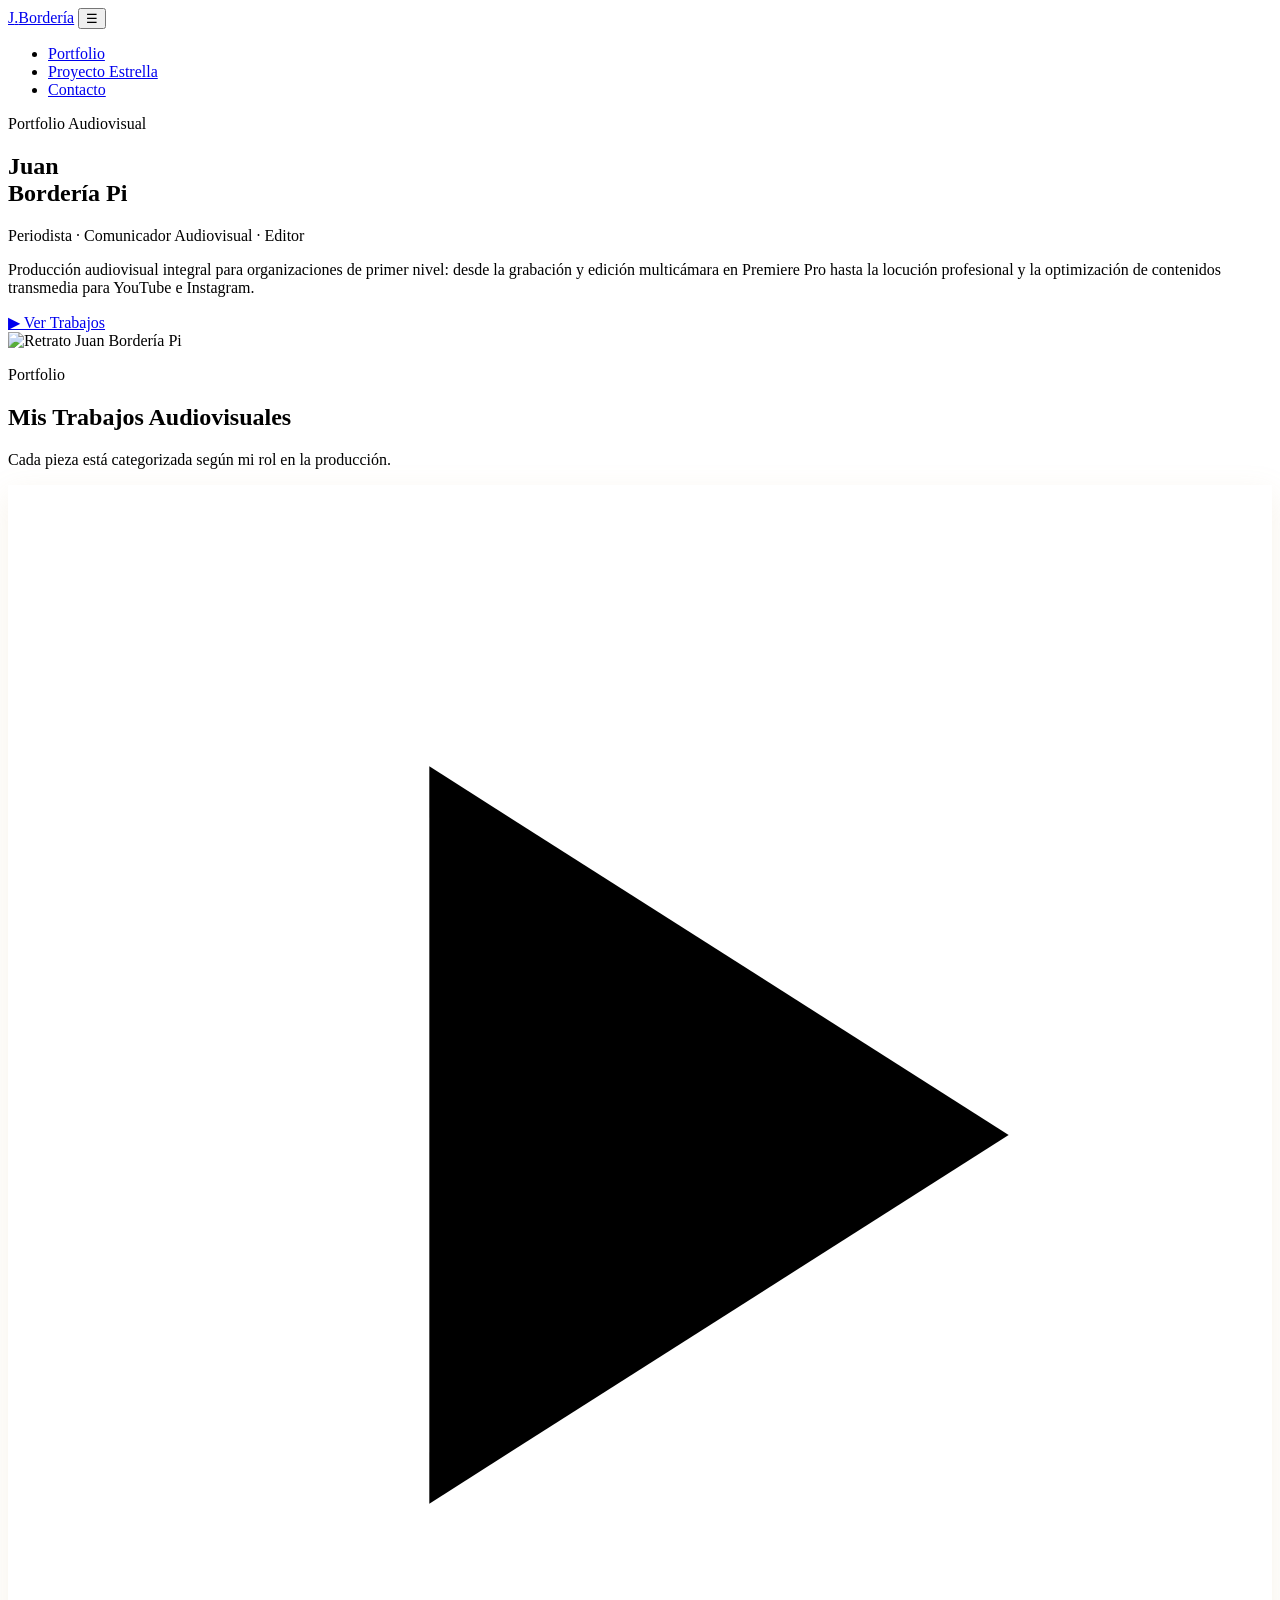
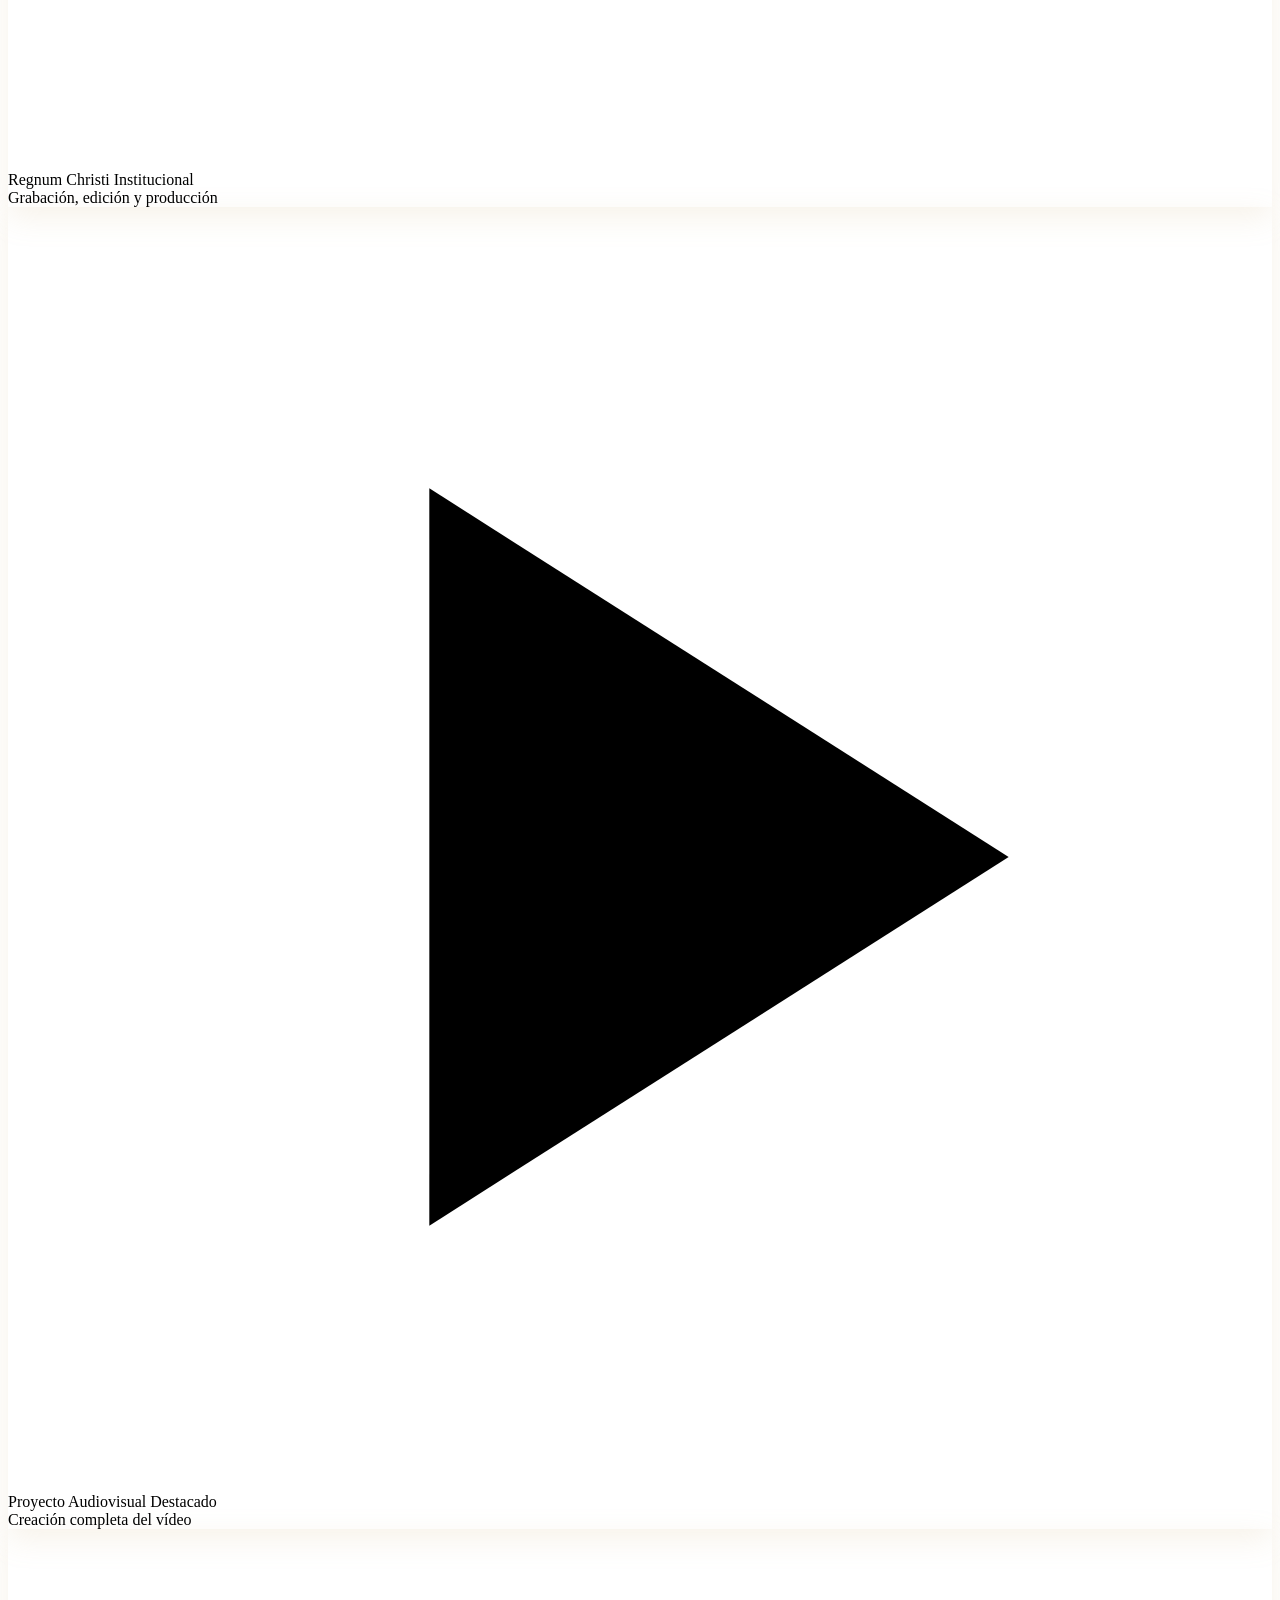
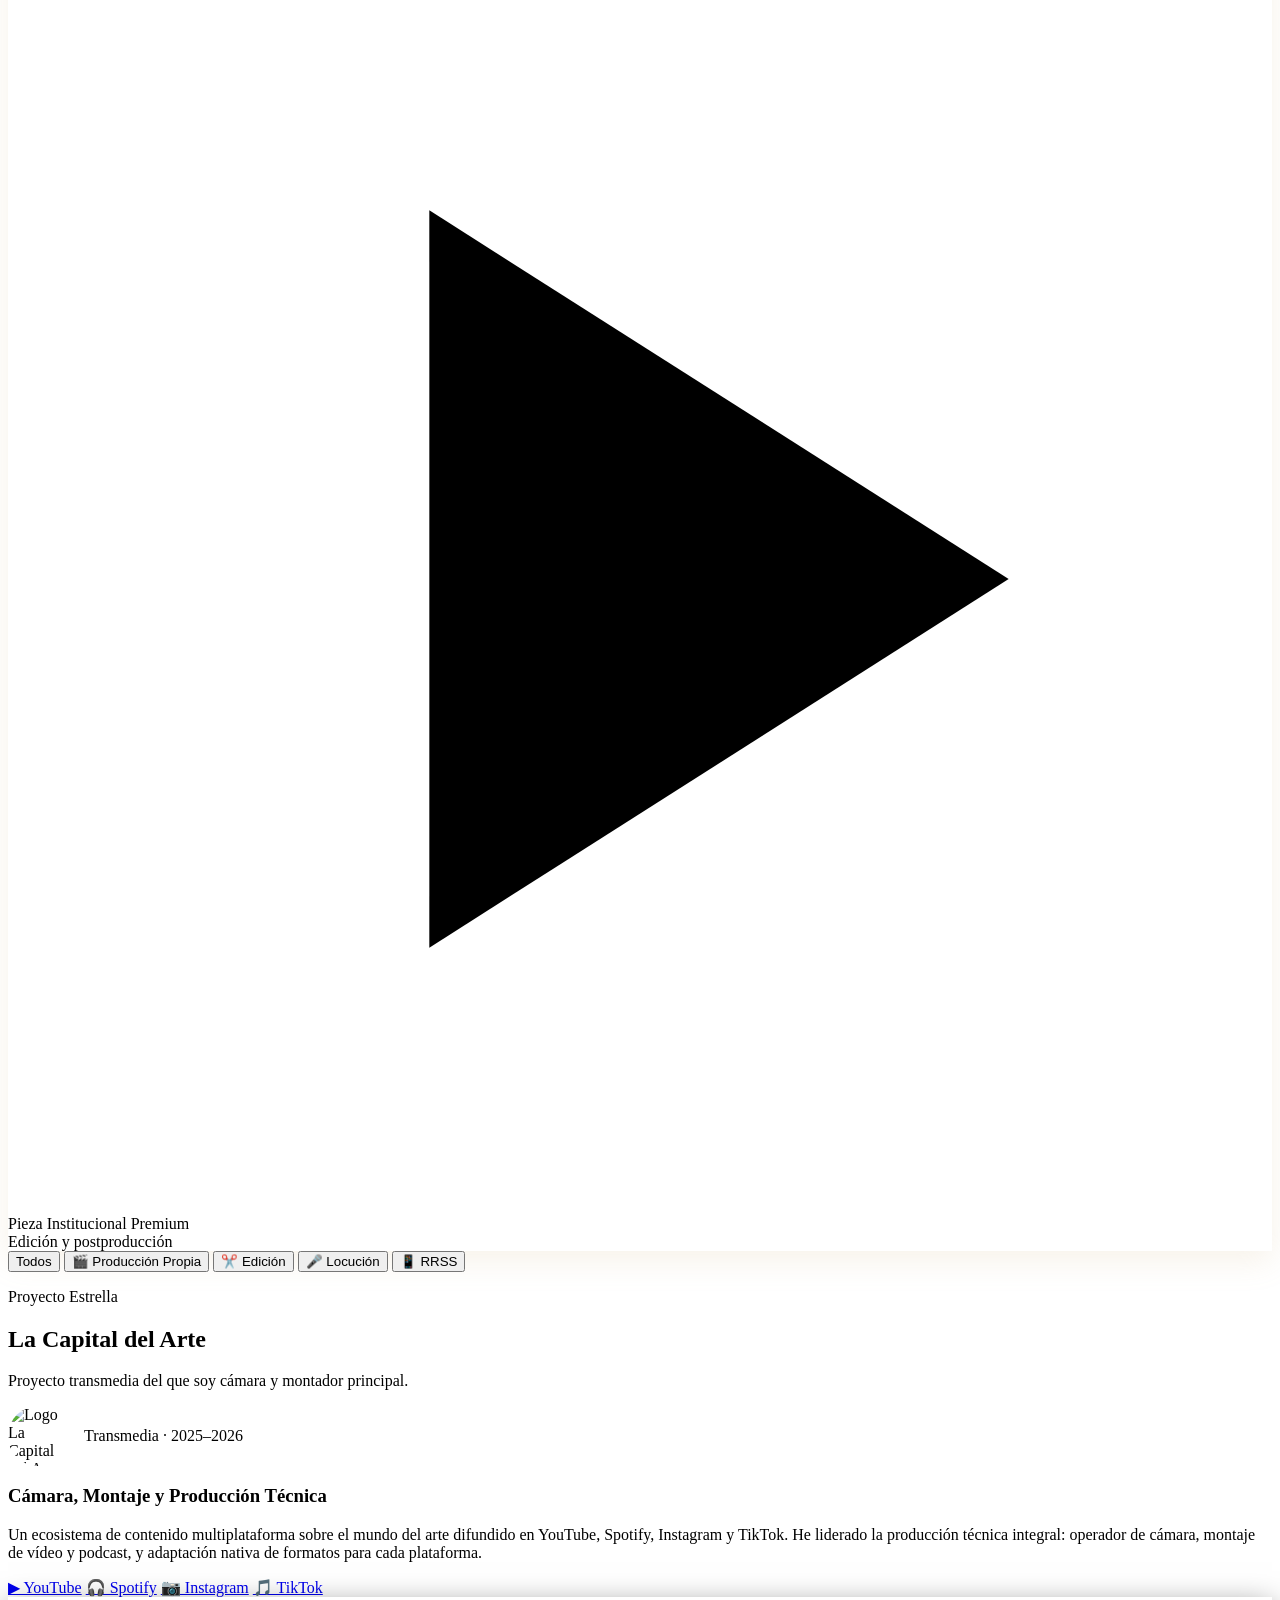
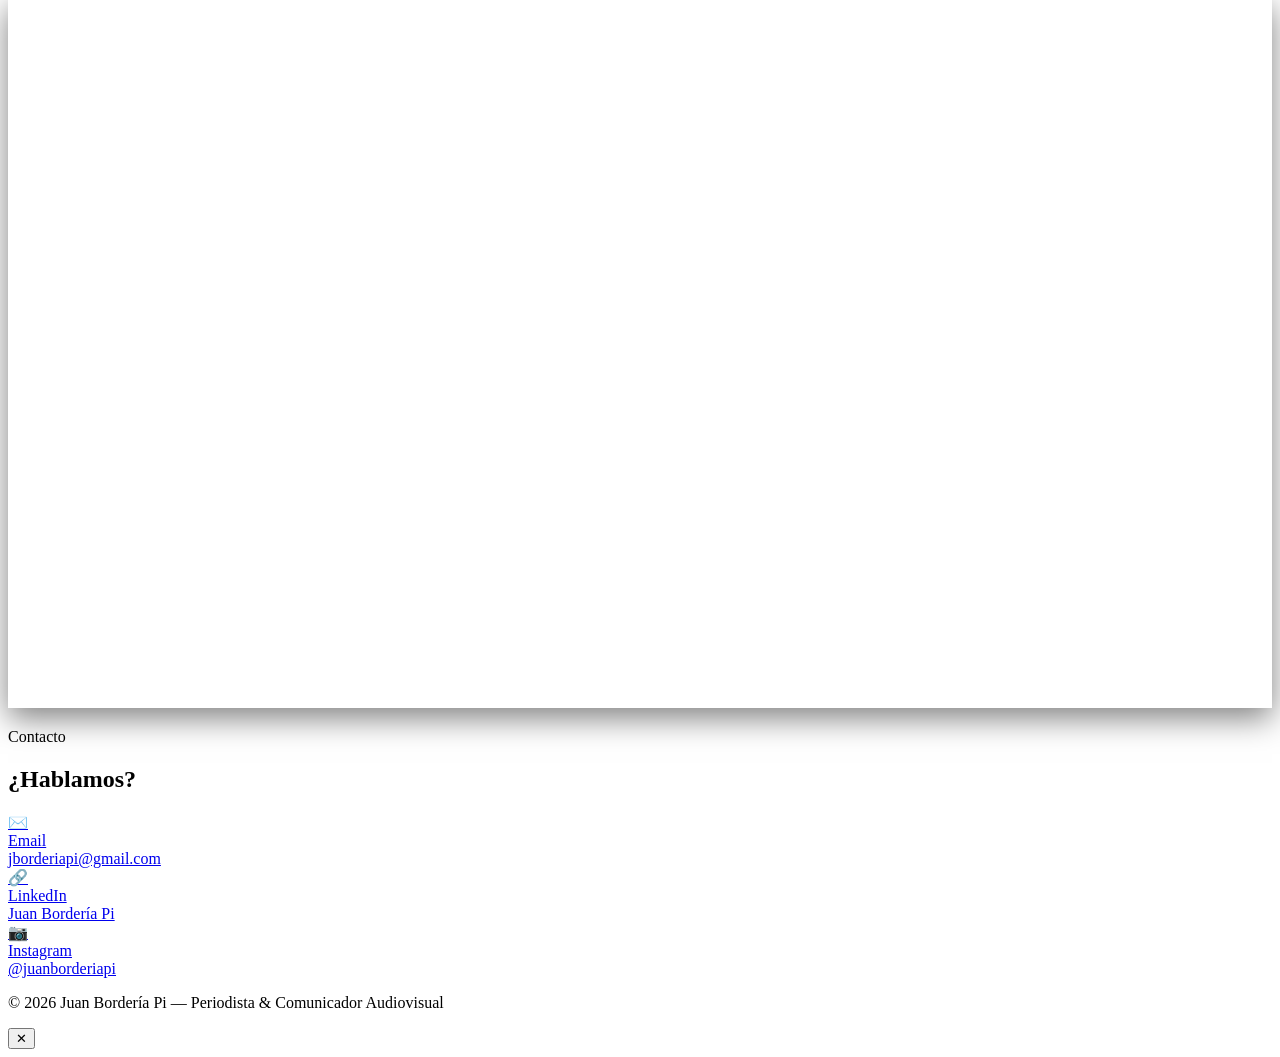
==== index.html @ a4d3a730 "feat(seo): actualizar nombre a Juan Bordería Pi, nuevo dominio y configuracion SEO avanzada con JSON" ====
<!DOCTYPE html>
<html lang="es">
<head>
    <meta charset="UTF-8">
    <meta name="viewport" content="width=device-width, initial-scale=1.0">
    <title>Juan Bordería Pi — Portfolio Audiovisual | Periodista & Editor</title>
    <meta name="description" content="Portfolio audiovisual oficial de Juan Bordería Pi. Periodista, Comunicador Audiovisual y Editor. Producción de vídeo, montaje en Premiere Pro, locución y proyectos transmedia.">
    <meta name="author" content="Juan Bordería Pi">
    <meta name="keywords" content="Juan Bordería Pi, Juan Bordería, Juan Javier Bordería Pi, Periodista, Comunicador Audiovisual, Editor de Vídeo, Premiere Pro, Locutor, Portfolio Audiovisual, La Capital del Arte, Madrid">
    <meta name="robots" content="index, follow, max-image-preview:large, max-snippet:-1, max-video-preview:-1">
    <link rel="canonical" href="https://juanborderiapi.github.io/">

    <!-- Open Graph / Facebook / LinkedIn -->
    <meta property="og:type" content="website">
    <meta property="og:url" content="https://juanborderiapi.github.io/">
    <meta property="og:title" content="Juan Bordería Pi — Portfolio Audiovisual">
    <meta property="og:description" content="Portfolio audiovisual de Juan Bordería Pi. Periodista, Comunicador Audiovisual y Editor especializado en Premiere Pro y proyectos transmedia.">
    <meta property="og:image" content="https://juanborderiapi.github.io/assets/img/foto_perfil.jpg">
    <meta property="og:locale" content="es_ES">

    <!-- Twitter Cards -->
    <meta name="twitter:card" content="summary_large_image">
    <meta name="twitter:url" content="https://juanborderiapi.github.io/">
    <meta name="twitter:title" content="Juan Bordería Pi — Portfolio Audiovisual">
    <meta name="twitter:description" content="Portfolio audiovisual de Juan Bordería Pi. Periodista, Comunicador Audiovisual y Editor especializado en Premiere Pro y proyectos transmedia.">
    <meta name="twitter:image" content="https://juanborderiapi.github.io/assets/img/foto_perfil.jpg">

    <!-- Google Structured Data (Schema.org) -->
    <script type="application/ld+json">
    {
      "@context": "https://schema.org",
      "@graph": [
        {
          "@type": "Person",
          "@id": "https://juanborderiapi.github.io/#person",
          "name": "Juan Bordería Pi",
          "alternateName": ["Juan Bordería", "Juan Javier Bordería Pi"],
          "jobTitle": "Periodista, Comunicador Audiovisual y Editor",
          "description": "Periodista y Comunicador Audiovisual especializado en producción, edición de vídeo en Premiere Pro, locución y proyectos transmedia.",
          "url": "https://juanborderiapi.github.io/",
          "image": "https://juanborderiapi.github.io/assets/img/foto_perfil.jpg",
          "sameAs": [
            "https://www.linkedin.com/in/juan-javier-border%C3%ADa-pi-/",
            "https://www.instagram.com/juanborderiapi/"
          ]
        },
        {
          "@type": "WebSite",
          "@id": "https://juanborderiapi.github.io/#website",
          "url": "https://juanborderiapi.github.io/",
          "name": "Juan Bordería Pi — Portfolio Audiovisual",
          "description": "Portfolio audiovisual oficial de Juan Bordería Pi.",
          "publisher": {
            "@id": "https://juanborderiapi.github.io/#person"
          }
        }
      ]
    }
    </script>

    <link rel="preconnect" href="https://fonts.googleapis.com">
    <link rel="preconnect" href="https://fonts.gstatic.com" crossorigin>
    <link href="https://fonts.googleapis.com/css2?family=Inter:wght@300;400;500;600;700&family=Playfair+Display:wght@600;700&display=swap" rel="stylesheet">
    <link rel="stylesheet" href="css/style.css">
</head>
<body>

<nav class="navbar">
    <div class="container">
        <a href="#" class="nav-logo">J<span>.</span>Bordería</a>
        <button class="nav-toggle" aria-label="Abrir menú">☰</button>
        <ul class="nav-links">
            <li><a href="#portfolio">Portfolio</a></li>
            <li><a href="#proyecto">Proyecto Estrella</a></li>
            <li><a href="#contacto">Contacto</a></li>
        </ul>
    </div>
</nav>

<section class="hero" id="inicio">
    <div class="container hero-layout">
        <div class="hero-content">
            <p class="hero-greeting">Portfolio Audiovisual</p>
            <h1 class="hero-name">Juan<br>Bordería Pi</h1>
            <p class="hero-title">Periodista · Comunicador Audiovisual · Editor</p>
            <p class="hero-bio">
                Producción audiovisual integral para organizaciones de primer nivel: desde la grabación y edición multicámara en Premiere Pro hasta la locución profesional y la optimización de contenidos transmedia para YouTube e Instagram.
            </p>
            <div class="hero-ctas">
                <a href="#portfolio" class="btn btn-primary">▶ Ver Trabajos</a>
            </div>
        </div>
        <div class="hero-image">
            <img src="assets/img/foto_perfil.jpg" alt="Retrato Juan Bordería Pi">
        </div>
    </div>
</section>

<section id="portfolio">
    <div class="container">
        <div class="section-header">
            <p class="section-label">Portfolio</p>
            <h2 class="section-title">Mis Trabajos Audiovisuales</h2>
            <p class="section-subtitle">Cada pieza está categorizada según mi rol en la producción.</p>
        </div>

        <div class="highlights-grid">
            <article class="highlight-card" data-id="N5Byr2mOn-g" data-platform="youtube" style="border: 2px solid var(--accent); box-shadow: 0 10px 30px rgba(200, 169, 110, 0.15);">
                <div class="highlight-thumb">
                    <img src="https://img.youtube.com/vi/N5Byr2mOn-g/maxresdefault.jpg" alt="Regnum Christi Institucional" loading="lazy" onerror="this.src='https://img.youtube.com/vi/N5Byr2mOn-g/hqdefault.jpg'">
                    <div class="play-icon"><svg viewBox="0 0 24 24"><path d="M8 5v14l11-7z"/></svg></div>
                </div>
                <div class="highlight-info">
                    <div class="video-title">Regnum Christi Institucional</div>
                    <div class="video-role">Grabación, edición y producción</div>
                </div>
            </article>

            <article class="highlight-card" data-id="mtowqpWHopw" data-platform="youtube" style="border: 2px solid var(--accent); box-shadow: 0 10px 30px rgba(200, 169, 110, 0.15);">
                <div class="highlight-thumb">
                    <img src="https://img.youtube.com/vi/mtowqpWHopw/maxresdefault.jpg" alt="Proyecto Audiovisual Destacado" loading="lazy" onerror="this.src='https://img.youtube.com/vi/mtowqpWHopw/hqdefault.jpg'">
                    <div class="play-icon"><svg viewBox="0 0 24 24"><path d="M8 5v14l11-7z"/></svg></div>
                </div>
                <div class="highlight-info">
                    <div class="video-title">Proyecto Audiovisual Destacado</div>
                    <div class="video-role">Creación completa del vídeo</div>
                </div>
            </article>

            <article class="highlight-card" data-id="NlhGJHQ6JOU" data-platform="youtube" style="border: 2px solid var(--accent); box-shadow: 0 10px 30px rgba(200, 169, 110, 0.15);">
                <div class="highlight-thumb">
                    <img src="https://img.youtube.com/vi/NlhGJHQ6JOU/maxresdefault.jpg" alt="Pieza Institucional Premium" loading="lazy" onerror="this.src='https://img.youtube.com/vi/NlhGJHQ6JOU/hqdefault.jpg'">
                    <div class="play-icon"><svg viewBox="0 0 24 24"><path d="M8 5v14l11-7z"/></svg></div>
                </div>
                <div class="highlight-info">
                    <div class="video-title">Pieza Institucional Premium</div>
                    <div class="video-role">Edición y postproducción</div>
                </div>
            </article>
        </div>

        <div class="filter-bar">
            <button class="filter-btn active" data-filter="todos">Todos</button>
            <button class="filter-btn" data-filter="produccion">🎬 Producción Propia</button>
            <button class="filter-btn" data-filter="edicion">✂️ Edición</button>
            <button class="filter-btn" data-filter="locucion">🎤 Locución</button>
            <button class="filter-btn" data-filter="rrss">📱 RRSS</button>
        </div>

        <div class="video-grid" id="video-grid">
            <!-- Renderizado dinámicamente -->
        </div>
    </div>
</section>

<section id="proyecto">
    <div class="container">
        <div class="section-header">
            <p class="section-label">Proyecto Estrella</p>
            <h2 class="section-title">La Capital del Arte</h2>
            <p class="section-subtitle">Proyecto transmedia del que soy cámara y montador principal.</p>
        </div>

        <div class="featured-project">
            <div class="featured-text">
                <div style="display: flex; align-items: center; gap: 16px; margin-bottom: 16px;">
                    <img src="assets/img/logo_capital.jpg" alt="Logo La Capital del Arte" style="width: 60px; height: 60px; border-radius: 50%; object-fit: cover; border: 2px solid var(--accent);">
                    <span class="featured-tag" style="margin-bottom: 0;">Transmedia · 2025–2026</span>
                </div>
                <h3>Cámara, Montaje y Producción Técnica</h3>
                <p>
                    Un ecosistema de contenido multiplataforma sobre el mundo del arte difundido en YouTube, Spotify, Instagram y TikTok. He liderado la producción técnica integral: operador de cámara, montaje de vídeo y podcast, y adaptación nativa de formatos para cada plataforma.
                </p>
                <div class="featured-links">
                    <a href="https://www.youtube.com/@LaCapitaldelArte" target="_blank" class="featured-link primary">▶ YouTube</a>
                    <a href="https://open.spotify.com/show/0pJZm4Nxr27bovKG4nvPPd" target="_blank" class="featured-link primary">🎧 Spotify</a>
                    <a href="https://instagram.com/lacapitaldelarte" target="_blank" class="featured-link primary">📷 Instagram</a>
                    <a href="https://www.tiktok.com/@lacapitaldelarte_" target="_blank" class="featured-link secondary">🎵 TikTok</a>
                </div>
            </div>
            <div class="featured-visual" style="display: block;">
                <iframe src="https://www.youtube.com/embed/D-nRNI7TOkA?rel=0" title="La Capital del Arte - Vídeo Principal" style="width: 100%; aspect-ratio: 16/9; border: none; border-radius: var(--radius-sm); box-shadow: 0 10px 30px rgba(0,0,0,0.5);" allow="accelerometer; autoplay; clipboard-write; encrypted-media; gyroscope; picture-in-picture; web-share" allowfullscreen></iframe>
            </div>
        </div>
    </div>
</section>

<section id="contacto">
    <div class="container">
        <div class="section-header">
            <p class="section-label">Contacto</p>
            <h2 class="section-title">¿Hablamos?</h2>
        </div>
        <div class="contact-grid">
            <a href="mailto:jborderiapi@gmail.com" class="contact-card">
                <span class="icon">✉️</span>
                <div>
                    <div class="label">Email</div>
                    <div class="value">jborderiapi@gmail.com</div>
                </div>
            </a>
            <a href="https://www.linkedin.com/in/juan-javier-border%C3%ADa-pi-/" target="_blank" class="contact-card">
                <span class="icon">🔗</span>
                <div>
                    <div class="label">LinkedIn</div>
                    <div class="value">Juan Bordería Pi</div>
                </div>
            </a>
            <a href="https://www.instagram.com/juanborderiapi/" target="_blank" class="contact-card">
                <span class="icon">📷</span>
                <div>
                    <div class="label">Instagram</div>
                    <div class="value">@juanborderiapi</div>
                </div>
            </a>
        </div>
    </div>
</section>

<footer class="footer">
    <div class="container">
        <p>© 2026 Juan Bordería Pi — Periodista & Comunicador Audiovisual</p>
    </div>
</footer>

<div class="modal-overlay" id="modal-overlay">
    <button class="modal-close" id="modal-close">✕</button>
    <div class="modal-content" id="modal-content"></div>
</div>

<script src="js/main.js"></script>
</body>
</html>
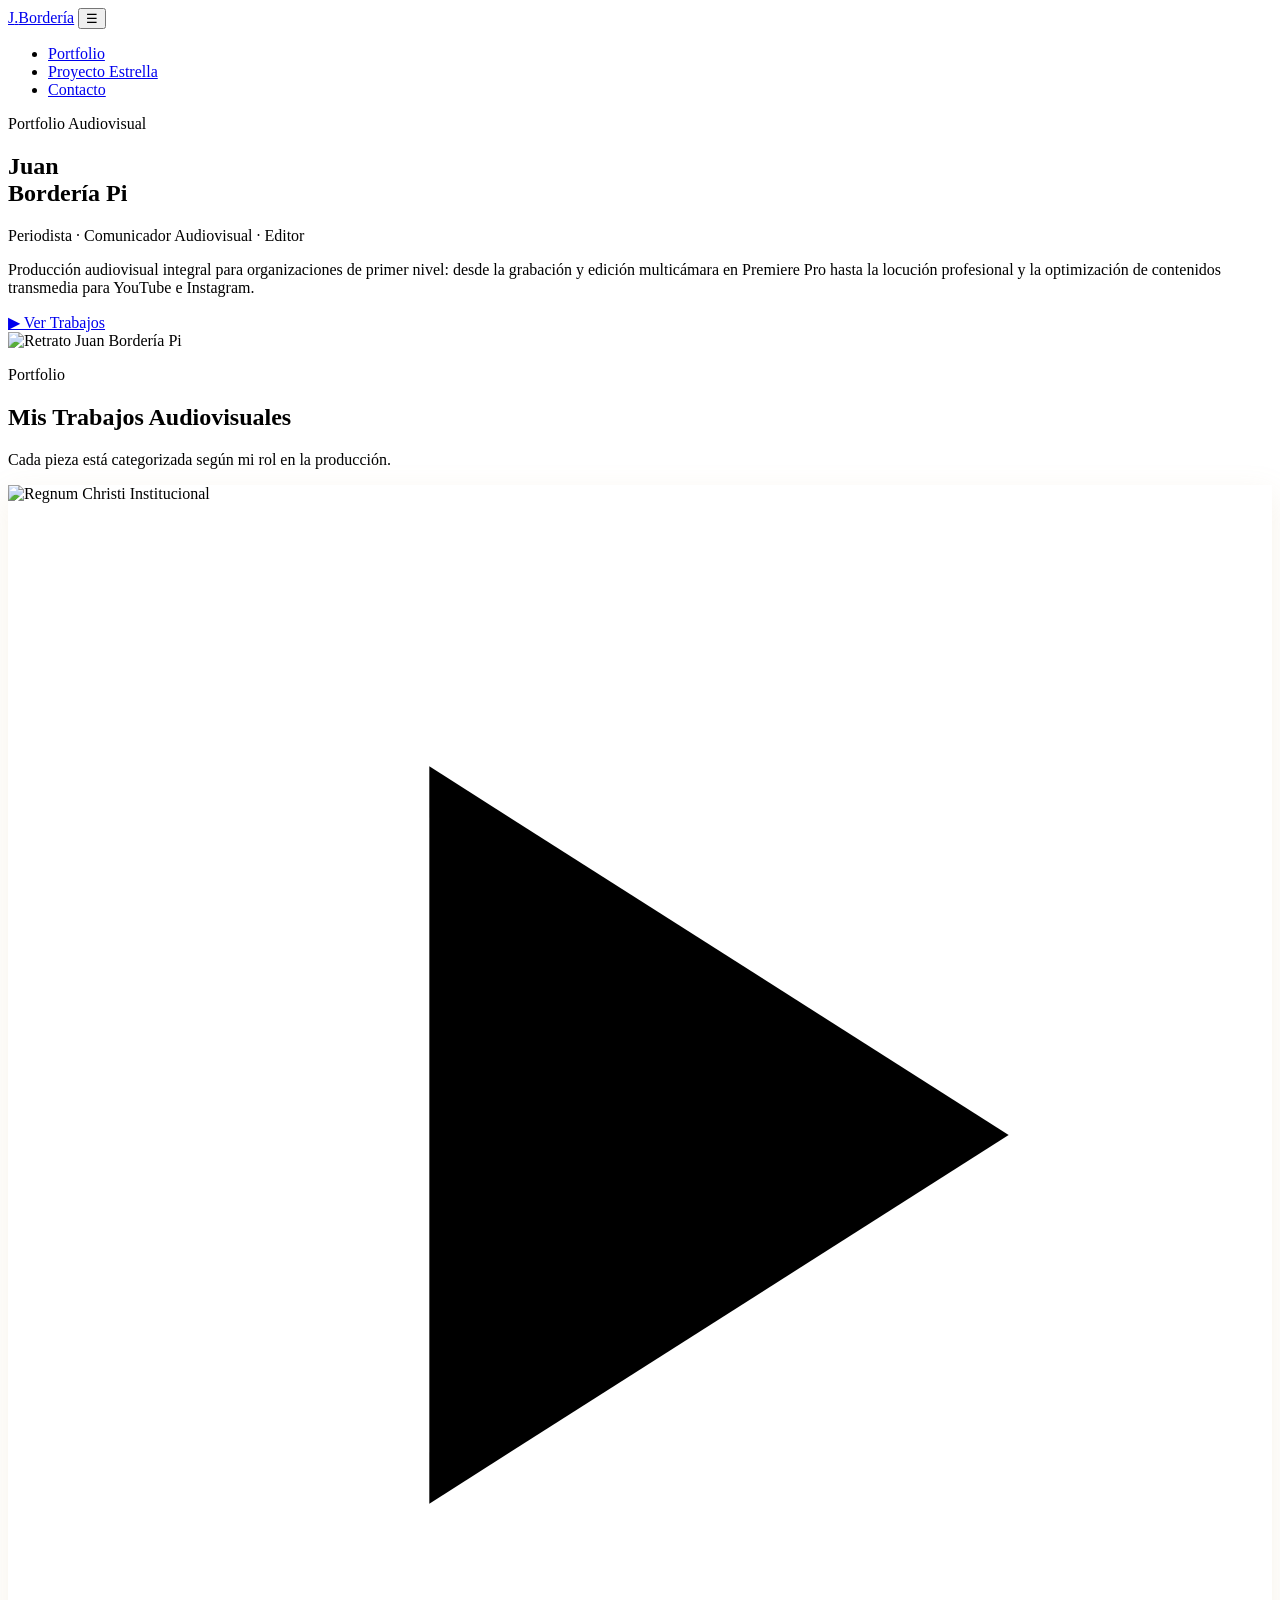
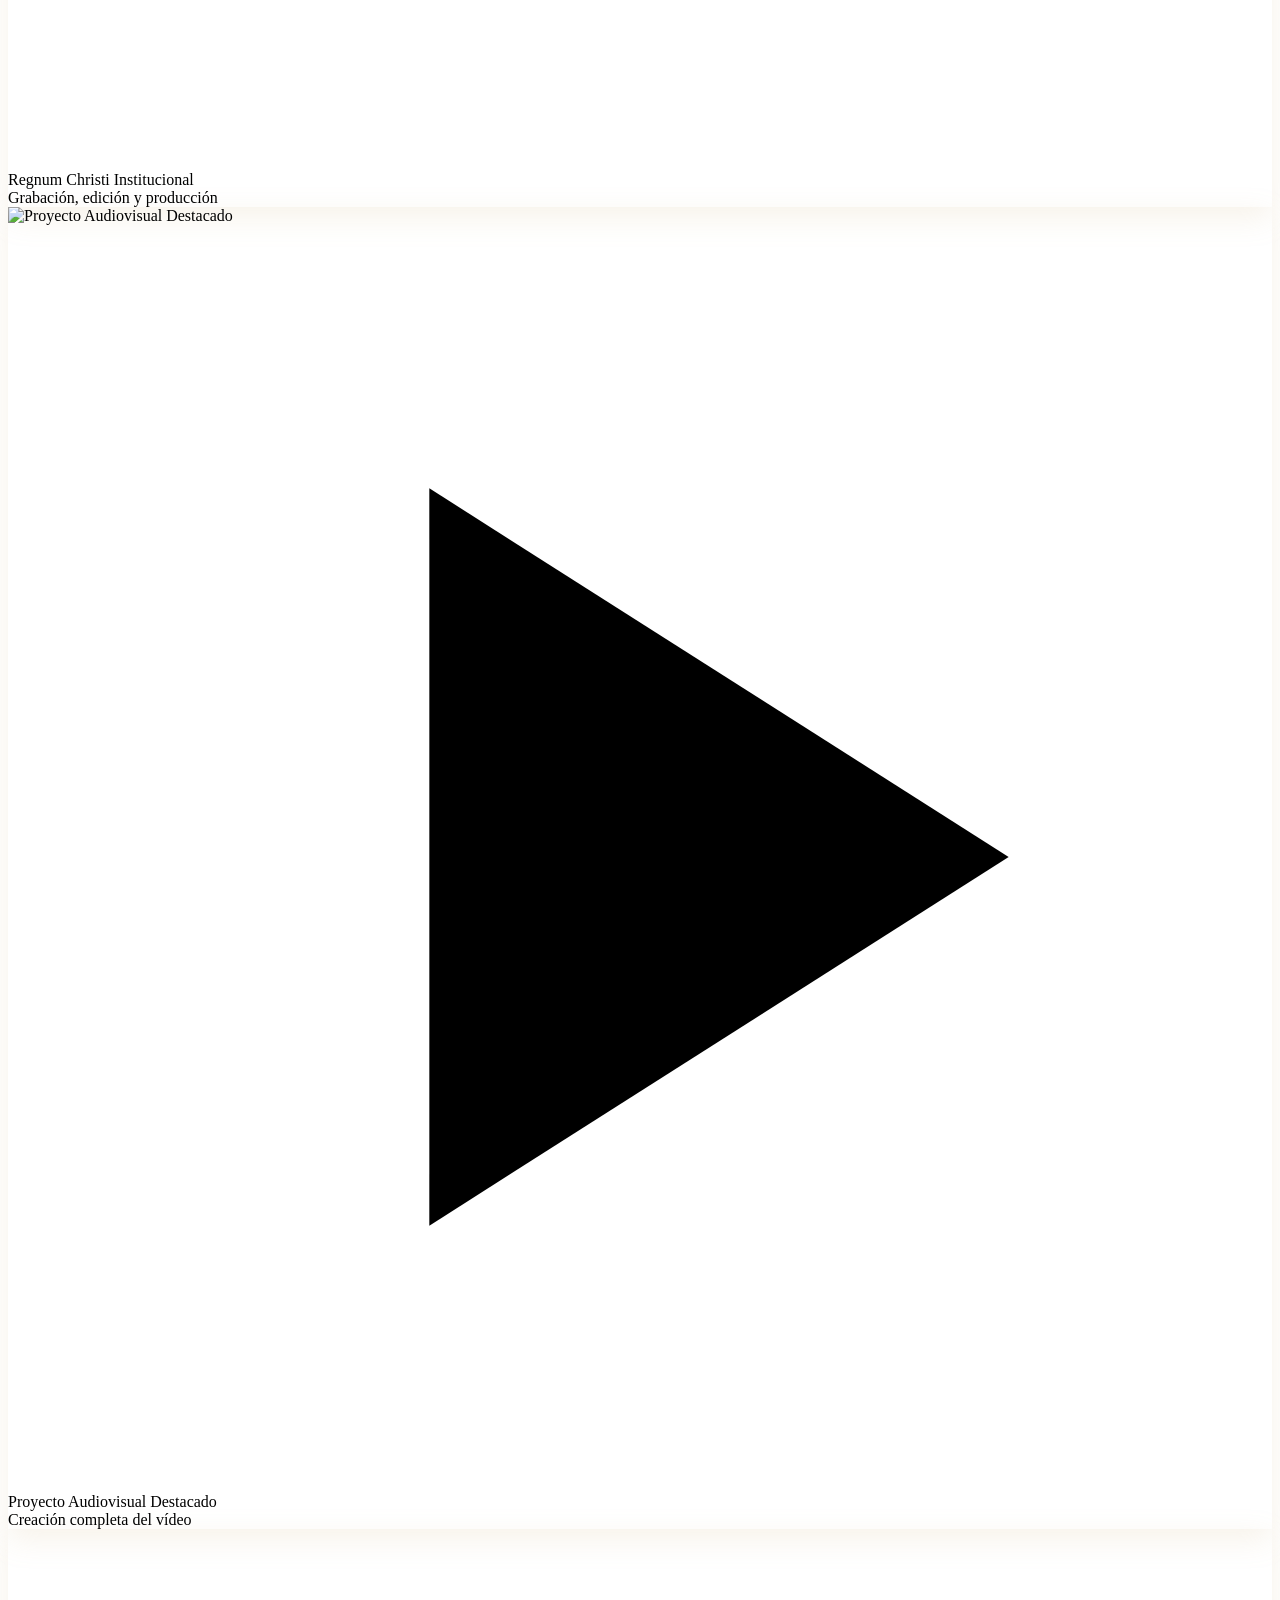
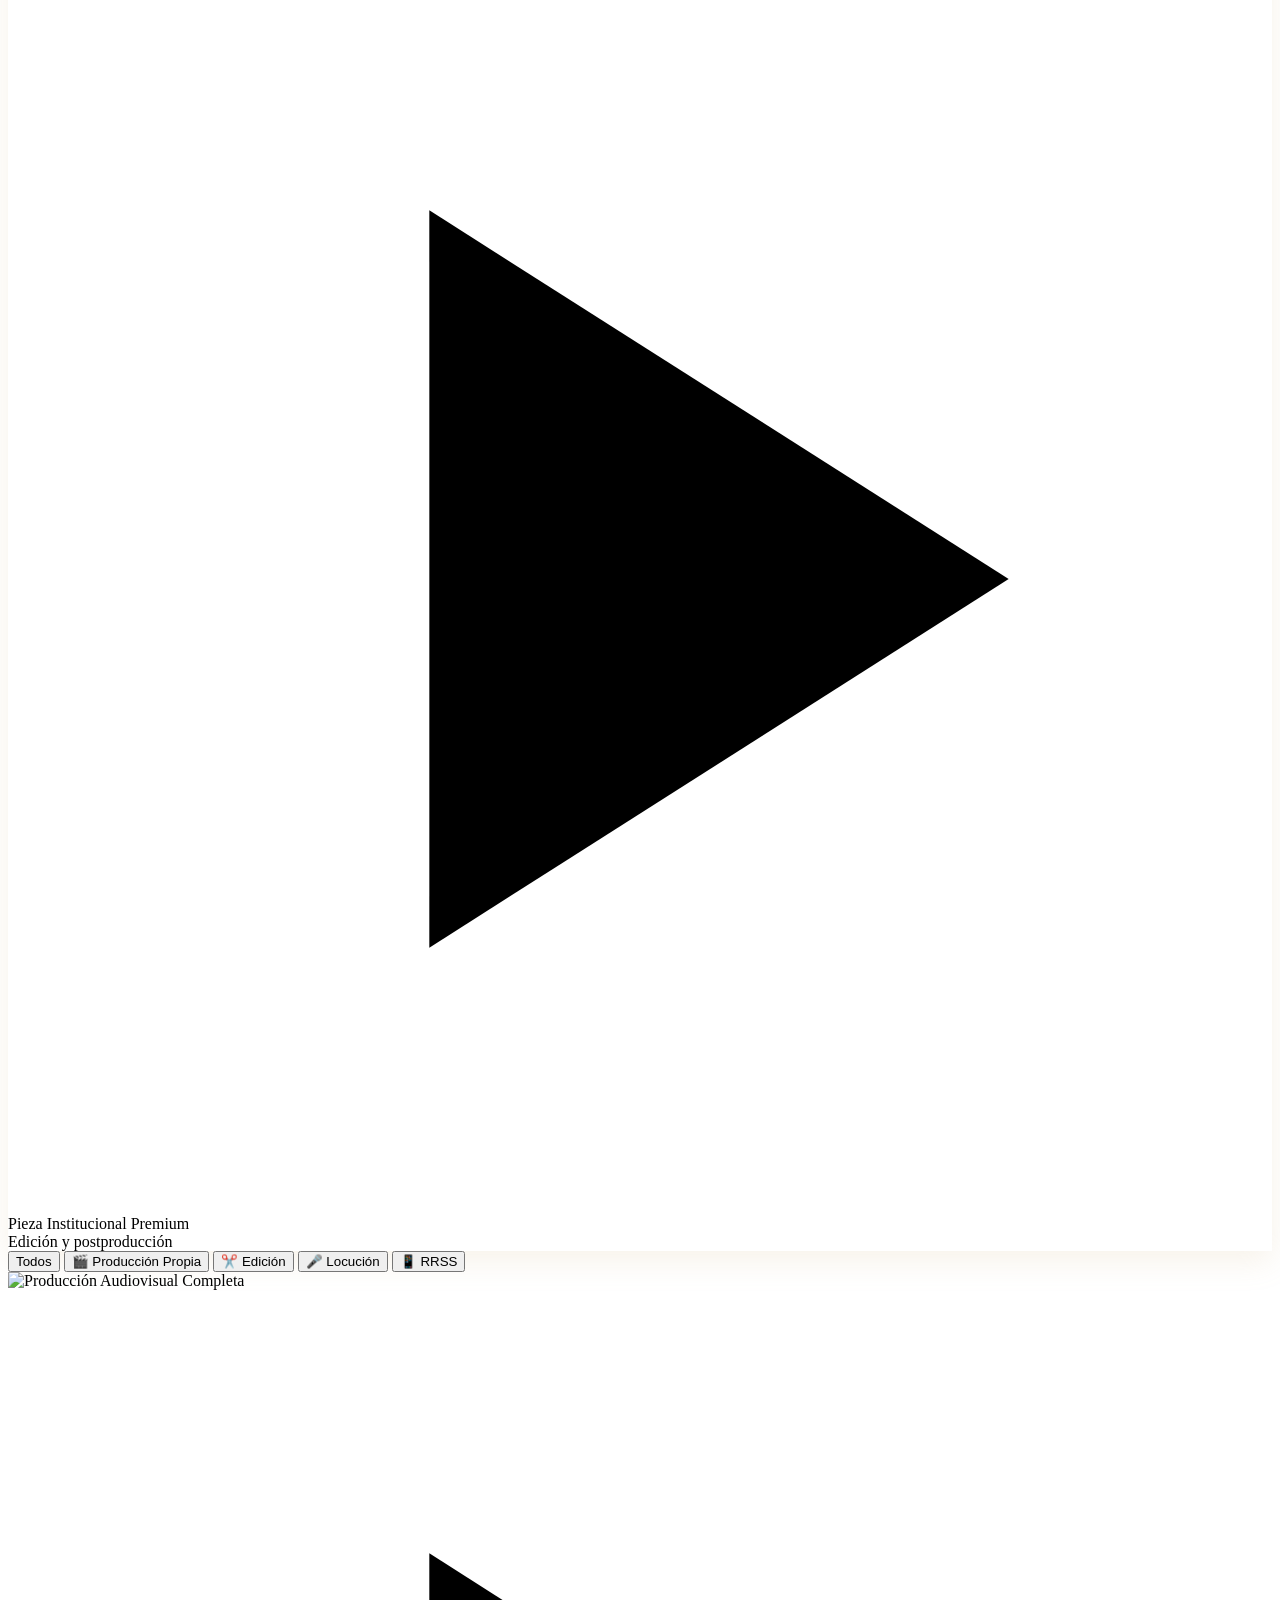
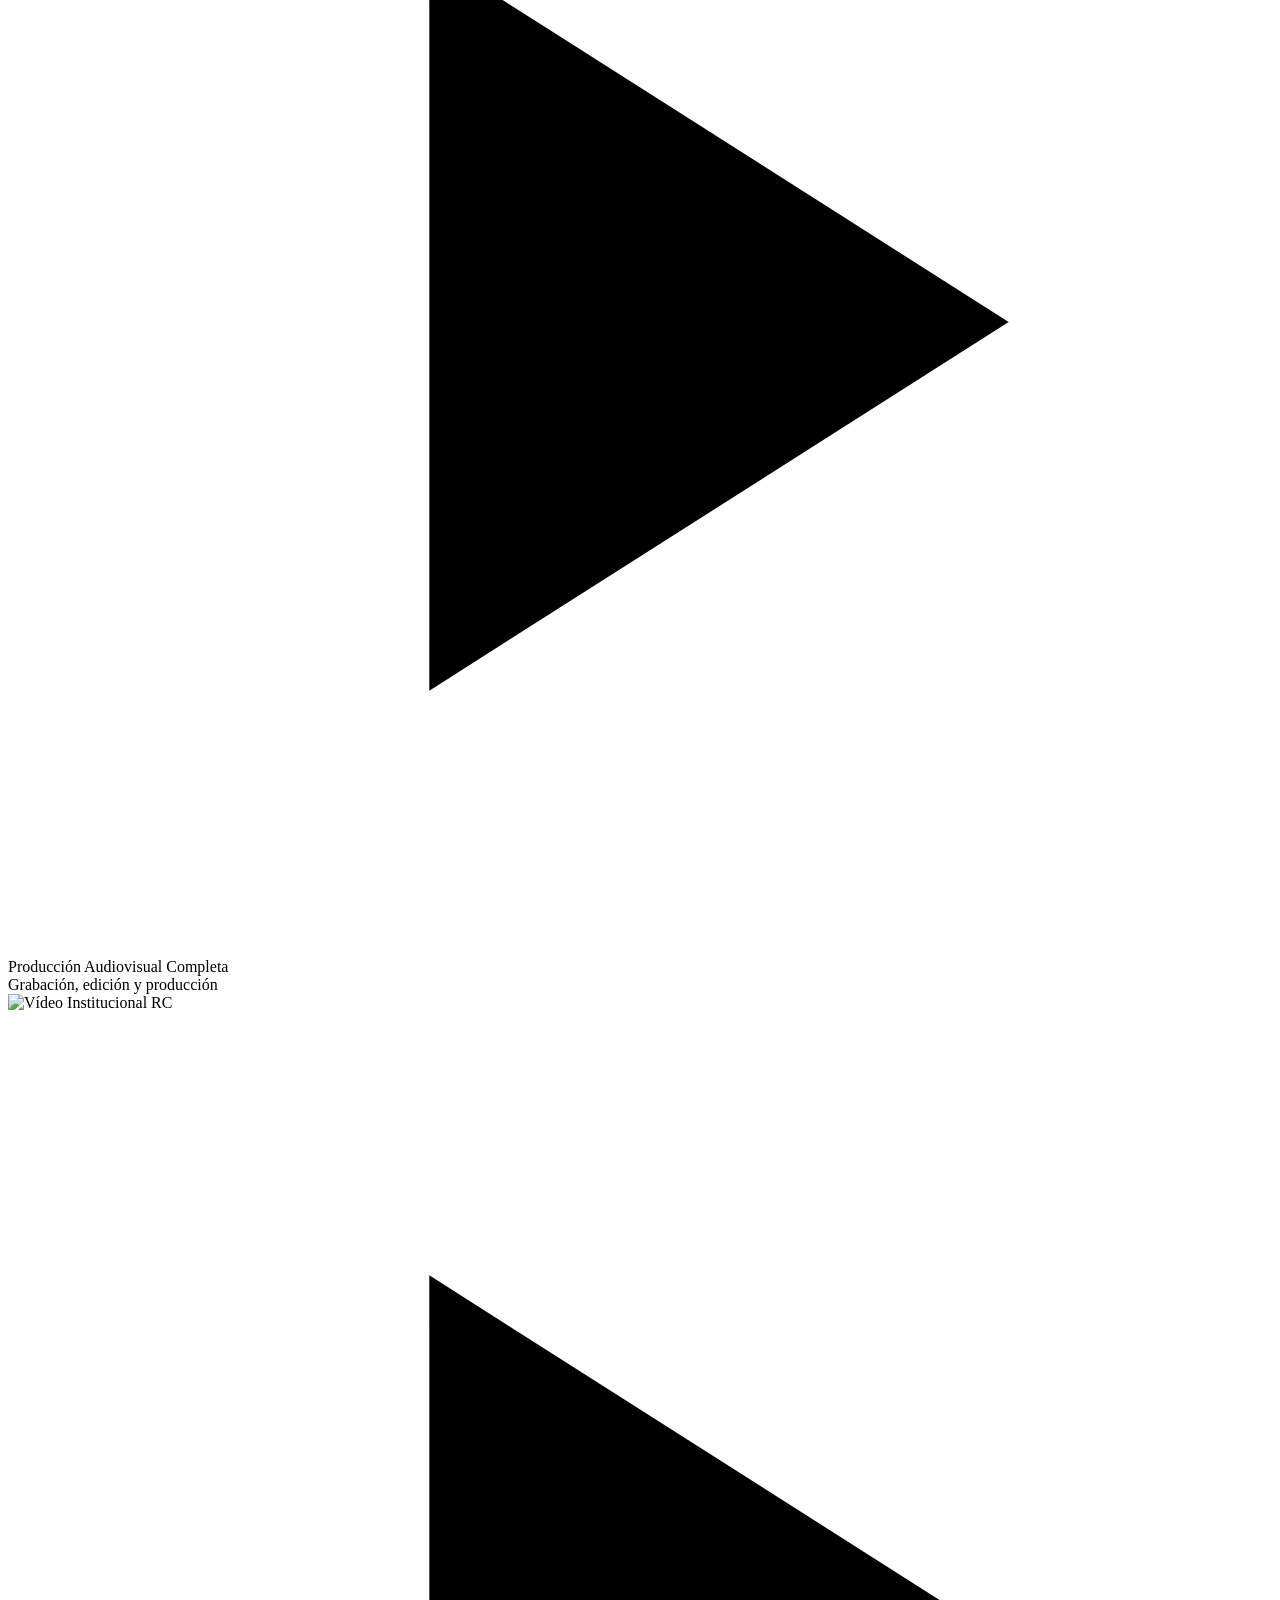
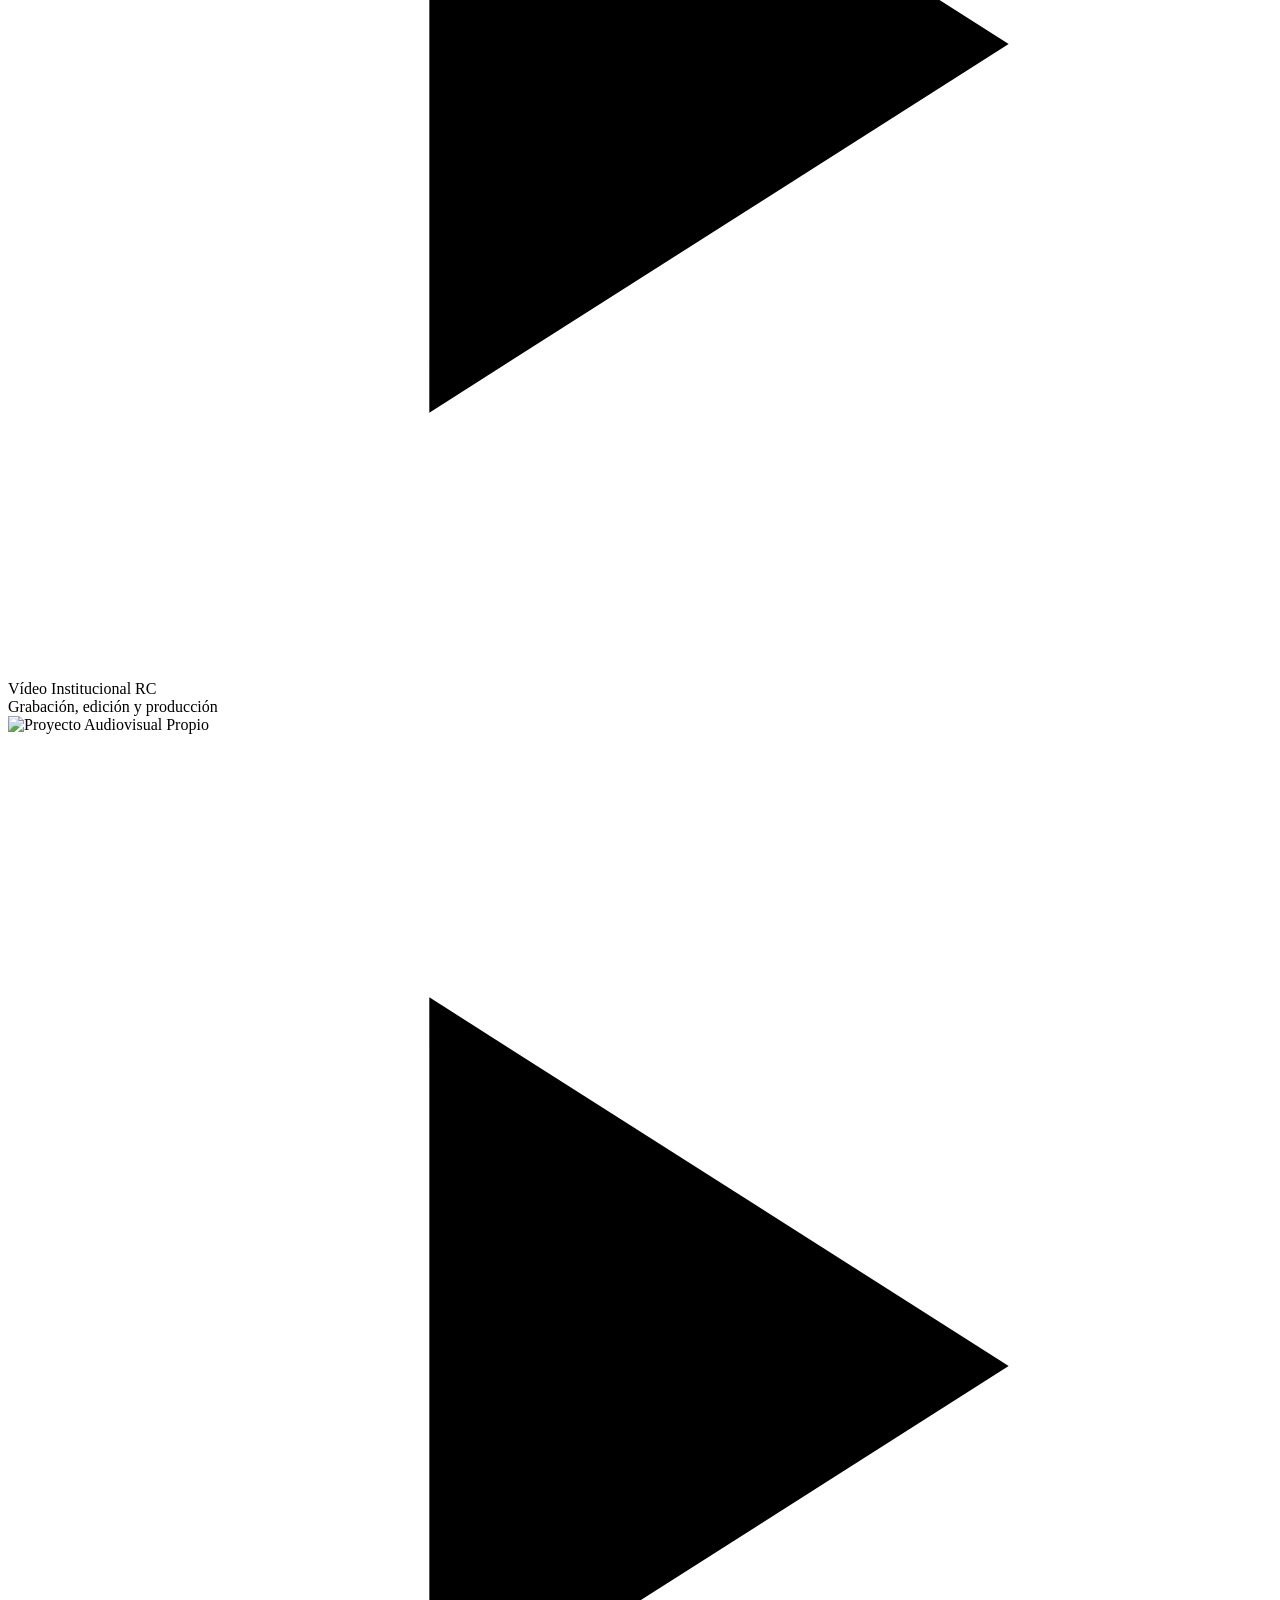
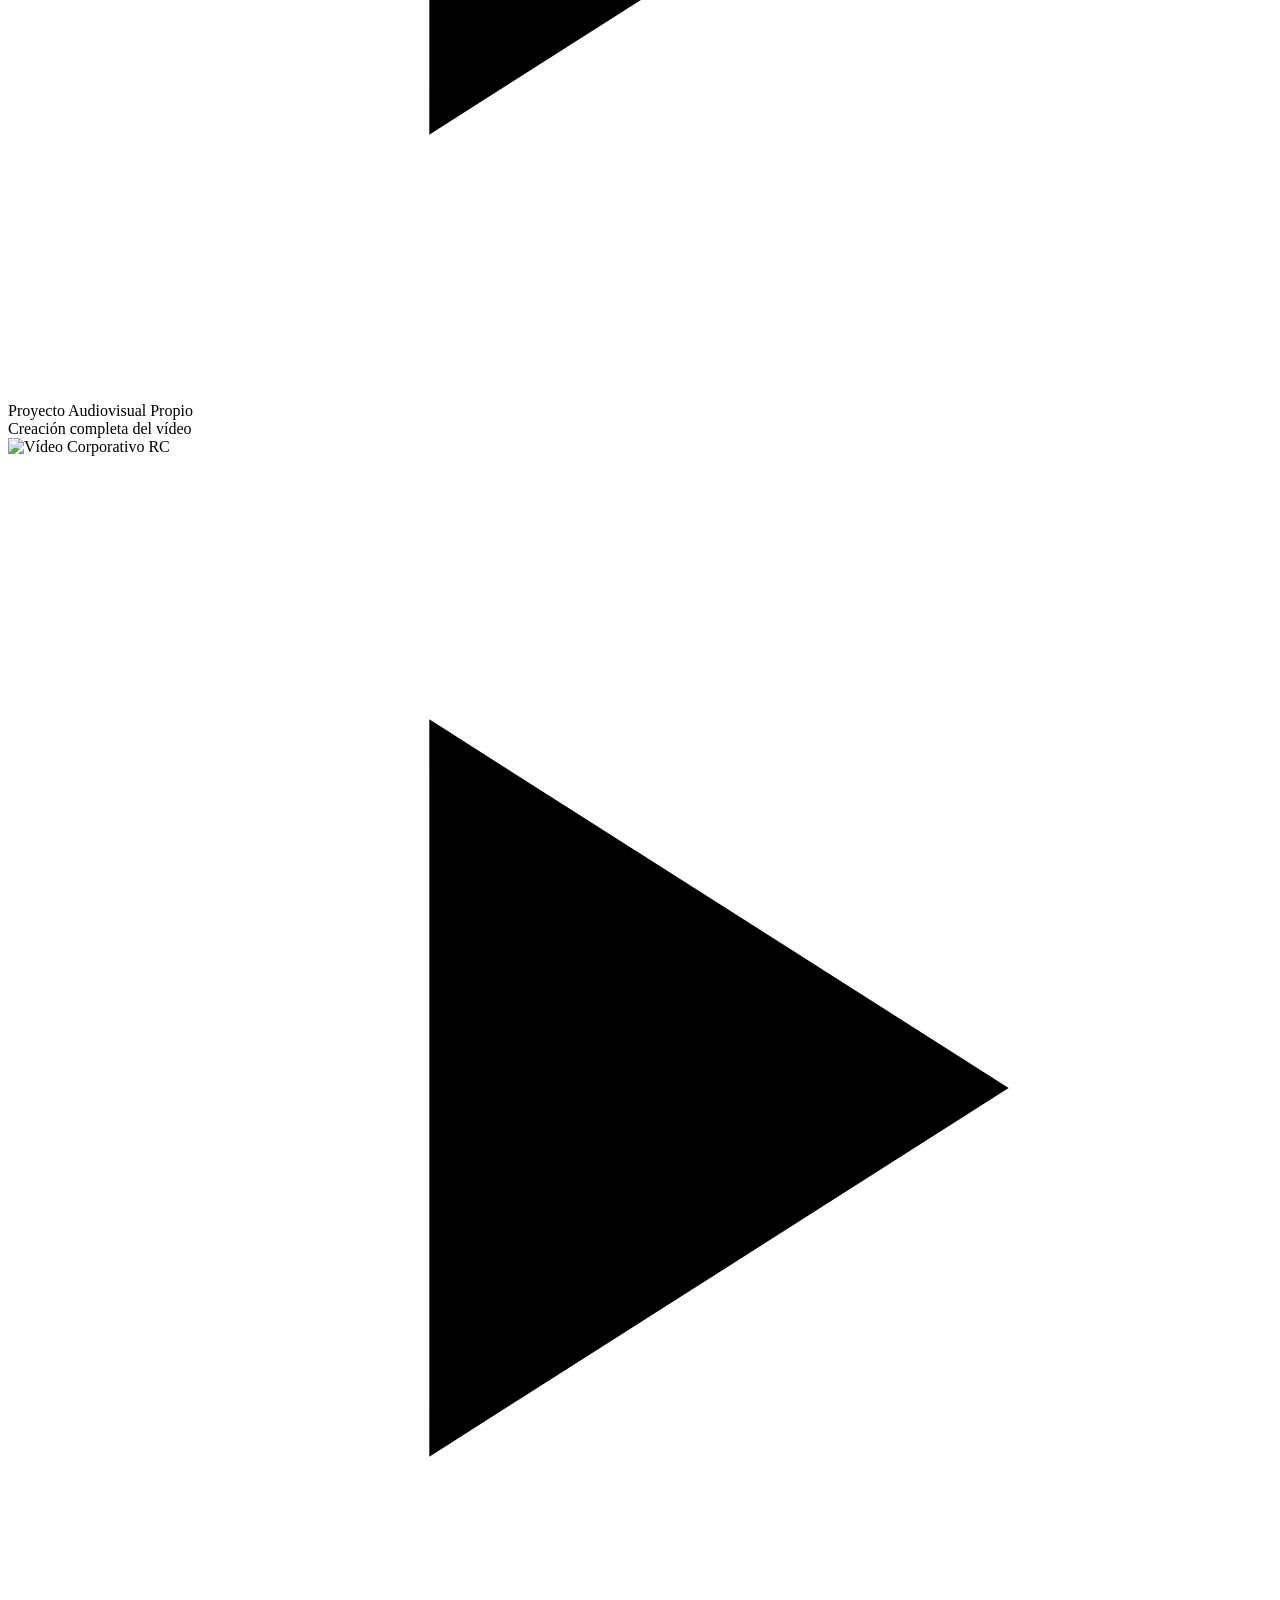
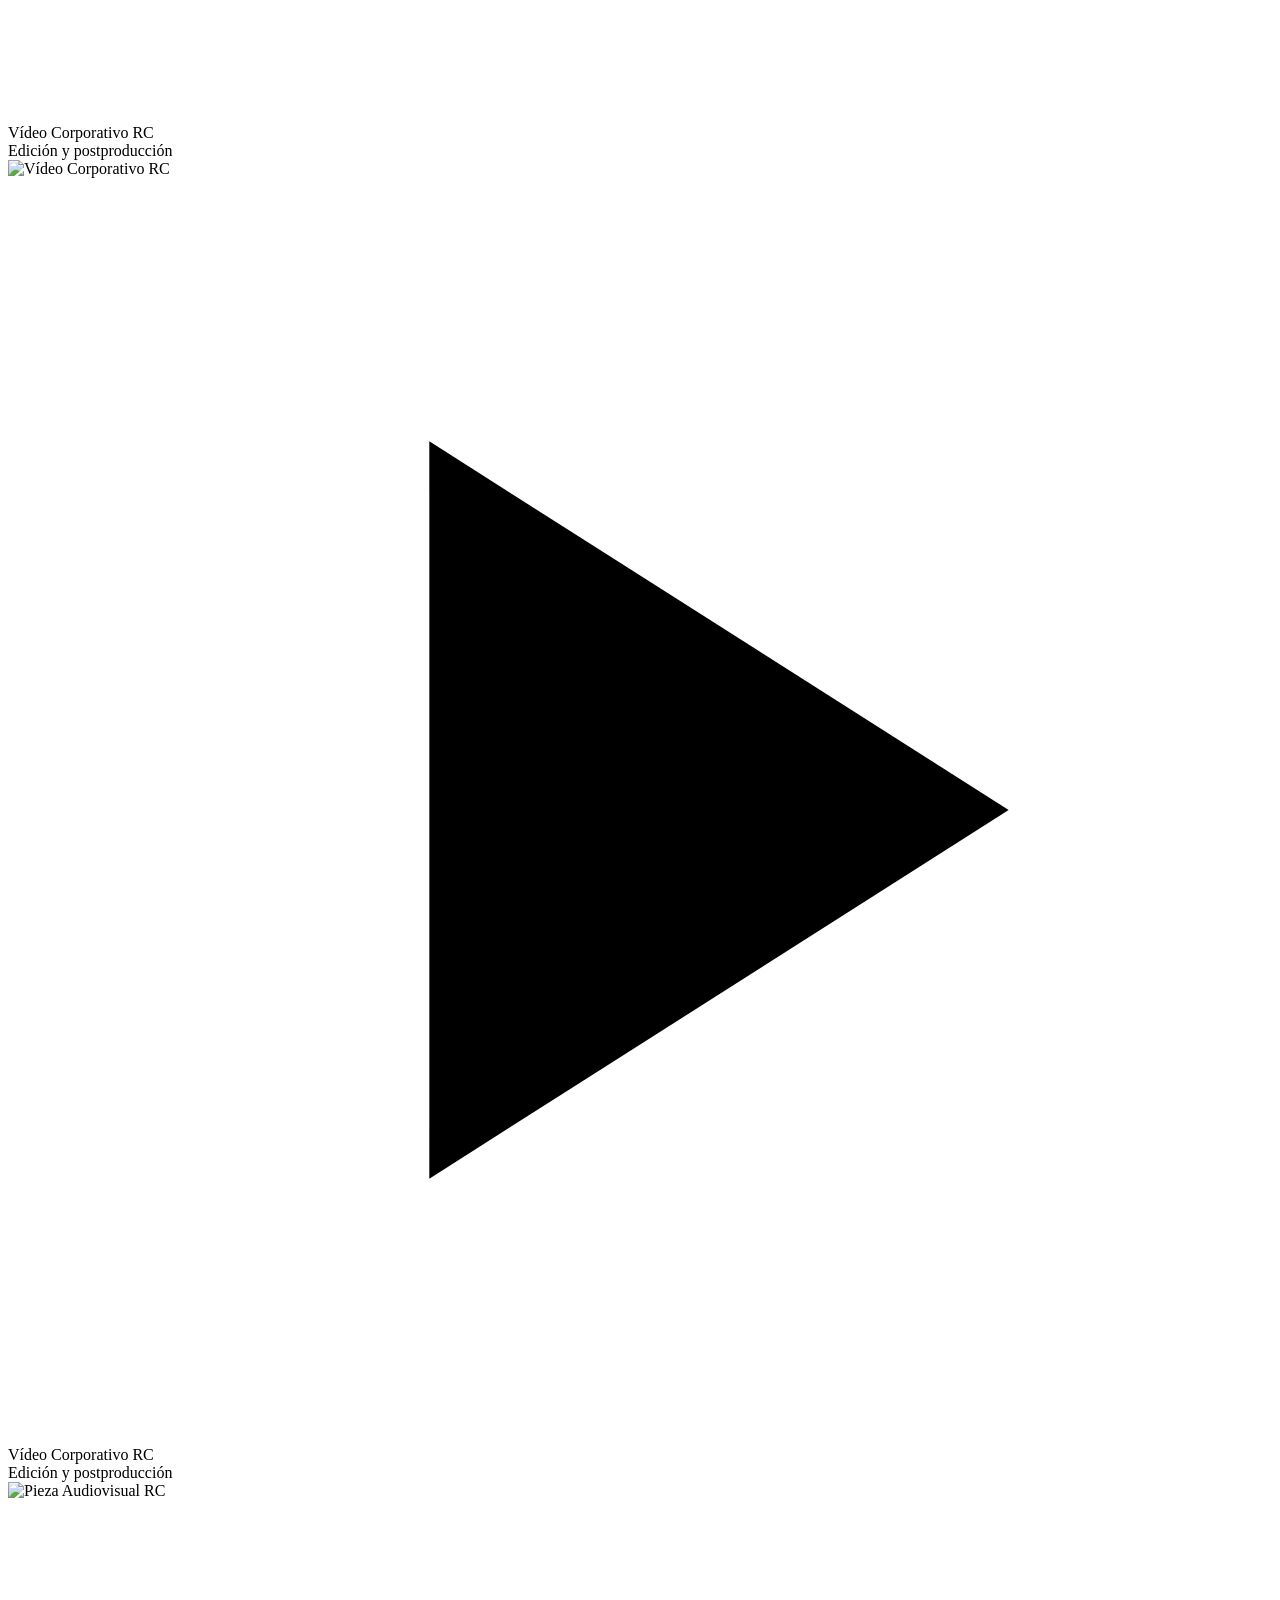
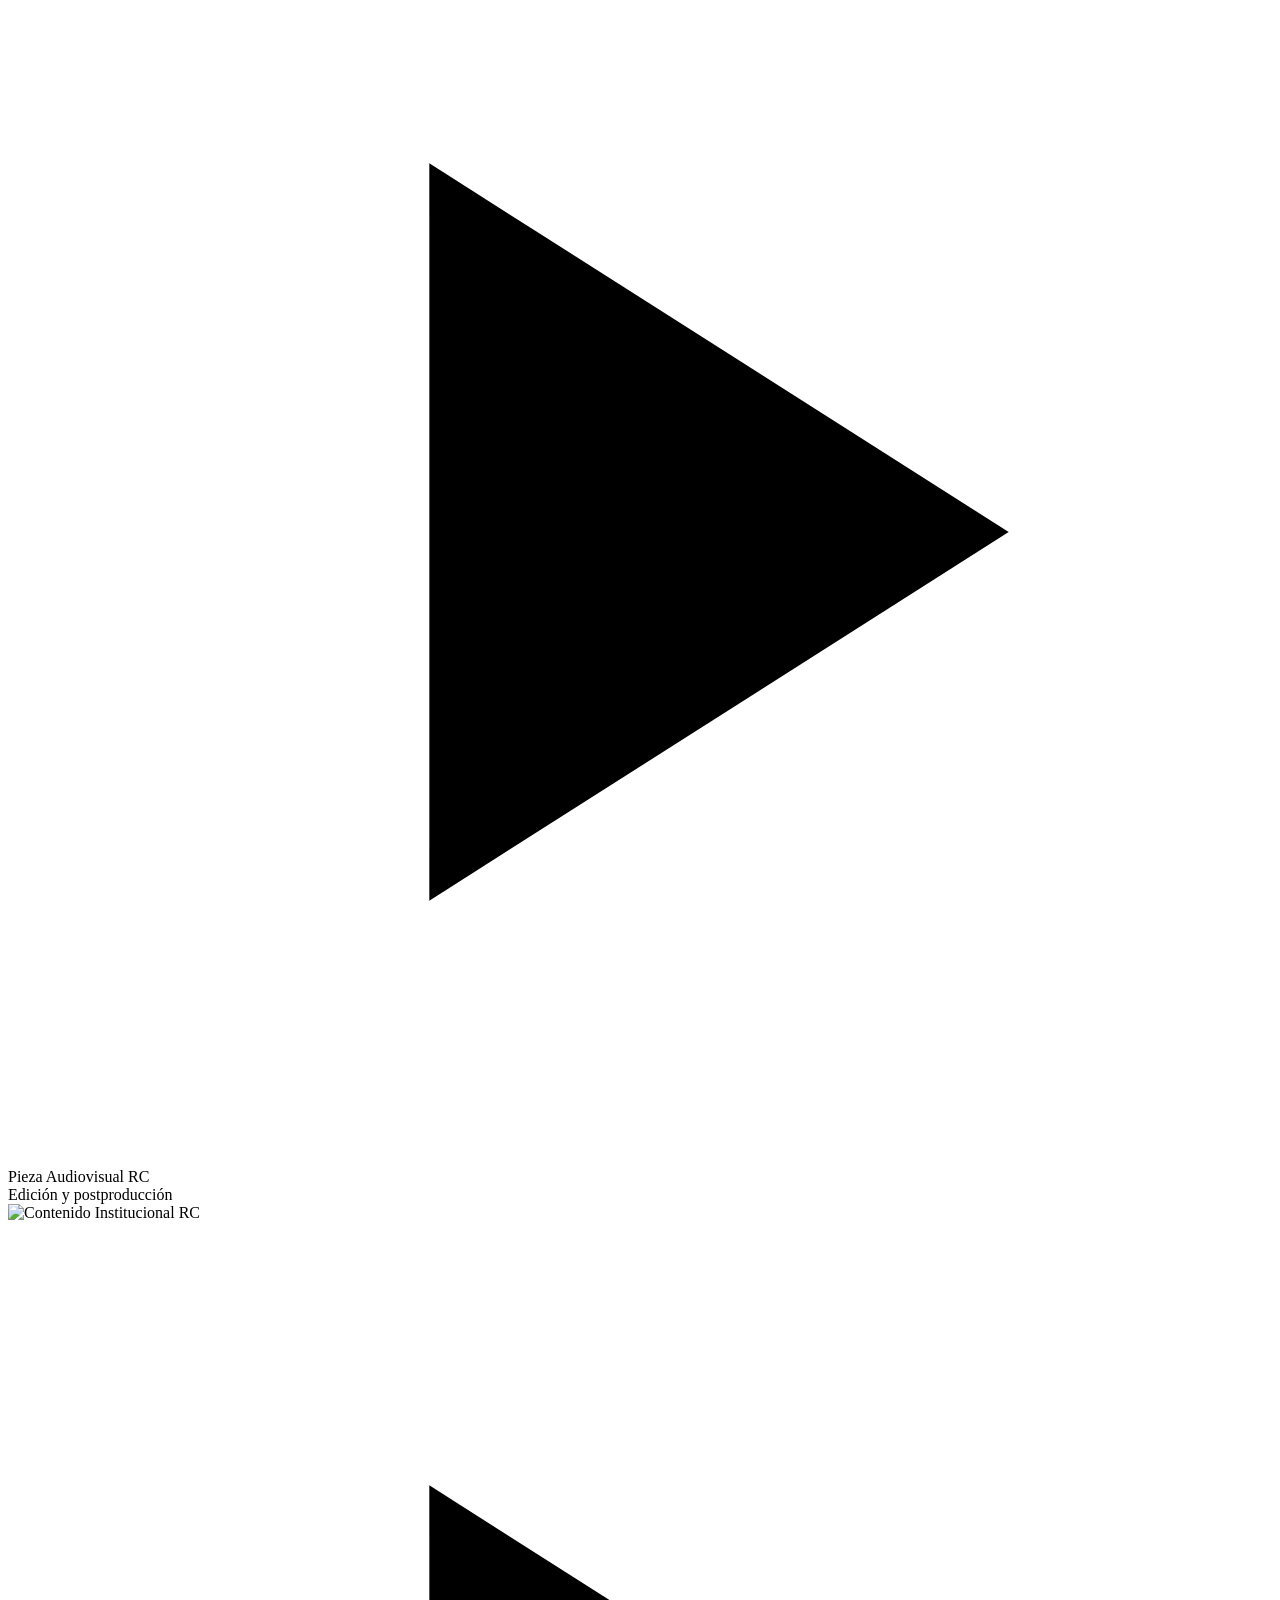
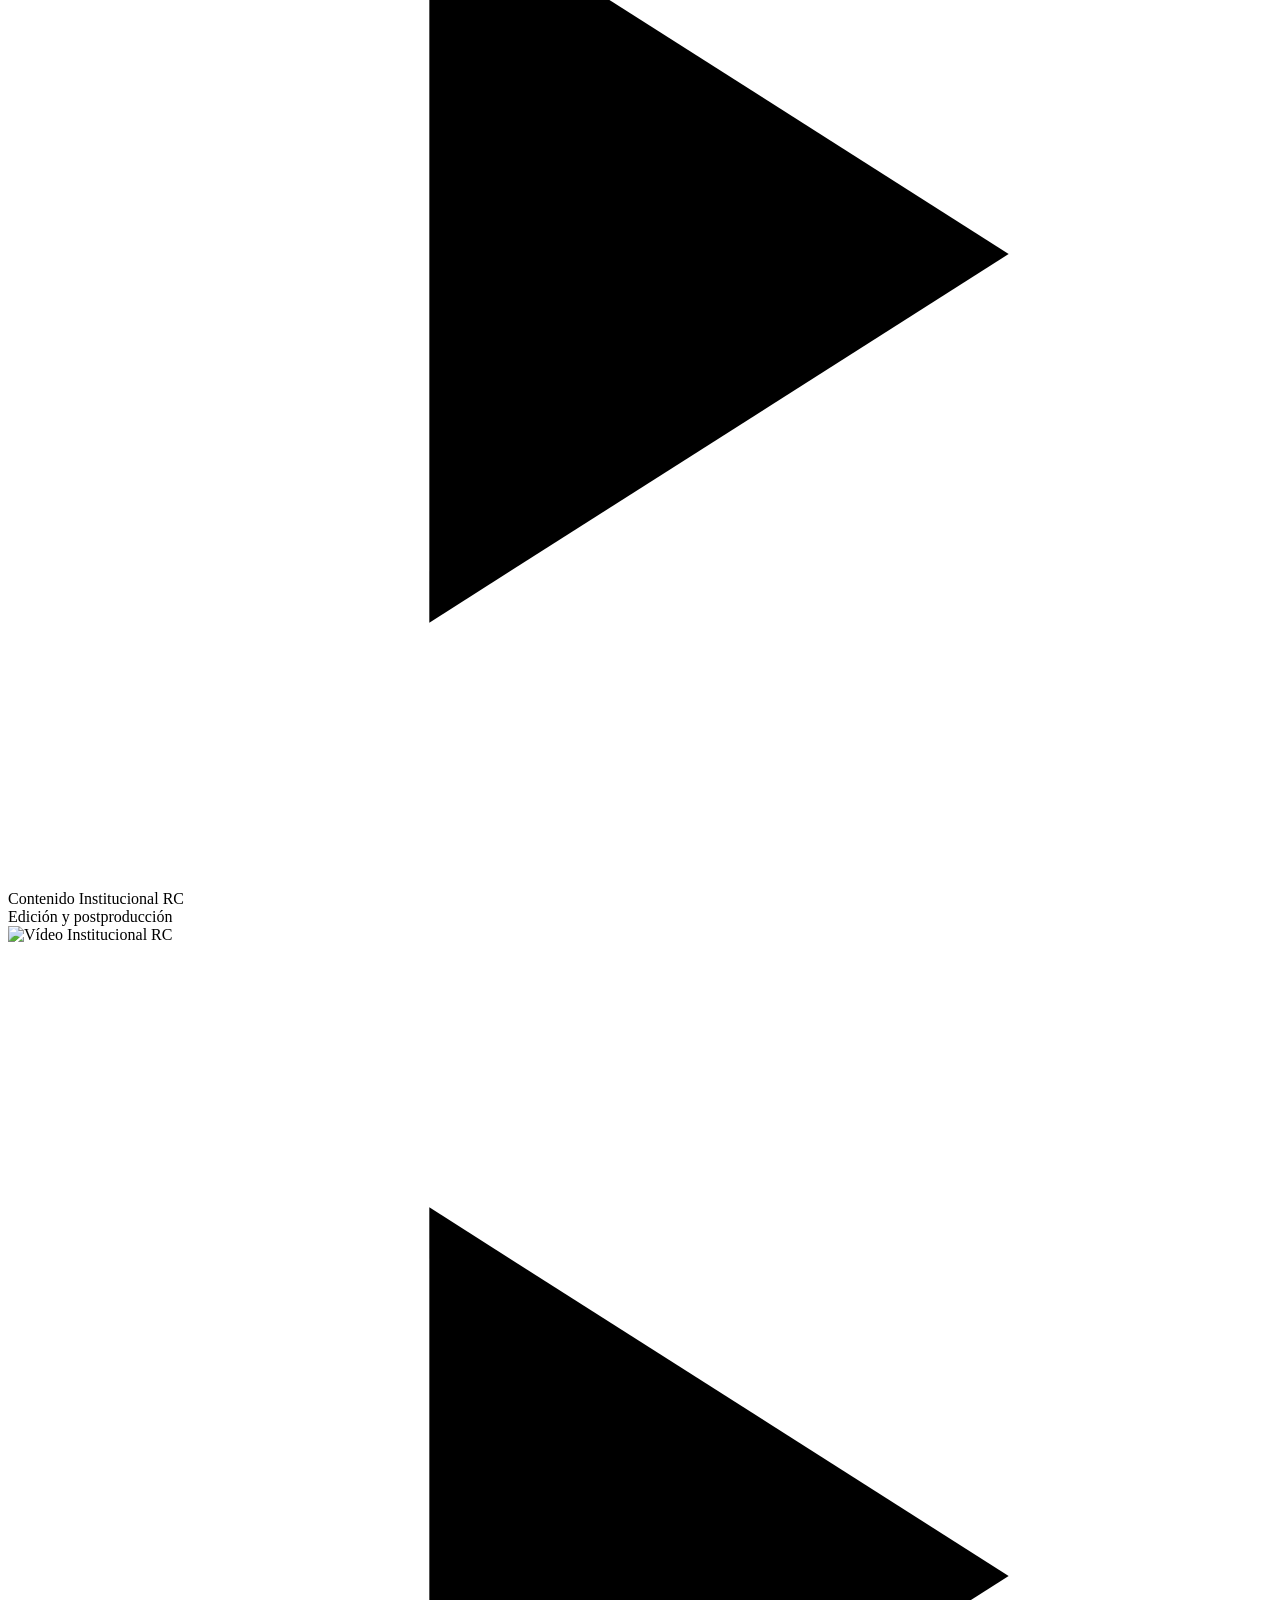
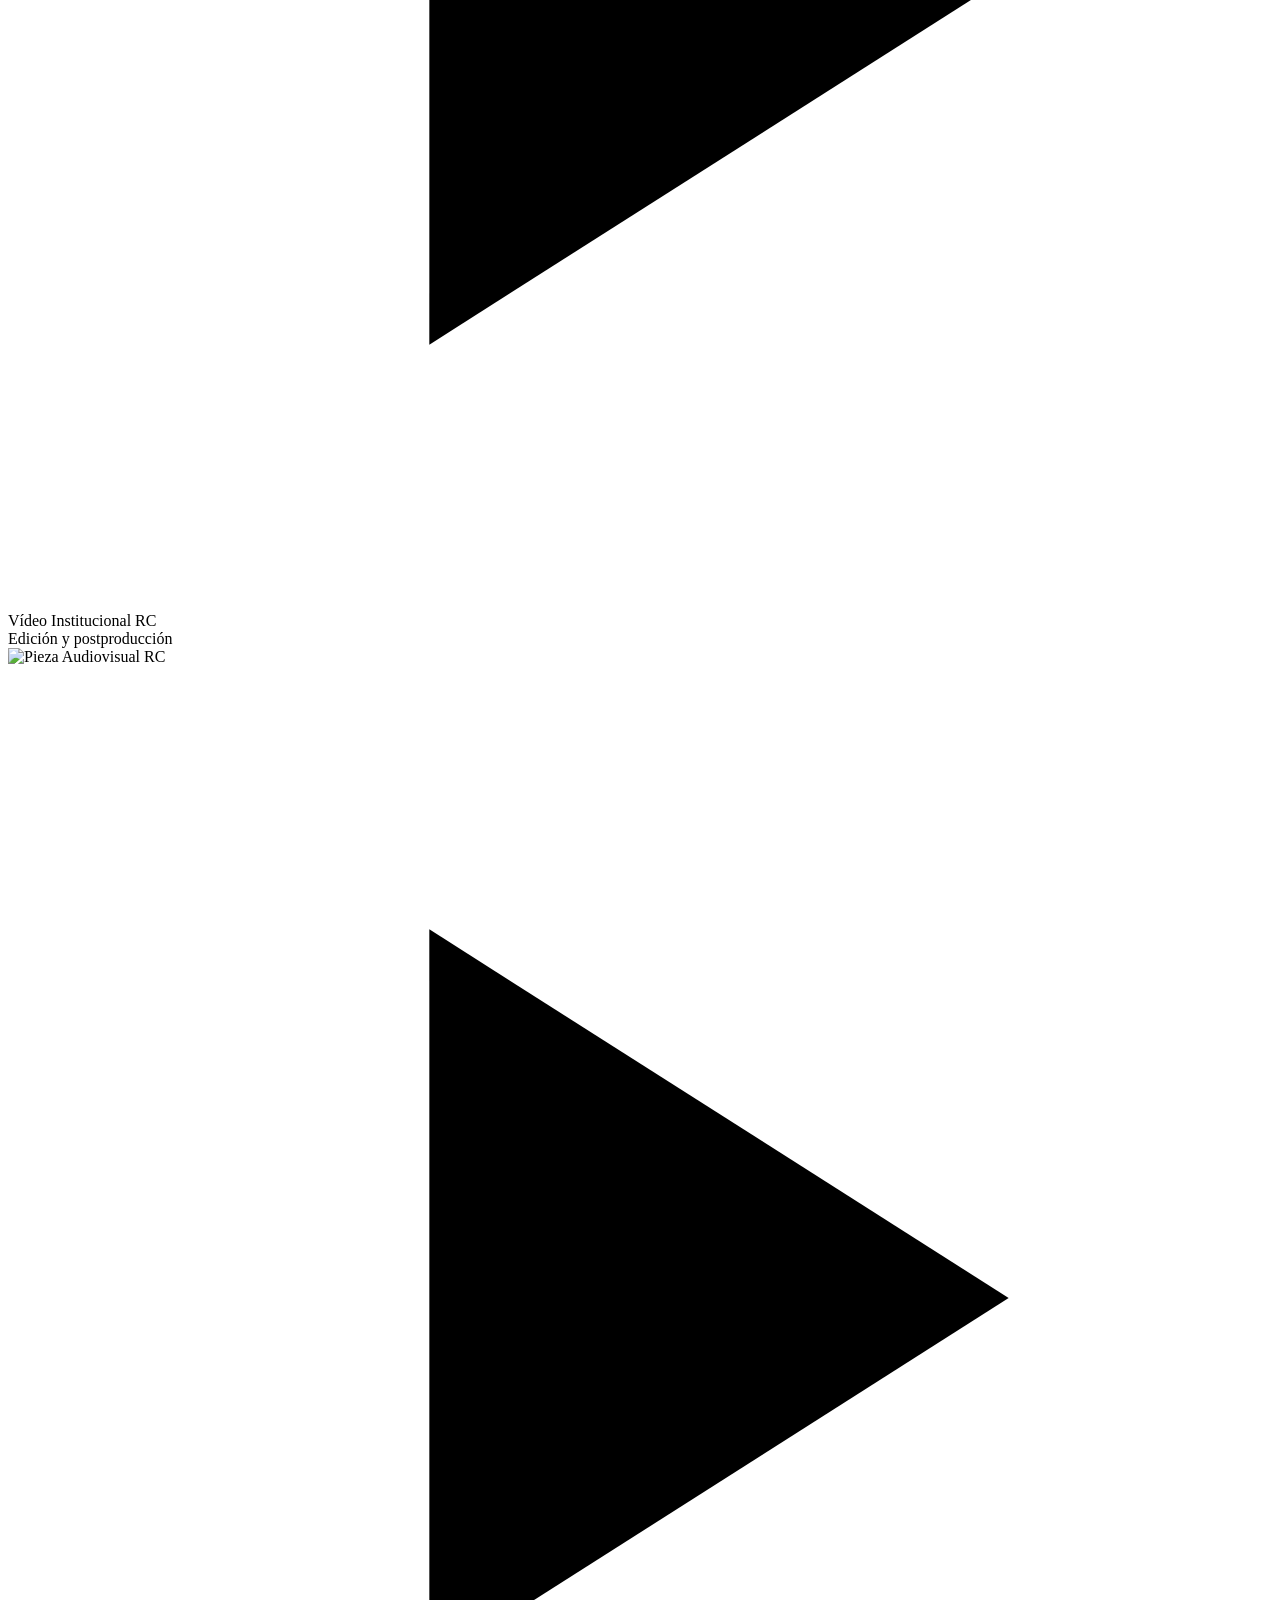
==== commit d046aa3b: "feat(seo): actualizar sitemap, variantes de indexacion y renderizado estatico" ====
--- a/index.html
+++ b/index.html
@@ -6,9 +6,12 @@
     <title>Juan Bordería Pi — Portfolio Audiovisual | Periodista & Editor</title>
     <meta name="description" content="Portfolio audiovisual oficial de Juan Bordería Pi. Periodista, Comunicador Audiovisual y Editor. Producción de vídeo, montaje en Premiere Pro, locución y proyectos transmedia.">
     <meta name="author" content="Juan Bordería Pi">
-    <meta name="keywords" content="Juan Bordería Pi, Juan Bordería, Juan Javier Bordería Pi, Periodista, Comunicador Audiovisual, Editor de Vídeo, Premiere Pro, Locutor, Portfolio Audiovisual, La Capital del Arte, Madrid">
+    <meta name="keywords" content="Juan Bordería Pi, Juan Bordería, Juan Javier Bordería Pi, Juan Borderia Pi, Juan Borderia, Juan Javier Borderia Pi, Periodista, Comunicador Audiovisual, Editor de Vídeo, Premiere Pro, Locutor, Portfolio Audiovisual, La Capital del Arte, Madrid">
     <meta name="robots" content="index, follow, max-image-preview:large, max-snippet:-1, max-video-preview:-1">
     <link rel="canonical" href="https://juanborderiapi.github.io/">
+
+    <!-- Verificación Google Search Console: descomentar e insertar el token cuando se dé de alta la propiedad -->
+    <!-- <meta name="google-site-verification" content="TU_CODIGO_DE_VERIFICACION_AQUI" /> -->
 
     <!-- Open Graph / Facebook / LinkedIn -->
     <meta property="og:type" content="website">
@@ -34,13 +37,20 @@
           "@type": "Person",
           "@id": "https://juanborderiapi.github.io/#person",
           "name": "Juan Bordería Pi",
-          "alternateName": ["Juan Bordería", "Juan Javier Bordería Pi"],
+          "alternateName": [
+            "Juan Bordería",
+            "Juan Javier Bordería Pi",
+            "Juan Borderia",
+            "Juan Borderia Pi",
+            "Juan Javier Borderia Pi"
+          ],
           "jobTitle": "Periodista, Comunicador Audiovisual y Editor",
           "description": "Periodista y Comunicador Audiovisual especializado en producción, edición de vídeo en Premiere Pro, locución y proyectos transmedia.",
           "url": "https://juanborderiapi.github.io/",
           "image": "https://juanborderiapi.github.io/assets/img/foto_perfil.jpg",
           "sameAs": [
             "https://www.linkedin.com/in/juan-javier-border%C3%ADa-pi-/",
+            "https://github.com/juanborderiapi",
             "https://www.instagram.com/juanborderiapi/"
           ]
         },
@@ -148,7 +158,276 @@
         </div>
 
         <div class="video-grid" id="video-grid">
-            <!-- Renderizado dinámicamente -->
+            <article class="video-card" data-category="produccion" data-id="ILr6aVEausI" data-platform="youtube">
+                <div class="video-thumb">
+                    <img src="https://img.youtube.com/vi/ILr6aVEausI/hqdefault.jpg" alt="Producción Audiovisual Completa" loading="lazy">
+                    <div class="play-icon"><svg viewBox="0 0 24 24"><path d="M8 5v14l11-7z"/></svg></div>
+                </div>
+                <div class="video-info">
+                    <div class="video-title">Producción Audiovisual Completa</div>
+                    <div class="video-role">Grabación, edición y producción</div>
+                </div>
+            </article>
+            <article class="video-card" data-category="produccion" data-id="lZiSt-EwxYI" data-platform="youtube">
+                <div class="video-thumb">
+                    <img src="https://img.youtube.com/vi/lZiSt-EwxYI/hqdefault.jpg" alt="Vídeo Institucional RC" loading="lazy">
+                    <div class="play-icon"><svg viewBox="0 0 24 24"><path d="M8 5v14l11-7z"/></svg></div>
+                </div>
+                <div class="video-info">
+                    <div class="video-title">Vídeo Institucional RC</div>
+                    <div class="video-role">Grabación, edición y producción</div>
+                </div>
+            </article>
+            <article class="video-card" data-category="produccion" data-id="D3cMDm1j9wY" data-platform="youtube">
+                <div class="video-thumb">
+                    <img src="https://img.youtube.com/vi/D3cMDm1j9wY/hqdefault.jpg" alt="Proyecto Audiovisual Propio" loading="lazy">
+                    <div class="play-icon"><svg viewBox="0 0 24 24"><path d="M8 5v14l11-7z"/></svg></div>
+                </div>
+                <div class="video-info">
+                    <div class="video-title">Proyecto Audiovisual Propio</div>
+                    <div class="video-role">Creación completa del vídeo</div>
+                </div>
+            </article>
+            <article class="video-card" data-category="edicion" data-id="gxQ6BIMZY9U" data-platform="youtube">
+                <div class="video-thumb">
+                    <img src="https://img.youtube.com/vi/gxQ6BIMZY9U/hqdefault.jpg" alt="Vídeo Corporativo RC" loading="lazy">
+                    <div class="play-icon"><svg viewBox="0 0 24 24"><path d="M8 5v14l11-7z"/></svg></div>
+                </div>
+                <div class="video-info">
+                    <div class="video-title">Vídeo Corporativo RC</div>
+                    <div class="video-role">Edición y postproducción</div>
+                </div>
+            </article>
+            <article class="video-card" data-category="edicion" data-id="eugu_8fjzeY" data-platform="youtube">
+                <div class="video-thumb">
+                    <img src="https://img.youtube.com/vi/eugu_8fjzeY/hqdefault.jpg" alt="Vídeo Corporativo RC" loading="lazy">
+                    <div class="play-icon"><svg viewBox="0 0 24 24"><path d="M8 5v14l11-7z"/></svg></div>
+                </div>
+                <div class="video-info">
+                    <div class="video-title">Vídeo Corporativo RC</div>
+                    <div class="video-role">Edición y postproducción</div>
+                </div>
+            </article>
+            <article class="video-card" data-category="edicion" data-id="0DjWuAS02aY" data-platform="youtube">
+                <div class="video-thumb">
+                    <img src="https://img.youtube.com/vi/0DjWuAS02aY/hqdefault.jpg" alt="Pieza Audiovisual RC" loading="lazy">
+                    <div class="play-icon"><svg viewBox="0 0 24 24"><path d="M8 5v14l11-7z"/></svg></div>
+                </div>
+                <div class="video-info">
+                    <div class="video-title">Pieza Audiovisual RC</div>
+                    <div class="video-role">Edición y postproducción</div>
+                </div>
+            </article>
+            <article class="video-card" data-category="edicion" data-id="DvOGafQY0W4" data-platform="youtube">
+                <div class="video-thumb">
+                    <img src="https://img.youtube.com/vi/DvOGafQY0W4/hqdefault.jpg" alt="Contenido Institucional RC" loading="lazy">
+                    <div class="play-icon"><svg viewBox="0 0 24 24"><path d="M8 5v14l11-7z"/></svg></div>
+                </div>
+                <div class="video-info">
+                    <div class="video-title">Contenido Institucional RC</div>
+                    <div class="video-role">Edición y postproducción</div>
+                </div>
+            </article>
+            <article class="video-card" data-category="edicion" data-id="5onfCbZ80Yc" data-platform="youtube">
+                <div class="video-thumb">
+                    <img src="https://img.youtube.com/vi/5onfCbZ80Yc/hqdefault.jpg" alt="Vídeo Institucional RC" loading="lazy">
+                    <div class="play-icon"><svg viewBox="0 0 24 24"><path d="M8 5v14l11-7z"/></svg></div>
+                </div>
+                <div class="video-info">
+                    <div class="video-title">Vídeo Institucional RC</div>
+                    <div class="video-role">Edición y postproducción</div>
+                </div>
+            </article>
+            <article class="video-card" data-category="edicion" data-id="_NbB1N3U9bQ" data-platform="youtube">
+                <div class="video-thumb">
+                    <img src="https://img.youtube.com/vi/_NbB1N3U9bQ/hqdefault.jpg" alt="Pieza Audiovisual RC" loading="lazy">
+                    <div class="play-icon"><svg viewBox="0 0 24 24"><path d="M8 5v14l11-7z"/></svg></div>
+                </div>
+                <div class="video-info">
+                    <div class="video-title">Pieza Audiovisual RC</div>
+                    <div class="video-role">Edición y postproducción</div>
+                </div>
+            </article>
+            <article class="video-card" data-category="edicion" data-id="bhpokneN90E" data-platform="youtube">
+                <div class="video-thumb">
+                    <img src="https://img.youtube.com/vi/bhpokneN90E/hqdefault.jpg" alt="Contenido Digital RC" loading="lazy">
+                    <div class="play-icon"><svg viewBox="0 0 24 24"><path d="M8 5v14l11-7z"/></svg></div>
+                </div>
+                <div class="video-info">
+                    <div class="video-title">Contenido Digital RC</div>
+                    <div class="video-role">Edición y postproducción</div>
+                </div>
+            </article>
+            <article class="video-card" data-category="edicion" data-id="BU3GOcBMoT0" data-platform="youtube">
+                <div class="video-thumb">
+                    <img src="https://img.youtube.com/vi/BU3GOcBMoT0/hqdefault.jpg" alt="Vídeo Corporativo RC" loading="lazy">
+                    <div class="play-icon"><svg viewBox="0 0 24 24"><path d="M8 5v14l11-7z"/></svg></div>
+                </div>
+                <div class="video-info">
+                    <div class="video-title">Vídeo Corporativo RC</div>
+                    <div class="video-role">Edición y postproducción</div>
+                </div>
+            </article>
+            <article class="video-card" data-category="edicion" data-id="3cz9E_F6Lko" data-platform="youtube">
+                <div class="video-thumb">
+                    <img src="https://img.youtube.com/vi/3cz9E_F6Lko/hqdefault.jpg" alt="Vídeo con Locución Propia" loading="lazy">
+                    <div class="play-icon"><svg viewBox="0 0 24 24"><path d="M8 5v14l11-7z"/></svg></div>
+                </div>
+                <div class="video-info">
+                    <div class="video-title">Vídeo con Locución Propia</div>
+                    <div class="video-role">Edición y locución</div>
+                </div>
+            </article>
+            <article class="video-card" data-category="locucion" data-id="mV0vAHHyeuA" data-platform="youtube">
+                <div class="video-thumb">
+                    <img src="https://img.youtube.com/vi/mV0vAHHyeuA/hqdefault.jpg" alt="Pieza Informativa RC" loading="lazy">
+                    <div class="play-icon"><svg viewBox="0 0 24 24"><path d="M8 5v14l11-7z"/></svg></div>
+                </div>
+                <div class="video-info">
+                    <div class="video-title">Pieza Informativa RC</div>
+                    <div class="video-role">Locución y voz en off</div>
+                </div>
+            </article>
+            <article class="video-card" data-category="locucion" data-id="MyoT6U6FsG4" data-platform="youtube">
+                <div class="video-thumb">
+                    <img src="https://img.youtube.com/vi/MyoT6U6FsG4/hqdefault.jpg" alt="Contenido Institucional RC" loading="lazy">
+                    <div class="play-icon"><svg viewBox="0 0 24 24"><path d="M8 5v14l11-7z"/></svg></div>
+                </div>
+                <div class="video-info">
+                    <div class="video-title">Contenido Institucional RC</div>
+                    <div class="video-role">Locución y voz en off</div>
+                </div>
+            </article>
+            <article class="video-card" data-category="locucion" data-id="codr3tqjFfM" data-platform="youtube">
+                <div class="video-thumb">
+                    <img src="https://img.youtube.com/vi/codr3tqjFfM/hqdefault.jpg" alt="Vídeo Informativo RC" loading="lazy">
+                    <div class="play-icon"><svg viewBox="0 0 24 24"><path d="M8 5v14l11-7z"/></svg></div>
+                </div>
+                <div class="video-info">
+                    <div class="video-title">Vídeo Informativo RC</div>
+                    <div class="video-role">Locución y voz en off</div>
+                </div>
+            </article>
+            <article class="video-card" data-category="locucion" data-id="nReNGofoTRw" data-platform="youtube">
+                <div class="video-thumb">
+                    <img src="https://img.youtube.com/vi/nReNGofoTRw/hqdefault.jpg" alt="Pieza Corporativa RC" loading="lazy">
+                    <div class="play-icon"><svg viewBox="0 0 24 24"><path d="M8 5v14l11-7z"/></svg></div>
+                </div>
+                <div class="video-info">
+                    <div class="video-title">Pieza Corporativa RC</div>
+                    <div class="video-role">Locución y voz en off</div>
+                </div>
+            </article>
+            <article class="video-card" data-category="locucion" data-id="5LKUW_xVyEw" data-platform="youtube">
+                <div class="video-thumb">
+                    <img src="https://img.youtube.com/vi/5LKUW_xVyEw/hqdefault.jpg" alt="Contenido Digital RC" loading="lazy">
+                    <div class="play-icon"><svg viewBox="0 0 24 24"><path d="M8 5v14l11-7z"/></svg></div>
+                </div>
+                <div class="video-info">
+                    <div class="video-title">Contenido Digital RC</div>
+                    <div class="video-role">Locución y voz en off</div>
+                </div>
+            </article>
+            <article class="video-card" data-category="locucion" data-id="vMPbj9NqJ4k" data-platform="youtube">
+                <div class="video-thumb">
+                    <img src="https://img.youtube.com/vi/vMPbj9NqJ4k/hqdefault.jpg" alt="Vídeo Institucional RC" loading="lazy">
+                    <div class="play-icon"><svg viewBox="0 0 24 24"><path d="M8 5v14l11-7z"/></svg></div>
+                </div>
+                <div class="video-info">
+                    <div class="video-title">Vídeo Institucional RC</div>
+                    <div class="video-role">Locución y voz en off</div>
+                </div>
+            </article>
+            <article class="video-card" data-category="rrss" data-id="DXwwzqcoBd5" data-platform="instagram">
+                <div class="video-thumb">
+                    <div class="instagram-thumb"><img src="assets/img/ig/1.jpg" alt="Publicación @rc_espana" loading="lazy"></div>
+                    <div class="play-icon"><svg viewBox="0 0 24 24"><path d="M8 5v14l11-7z"/></svg></div>
+                </div>
+                <div class="video-info">
+                    <div class="video-title">Publicación @rc_espana</div>
+                    <div class="video-role">Contenido para RRSS</div>
+                </div>
+            </article>
+            <article class="video-card" data-category="rrss" data-id="DV5lGVZiHgW" data-platform="instagram">
+                <div class="video-thumb">
+                    <div class="instagram-thumb"><img src="assets/img/ig/2.jpg" alt="Publicación @rc_espana" loading="lazy"></div>
+                    <div class="play-icon"><svg viewBox="0 0 24 24"><path d="M8 5v14l11-7z"/></svg></div>
+                </div>
+                <div class="video-info">
+                    <div class="video-title">Publicación @rc_espana</div>
+                    <div class="video-role">Contenido para RRSS</div>
+                </div>
+            </article>
+            <article class="video-card" data-category="rrss" data-id="DWCDF24iN9v" data-platform="instagram">
+                <div class="video-thumb">
+                    <div class="instagram-thumb"><img src="assets/img/ig/3.jpg" alt="Publicación @rc_espana" loading="lazy"></div>
+                    <div class="play-icon"><svg viewBox="0 0 24 24"><path d="M8 5v14l11-7z"/></svg></div>
+                </div>
+                <div class="video-info">
+                    <div class="video-title">Publicación @rc_espana</div>
+                    <div class="video-role">Contenido para RRSS</div>
+                </div>
+            </article>
+            <article class="video-card" data-category="rrss" data-id="DWEK4PoCMMD" data-platform="instagram">
+                <div class="video-thumb">
+                    <div class="instagram-thumb"><img src="assets/img/ig/4.jpg" alt="Publicación @rc_espana" loading="lazy"></div>
+                    <div class="play-icon"><svg viewBox="0 0 24 24"><path d="M8 5v14l11-7z"/></svg></div>
+                </div>
+                <div class="video-info">
+                    <div class="video-title">Publicación @rc_espana</div>
+                    <div class="video-role">Contenido para RRSS</div>
+                </div>
+            </article>
+            <article class="video-card" data-category="rrss" data-id="DVDaXBBCCZM" data-platform="instagram">
+                <div class="video-thumb">
+                    <div class="instagram-thumb"><img src="assets/img/ig/5.jpg" alt="Publicación @rc_espana" loading="lazy"></div>
+                    <div class="play-icon"><svg viewBox="0 0 24 24"><path d="M8 5v14l11-7z"/></svg></div>
+                </div>
+                <div class="video-info">
+                    <div class="video-title">Publicación @rc_espana</div>
+                    <div class="video-role">Contenido para RRSS</div>
+                </div>
+            </article>
+            <article class="video-card" data-category="rrss" data-id="DU5IPfUiF59" data-platform="instagram">
+                <div class="video-thumb">
+                    <div class="instagram-thumb"><img src="assets/img/ig/6.jpg" alt="Publicación @rc_espana" loading="lazy"></div>
+                    <div class="play-icon"><svg viewBox="0 0 24 24"><path d="M8 5v14l11-7z"/></svg></div>
+                </div>
+                <div class="video-info">
+                    <div class="video-title">Publicación @rc_espana</div>
+                    <div class="video-role">Contenido para RRSS</div>
+                </div>
+            </article>
+            <article class="video-card" data-category="rrss" data-id="DUndxKsCGaF" data-platform="instagram">
+                <div class="video-thumb">
+                    <div class="instagram-thumb"><img src="assets/img/ig/7.jpg" alt="Publicación @rc_espana" loading="lazy"></div>
+                    <div class="play-icon"><svg viewBox="0 0 24 24"><path d="M8 5v14l11-7z"/></svg></div>
+                </div>
+                <div class="video-info">
+                    <div class="video-title">Publicación @rc_espana</div>
+                    <div class="video-role">Contenido para RRSS</div>
+                </div>
+            </article>
+            <article class="video-card" data-category="rrss" data-id="DUS9IsmiMfx" data-platform="instagram">
+                <div class="video-thumb">
+                    <div class="instagram-thumb"><img src="assets/img/ig/8.jpg" alt="Publicación @rc_espana" loading="lazy"></div>
+                    <div class="play-icon"><svg viewBox="0 0 24 24"><path d="M8 5v14l11-7z"/></svg></div>
+                </div>
+                <div class="video-info">
+                    <div class="video-title">Publicación @rc_espana</div>
+                    <div class="video-role">Contenido para RRSS</div>
+                </div>
+            </article>
+            <article class="video-card" data-category="rrss" data-id="DRXynKYiEXt" data-platform="instagram">
+                <div class="video-thumb">
+                    <div class="instagram-thumb"><img src="assets/img/ig/9.jpg" alt="Publicación @rc_espana" loading="lazy"></div>
+                    <div class="play-icon"><svg viewBox="0 0 24 24"><path d="M8 5v14l11-7z"/></svg></div>
+                </div>
+                <div class="video-info">
+                    <div class="video-title">Publicación @rc_espana</div>
+                    <div class="video-role">Contenido para RRSS</div>
+                </div>
+            </article>
         </div>
     </div>
 </section>
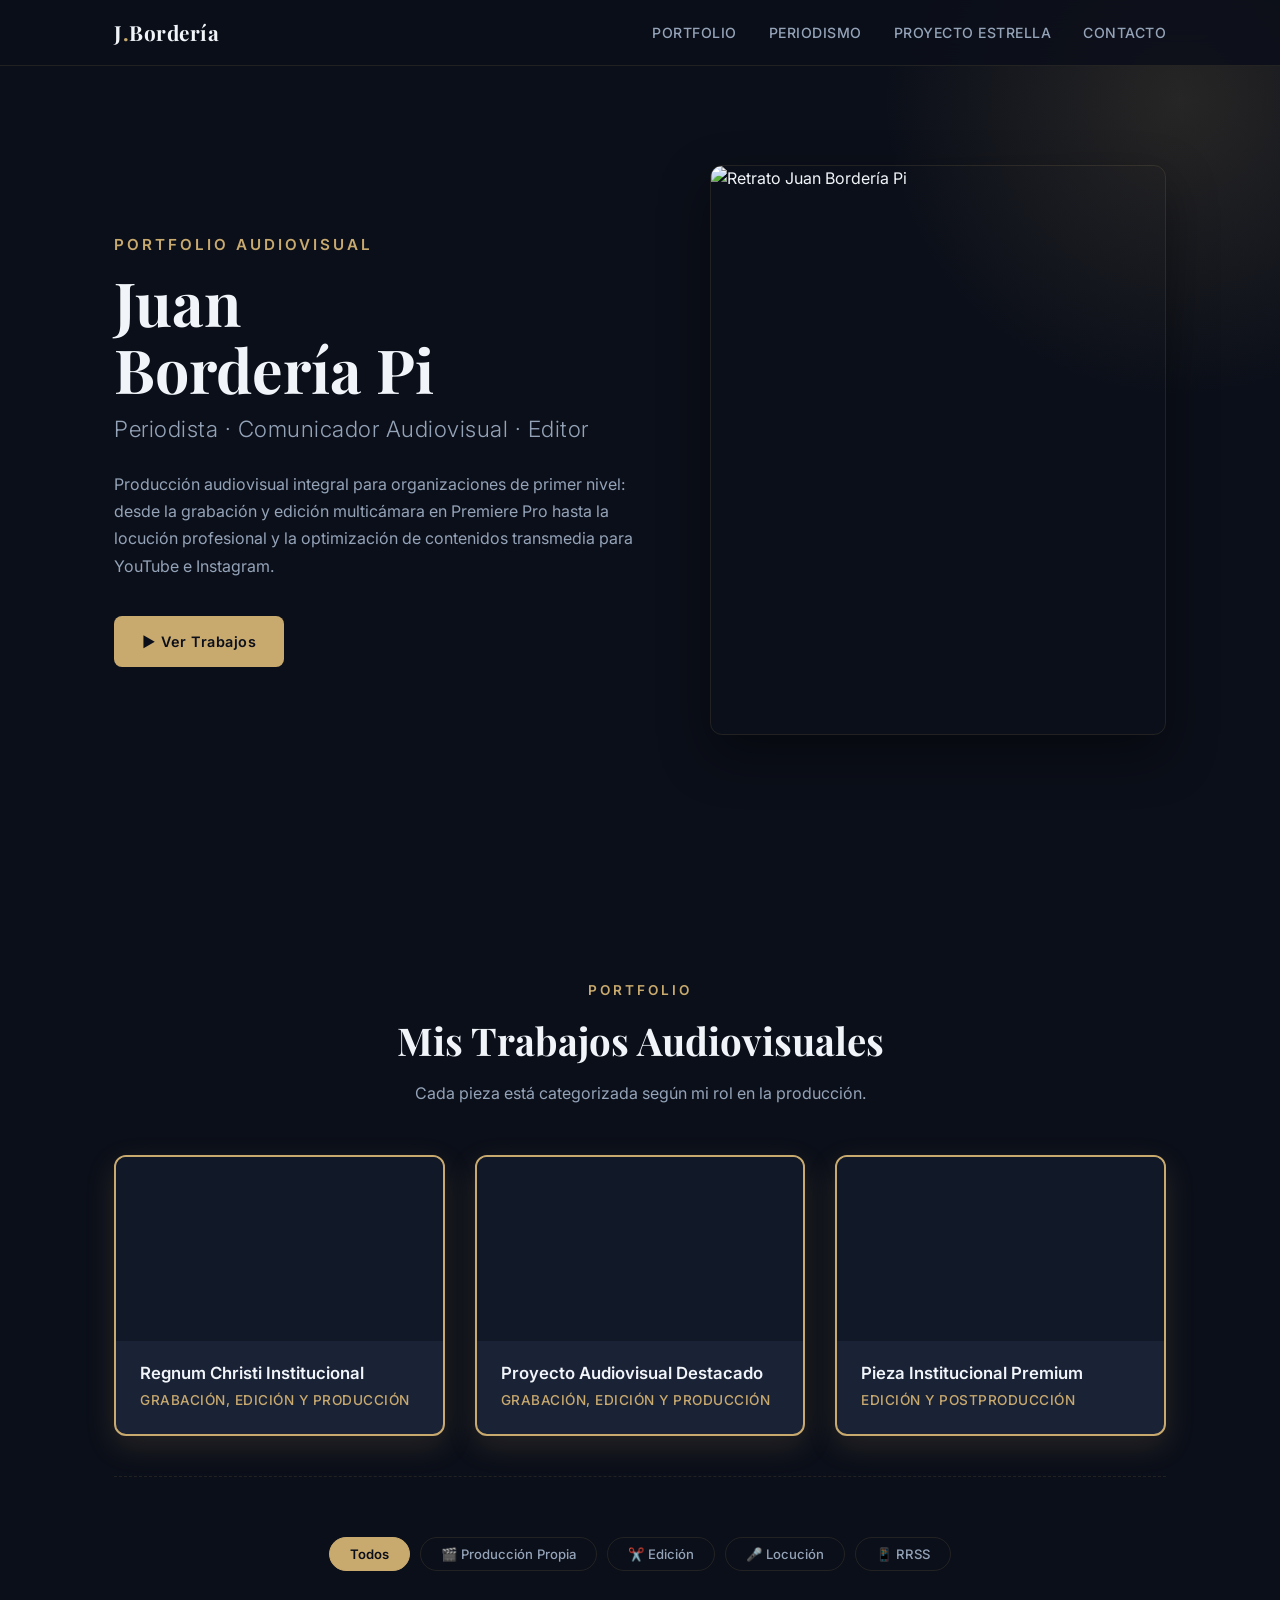
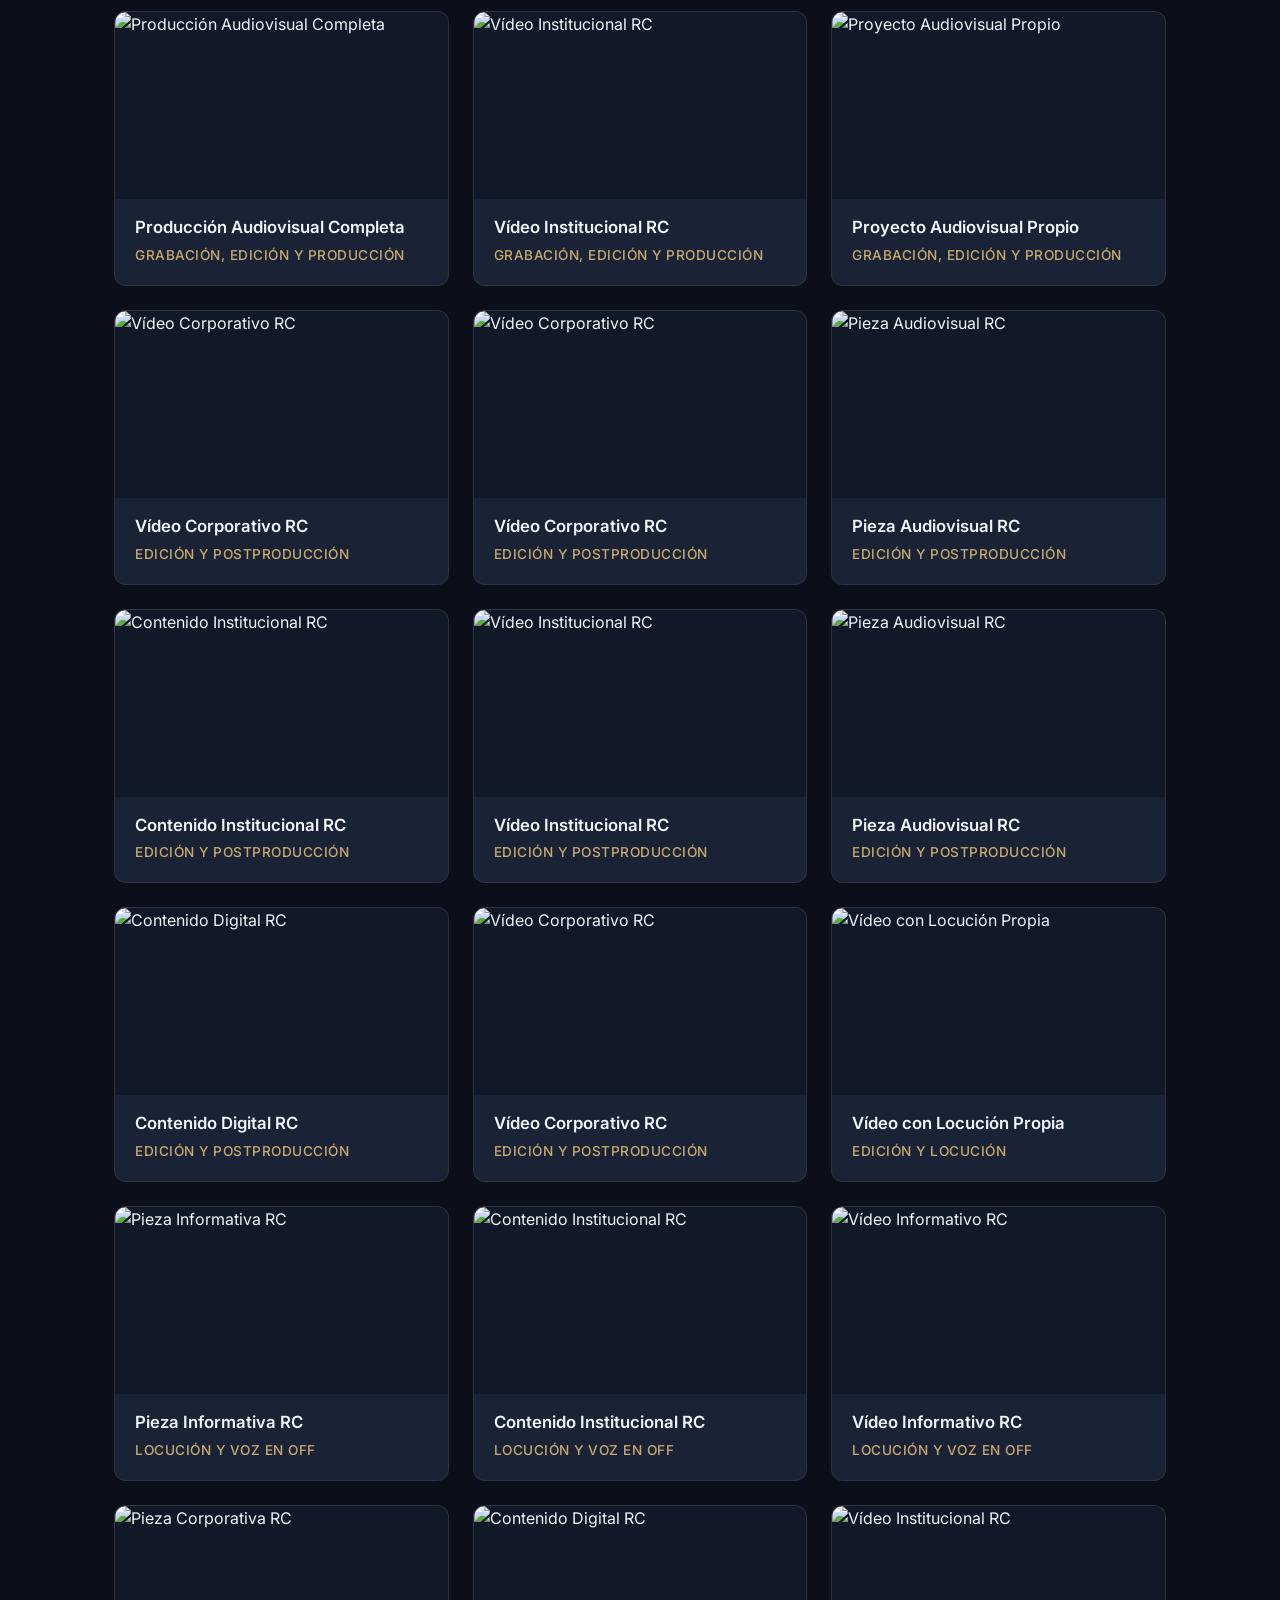
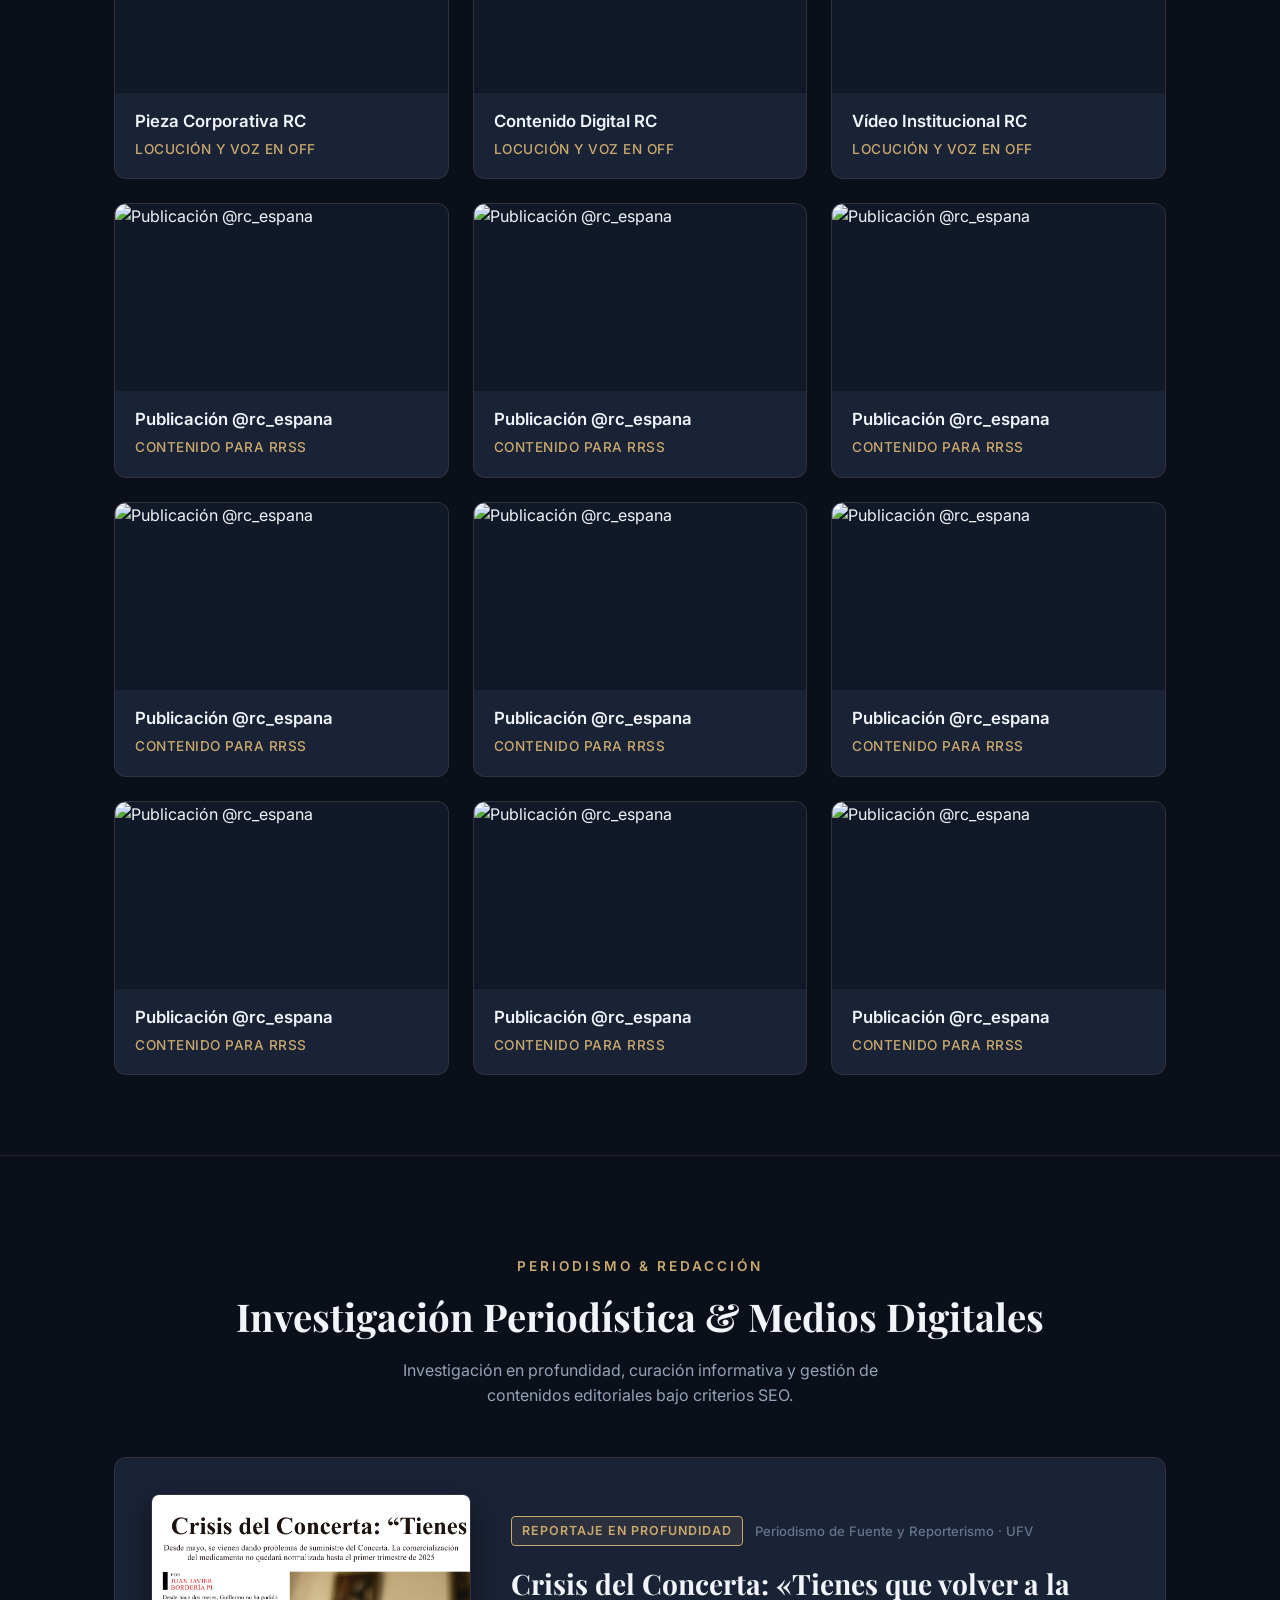
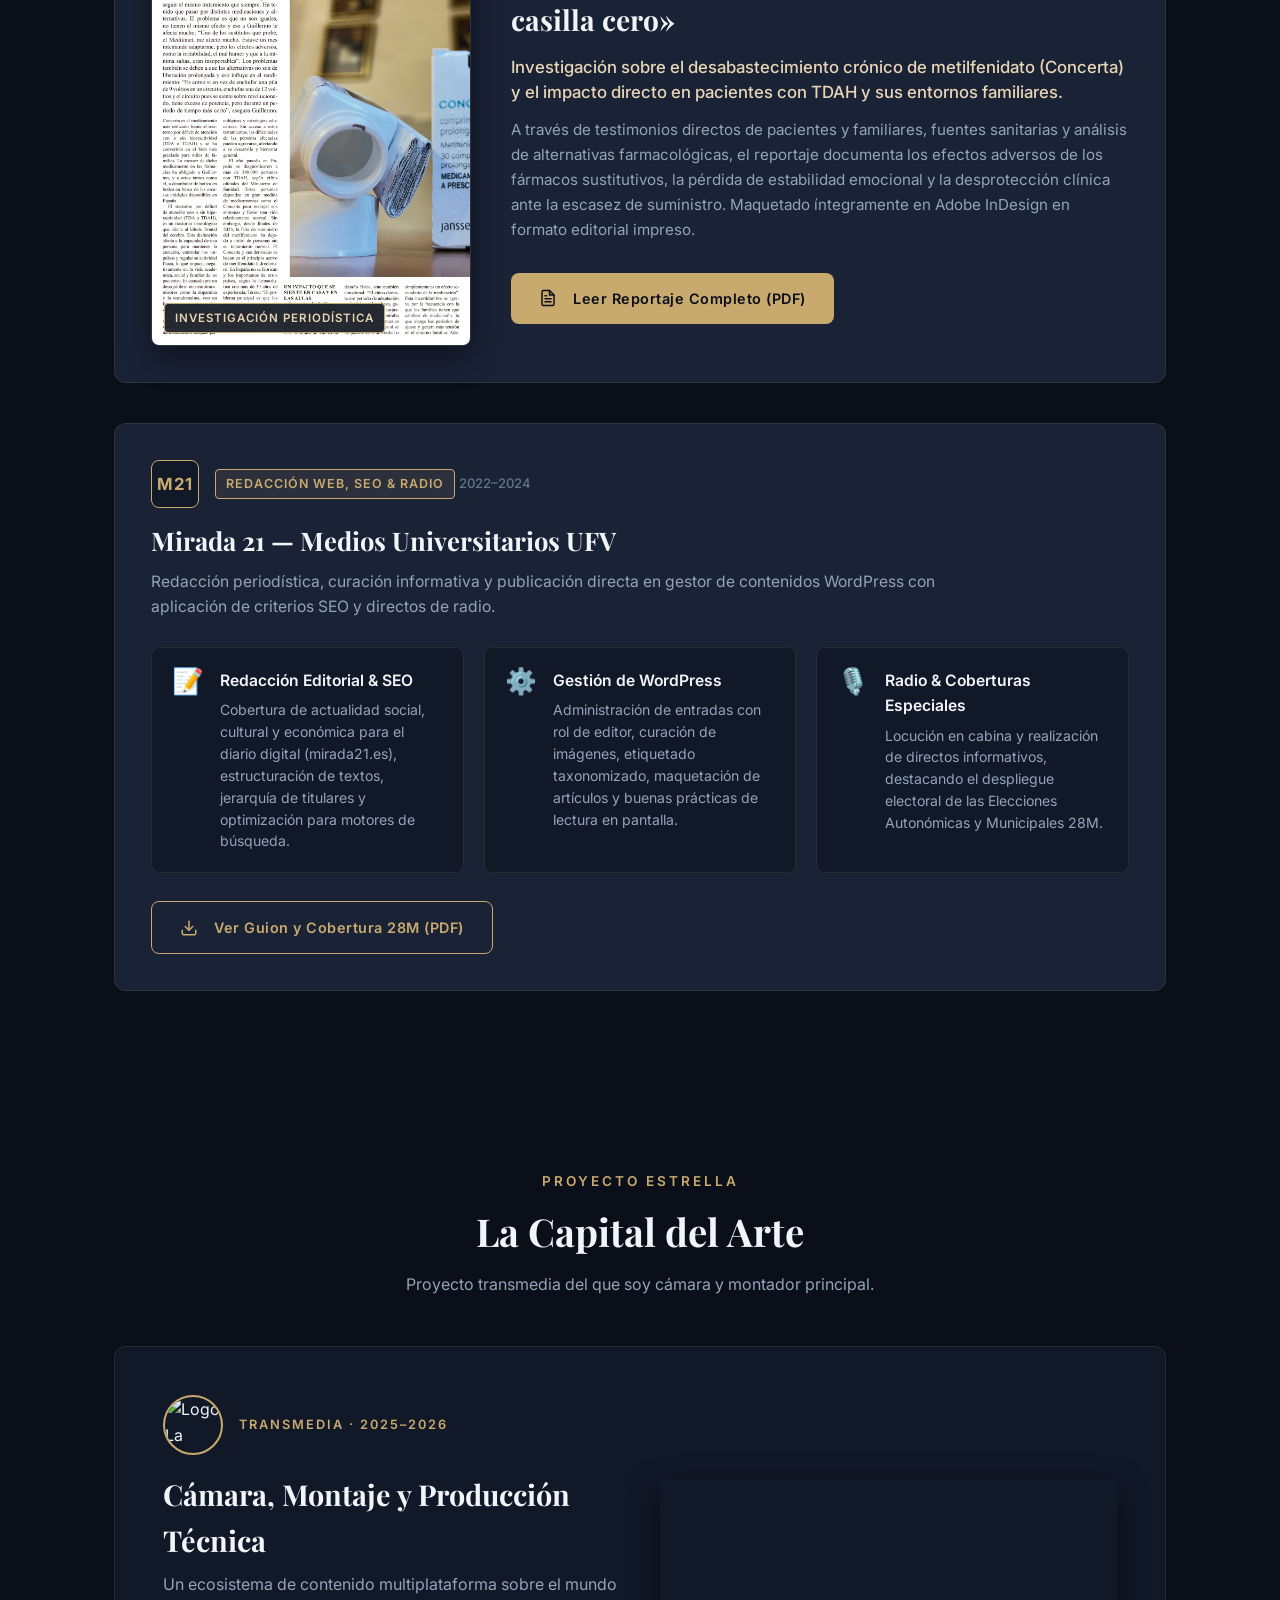
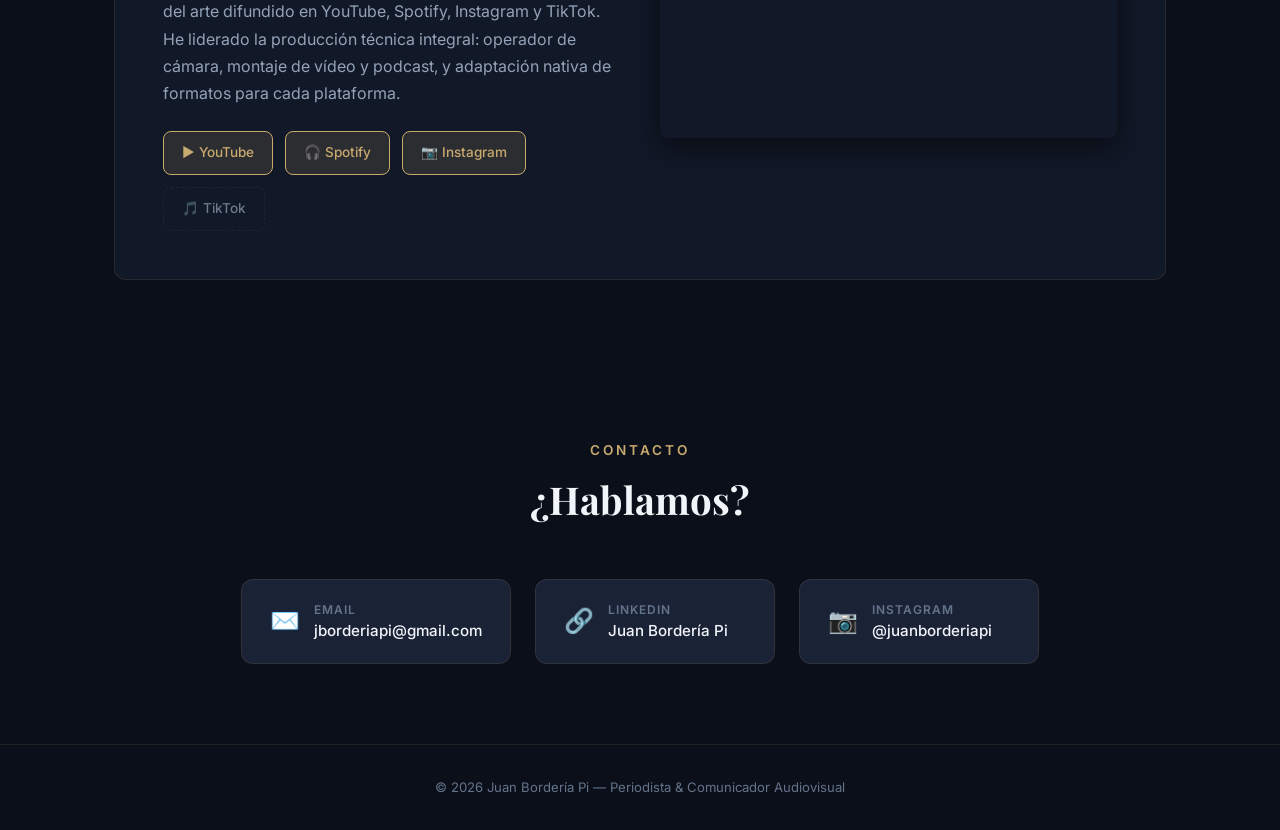
==== commit feb523ea: "feat(editorial): incorporar seccion de periodismo con reportaje tdah y experiencia mirada 21" ====
--- a/index.html
+++ b/index.html
@@ -46,6 +46,15 @@
           ],
           "jobTitle": "Periodista, Comunicador Audiovisual y Editor",
           "description": "Periodista y Comunicador Audiovisual especializado en producción, edición de vídeo en Premiere Pro, locución y proyectos transmedia.",
+          "knowsAbout": [
+            "Periodismo de investigación",
+            "Redacción editorial",
+            "Gestión de contenidos WordPress",
+            "Posicionamiento SEO",
+            "Producción audiovisual",
+            "Edición en Premiere Pro",
+            "Locución de radio"
+          ],
           "url": "https://juanborderiapi.github.io/",
           "image": "https://juanborderiapi.github.io/assets/img/foto_perfil.jpg",
           "sameAs": [
@@ -81,6 +90,7 @@
         <button class="nav-toggle" aria-label="Abrir menú">☰</button>
         <ul class="nav-links">
             <li><a href="#portfolio">Portfolio</a></li>
+            <li><a href="#periodismo">Periodismo</a></li>
             <li><a href="#proyecto">Proyecto Estrella</a></li>
             <li><a href="#contacto">Contacto</a></li>
         </ul>
@@ -133,7 +143,7 @@
                 </div>
                 <div class="highlight-info">
                     <div class="video-title">Proyecto Audiovisual Destacado</div>
-                    <div class="video-role">Creación completa del vídeo</div>
+                    <div class="video-role">Grabación, edición y producción</div>
                 </div>
             </article>
 
@@ -185,7 +195,7 @@
                 </div>
                 <div class="video-info">
                     <div class="video-title">Proyecto Audiovisual Propio</div>
-                    <div class="video-role">Creación completa del vídeo</div>
+                    <div class="video-role">Grabación, edición y producción</div>
                 </div>
             </article>
             <article class="video-card" data-category="edicion" data-id="gxQ6BIMZY9U" data-platform="youtube">
@@ -426,6 +436,95 @@
                 <div class="video-info">
                     <div class="video-title">Publicación @rc_espana</div>
                     <div class="video-role">Contenido para RRSS</div>
+                </div>
+            </article>
+        </div>
+    </div>
+</section>
+
+<section id="periodismo" class="editorial-section">
+    <div class="container">
+        <div class="section-header">
+            <p class="section-label">Periodismo & Redacción</p>
+            <h2 class="section-title">Investigación Periodística & Medios Digitales</h2>
+            <p class="section-subtitle">Investigación en profundidad, curación informativa y gestión de contenidos editoriales bajo criterios SEO.</p>
+        </div>
+
+        <div class="editorial-layout">
+            <!-- Bloque 1: Reportaje TDAH (Dossier Asimétrico) -->
+            <article class="editorial-feature">
+                <div class="editorial-feature-media">
+                    <a href="assets/docs/reportaje_tdah_crisis_concerta.pdf" target="_blank" rel="noopener noreferrer" class="dossier-preview-link" aria-label="Abrir reportaje Crisis del Concerta en PDF">
+                        <img src="assets/img/reportaje_tdah_portada.jpg" alt="Portada de la investigación Crisis del Concerta" loading="lazy">
+                        <span class="dossier-badge-overlay">Investigación Periodística</span>
+                    </a>
+                </div>
+                <div class="editorial-feature-body">
+                    <div class="editorial-meta-header">
+                        <span class="editorial-badge">Reportaje en Profundidad</span>
+                        <span class="editorial-tag">Periodismo de Fuente y Reporterismo · UFV</span>
+                    </div>
+                    <h3 class="editorial-title">Crisis del Concerta: «Tienes que volver a la casilla cero»</h3>
+                    <p class="editorial-lead">
+                        Investigación sobre el desabastecimiento crónico de metilfenidato (Concerta) y el impacto directo en pacientes con TDAH y sus entornos familiares.
+                    </p>
+                    <p class="editorial-desc">
+                        A través de testimonios directos de pacientes y familiares, fuentes sanitarias y análisis de alternativas farmacológicas, el reportaje documenta los efectos adversos de los fármacos sustitutivos, la pérdida de estabilidad emocional y la desprotección clínica ante la escasez de suministro. Maquetado íntegramente en Adobe InDesign en formato editorial impreso.
+                    </p>
+                    <div class="editorial-actions">
+                        <a href="assets/docs/reportaje_tdah_crisis_concerta.pdf" target="_blank" rel="noopener noreferrer" class="btn btn-primary">
+                            <svg width="18" height="18" viewBox="0 0 24 24" fill="none" stroke="currentColor" stroke-width="2" stroke-linecap="round" stroke-linejoin="round" style="margin-right: 8px; vertical-align: -3px;"><path d="M14 2H6a2 2 0 0 0-2 2v16a2 2 0 0 0 2 2h12a2 2 0 0 0 2-2V8z"/><polyline points="14 2 14 8 20 8"/><line x1="16" y1="13" x2="8" y2="13"/><line x1="16" y1="17" x2="8" y2="17"/><polyline points="10 9 9 9 8 9"/></svg>
+                            Leer Reportaje Completo (PDF)
+                        </a>
+                    </div>
+                </div>
+            </article>
+
+            <!-- Bloque 2: Mirada 21 (Newsroom & Medios Universitarios) -->
+            <article class="editorial-newsroom">
+                <div class="newsroom-header">
+                    <div class="newsroom-brand">
+                        <div class="newsroom-avatar">M21</div>
+                        <div>
+                            <span class="editorial-badge">Redacción Web, SEO & Radio</span>
+                            <span class="editorial-tag">2022–2024</span>
+                        </div>
+                    </div>
+                    <h3 class="newsroom-title">Mirada 21 — Medios Universitarios UFV</h3>
+                    <p class="newsroom-summary">
+                        Redacción periodística, curación informativa y publicación directa en gestor de contenidos WordPress con aplicación de criterios SEO y directos de radio.
+                    </p>
+                </div>
+
+                <div class="newsroom-grid">
+                    <div class="newsroom-item">
+                        <div class="newsroom-item-icon">📝</div>
+                        <div class="newsroom-item-content">
+                            <h4>Redacción Editorial & SEO</h4>
+                            <p>Cobertura de actualidad social, cultural y económica para el diario digital (mirada21.es), estructuración de textos, jerarquía de titulares y optimización para motores de búsqueda.</p>
+                        </div>
+                    </div>
+                    <div class="newsroom-item">
+                        <div class="newsroom-item-icon">⚙️</div>
+                        <div class="newsroom-item-content">
+                            <h4>Gestión de WordPress</h4>
+                            <p>Administración de entradas con rol de editor, curación de imágenes, etiquetado taxonomizado, maquetación de artículos y buenas prácticas de lectura en pantalla.</p>
+                        </div>
+                    </div>
+                    <div class="newsroom-item">
+                        <div class="newsroom-item-icon">🎙️</div>
+                        <div class="newsroom-item-content">
+                            <h4>Radio & Coberturas Especiales</h4>
+                            <p>Locución en cabina y realización de directos informativos, destacando el despliegue electoral de las Elecciones Autonómicas y Municipales 28M.</p>
+                        </div>
+                    </div>
+                </div>
+
+                <div class="newsroom-actions">
+                    <a href="assets/docs/mirada21_elecciones_28m.pdf" target="_blank" rel="noopener noreferrer" class="btn btn-outline">
+                        <svg width="18" height="18" viewBox="0 0 24 24" fill="none" stroke="currentColor" stroke-width="2" stroke-linecap="round" stroke-linejoin="round" style="margin-right: 8px; vertical-align: -3px;"><path d="M21 15v4a2 2 0 0 1-2 2H5a2 2 0 0 1-2-2v-4"/><polyline points="7 10 12 15 17 10"/><line x1="12" y1="15" x2="12" y2="3"/></svg>
+                        Ver Guion y Cobertura 28M (PDF)
+                    </a>
                 </div>
             </article>
         </div>
--- a/css/style.css
+++ b/css/style.css
@@ -0,0 +1,968 @@
+/* =============================================
+   DESIGN TOKENS
+   ============================================= */
+:root {
+    --bg-primary: #0B0F19;
+    --bg-secondary: #111827;
+    --bg-card: #1a2236;
+    --bg-card-hover: #1f2b45;
+    --accent: #C8A96E;
+    --accent-light: #E8D5B5;
+    --accent-glow: rgba(200, 169, 110, 0.15);
+    --text-primary: #F1F5F9;
+    --text-secondary: #94A3B8;
+    --text-muted: #64748B;
+    --border: rgba(200, 169, 110, 0.12);
+    --font-heading: 'Playfair Display', Georgia, serif;
+    --font-body: 'Inter', -apple-system, BlinkMacSystemFont, sans-serif;
+    --radius: 12px;
+    --radius-sm: 8px;
+    --transition: 0.3s cubic-bezier(0.4, 0, 0.2, 1);
+}
+
+/* =============================================
+   RESET & BASE
+   ============================================= */
+*, *::before, *::after {
+    margin: 0;
+    padding: 0;
+    box-sizing: border-box;
+}
+
+html {
+    scroll-behavior: smooth;
+    font-size: 16px;
+}
+
+body {
+    font-family: var(--font-body);
+    background: var(--bg-primary);
+    color: var(--text-primary);
+    line-height: 1.6;
+    overflow-x: hidden;
+}
+
+a {
+    color: var(--accent);
+    text-decoration: none;
+    transition: color var(--transition);
+}
+
+a:hover {
+    color: var(--accent-light);
+}
+
+img {
+    max-width: 100%;
+    display: block;
+}
+
+/* =============================================
+   LAYOUT
+   ============================================= */
+.container {
+    max-width: 1100px;
+    margin: 0 auto;
+    padding: 0 24px;
+}
+
+section {
+    padding: 80px 0;
+}
+
+/* =============================================
+   NAVBAR
+   ============================================= */
+.navbar {
+    position: fixed;
+    top: 0;
+    left: 0;
+    right: 0;
+    z-index: 100;
+    padding: 16px 0;
+    background: rgba(11, 15, 25, 0.85);
+    backdrop-filter: blur(16px);
+    -webkit-backdrop-filter: blur(16px);
+    border-bottom: 1px solid var(--border);
+    transition: padding var(--transition), background var(--transition);
+}
+
+.navbar.scrolled {
+    padding: 10px 0;
+    background: rgba(11, 15, 25, 0.95);
+}
+
+.navbar .container {
+    display: flex;
+    justify-content: space-between;
+    align-items: center;
+}
+
+.nav-logo {
+    font-family: var(--font-heading);
+    font-size: 1.3rem;
+    font-weight: 700;
+    color: var(--text-primary);
+    letter-spacing: 0.5px;
+}
+
+.nav-logo span {
+    color: var(--accent);
+}
+
+.nav-links {
+    display: flex;
+    gap: 32px;
+    list-style: none;
+}
+
+.nav-links a {
+    color: var(--text-secondary);
+    font-size: 0.88rem;
+    font-weight: 500;
+    letter-spacing: 0.5px;
+    text-transform: uppercase;
+    position: relative;
+    padding-bottom: 4px;
+}
+
+.nav-links a::after {
+    content: '';
+    position: absolute;
+    bottom: 0;
+    left: 0;
+    width: 0;
+    height: 2px;
+    background: var(--accent);
+    transition: width var(--transition);
+}
+
+.nav-links a:hover,
+.nav-links a.active {
+    color: var(--text-primary);
+}
+
+.nav-links a:hover::after,
+.nav-links a.active::after {
+    width: 100%;
+}
+
+/* Mobile menu toggle */
+.nav-toggle {
+    display: none;
+    background: none;
+    border: none;
+    color: var(--text-primary);
+    font-size: 1.5rem;
+    cursor: pointer;
+}
+
+/* =============================================
+   HERO
+   ============================================= */
+.hero {
+    min-height: 100vh;
+    display: flex;
+    align-items: center;
+    position: relative;
+    padding-top: 80px;
+    overflow: hidden;
+}
+
+.hero::before {
+    content: '';
+    position: absolute;
+    top: -200px;
+    right: -200px;
+    width: 600px;
+    height: 600px;
+    border-radius: 50%;
+    background: radial-gradient(circle, var(--accent-glow), transparent 70%);
+    pointer-events: none;
+}
+
+.hero-layout {
+    display: grid;
+    grid-template-columns: 1.2fr 1fr;
+    gap: 48px;
+    align-items: center;
+}
+
+.hero-content {
+    max-width: 680px;
+}
+
+.hero-image {
+    position: relative;
+    border-radius: var(--radius);
+    overflow: hidden;
+    border: 1px solid var(--border);
+    box-shadow: 0 20px 50px rgba(0,0,0,0.4);
+    aspect-ratio: 4/5;
+}
+
+.hero-image img {
+    width: 100%;
+    height: 100%;
+    object-fit: cover;
+}
+
+.hero-greeting {
+    font-size: 0.95rem;
+    font-weight: 600;
+    text-transform: uppercase;
+    letter-spacing: 3px;
+    color: var(--accent);
+    margin-bottom: 12px;
+}
+
+.hero-name {
+    font-family: var(--font-heading);
+    font-size: clamp(2.5rem, 5vw, 3.8rem);
+    font-weight: 700;
+    line-height: 1.1;
+    margin-bottom: 8px;
+    color: var(--text-primary);
+}
+
+.hero-title {
+    font-size: clamp(1.1rem, 2vw, 1.4rem);
+    color: var(--text-secondary);
+    font-weight: 300;
+    margin-bottom: 24px;
+    letter-spacing: 0.5px;
+}
+
+.hero-bio {
+    font-size: 1rem;
+    color: var(--text-secondary);
+    line-height: 1.7;
+    margin-bottom: 36px;
+    max-width: 560px;
+}
+
+.hero-ctas {
+    display: flex;
+    gap: 16px;
+    flex-wrap: wrap;
+}
+
+/* =============================================
+   BUTTONS
+   ============================================= */
+.btn {
+    display: inline-flex;
+    align-items: center;
+    gap: 8px;
+    padding: 14px 28px;
+    border-radius: var(--radius-sm);
+    font-family: var(--font-body);
+    font-size: 0.9rem;
+    font-weight: 600;
+    letter-spacing: 0.5px;
+    cursor: pointer;
+    transition: all var(--transition);
+    border: none;
+}
+
+.btn-primary {
+    background: var(--accent);
+    color: var(--bg-primary);
+}
+
+.btn-primary:hover {
+    background: var(--accent-light);
+    color: var(--bg-primary);
+    transform: translateY(-2px);
+    box-shadow: 0 8px 25px rgba(200, 169, 110, 0.3);
+}
+
+.btn-outline {
+    background: transparent;
+    color: var(--accent);
+    border: 1.5px solid var(--accent);
+}
+
+.btn-outline:hover {
+    background: var(--accent-glow);
+    color: var(--accent-light);
+    transform: translateY(-2px);
+}
+
+/* =============================================
+   SECTION HEADERS
+   ============================================= */
+.section-header {
+    text-align: center;
+    margin-bottom: 48px;
+}
+
+.section-label {
+    font-size: 0.85rem;
+    font-weight: 600;
+    text-transform: uppercase;
+    letter-spacing: 3px;
+    color: var(--accent);
+    margin-bottom: 8px;
+}
+
+.section-title {
+    font-family: var(--font-heading);
+    font-size: clamp(1.8rem, 3vw, 2.4rem);
+    font-weight: 700;
+    color: var(--text-primary);
+}
+
+.section-subtitle {
+    font-size: 1rem;
+    color: var(--text-secondary);
+    margin-top: 10px;
+    max-width: 550px;
+    margin-inline: auto;
+}
+
+/* =============================================
+   FILTER TABS
+   ============================================= */
+.filter-bar {
+    display: flex;
+    justify-content: center;
+    flex-wrap: wrap;
+    gap: 10px;
+    margin-bottom: 40px;
+}
+
+.filter-btn {
+    padding: 8px 20px;
+    border-radius: 50px;
+    border: 1.5px solid var(--border);
+    background: transparent;
+    color: var(--text-secondary);
+    font-family: var(--font-body);
+    font-size: 0.82rem;
+    font-weight: 500;
+    cursor: pointer;
+    transition: all var(--transition);
+}
+
+.filter-btn:hover {
+    border-color: var(--accent);
+    color: var(--accent);
+}
+
+.filter-btn.active {
+    background: var(--accent);
+    border-color: var(--accent);
+    color: var(--bg-primary);
+    font-weight: 600;
+}
+
+/* =============================================
+   HIGHLIGHTS GRID
+   ============================================= */
+.highlights-grid {
+    display: grid;
+    grid-template-columns: repeat(3, 1fr);
+    gap: 30px;
+    margin-bottom: 60px;
+    padding-bottom: 40px;
+    border-bottom: 1px dashed var(--border);
+}
+
+.highlight-card {
+    background: var(--bg-card);
+    border-radius: var(--radius);
+    overflow: hidden;
+    border: 2px solid rgba(200, 169, 110, 0.4);
+    cursor: pointer;
+    transition: all var(--transition);
+    position: relative;
+    box-shadow: 0 10px 30px rgba(0, 0, 0, 0.2);
+}
+
+.highlight-card:hover {
+    transform: translateY(-8px);
+    border-color: var(--accent);
+    box-shadow: 0 20px 50px rgba(200, 169, 110, 0.25);
+    background: var(--bg-card-hover);
+}
+
+.highlight-thumb {
+    position: relative;
+    aspect-ratio: 16/9;
+    overflow: hidden;
+    background: var(--bg-secondary);
+}
+
+.highlight-thumb img {
+    width: 100%;
+    height: 100%;
+    object-fit: cover;
+    transition: transform var(--transition);
+}
+
+.highlight-card:hover .highlight-thumb img {
+    transform: scale(1.08);
+}
+
+.highlight-card:hover .play-icon {
+    opacity: 1;
+}
+
+.highlight-info {
+    padding: 22px 24px;
+}
+
+@media (max-width: 900px) {
+    .highlights-grid {
+        grid-template-columns: 1fr;
+    }
+}
+
+/* =============================================
+   VIDEO GRID
+   ============================================= */
+.video-grid { display: grid; grid-template-columns: repeat(auto-fill, minmax(320px, 1fr)); gap: 24px; }
+.video-card { background: var(--bg-card); border-radius: var(--radius); overflow: hidden; border: 1px solid var(--border); cursor: pointer; transition: all var(--transition); position: relative; }
+.video-card:hover { transform: translateY(-5px); border-color: rgba(200, 169, 110, 0.3); box-shadow: 0 15px 40px rgba(0, 0, 0, 0.4); background: var(--bg-card-hover); }
+.video-thumb { position: relative; aspect-ratio: 16/9; overflow: hidden; background: var(--bg-secondary); }
+
+.video-thumb img { width: 100%; height: 100%; object-fit: cover; transition: transform var(--transition); }
+.video-card:hover .video-thumb img { transform: scale(1.05); }
+
+.instagram-thumb {
+    width: 100%;
+    height: 100%;
+    display: block;
+    background: var(--bg-secondary);
+}
+
+.play-icon {
+    position: absolute;
+    inset: 0;
+    display: flex;
+    align-items: center;
+    justify-content: center;
+    background: rgba(0, 0, 0, 0.35);
+    opacity: 0;
+    transition: opacity var(--transition);
+}
+
+.video-card:hover .play-icon {
+    opacity: 1;
+}
+
+.play-icon svg {
+    width: 56px;
+    height: 56px;
+    fill: white;
+    filter: drop-shadow(0 2px 8px rgba(0,0,0,0.5));
+}
+
+.video-info {
+    padding: 18px 20px;
+}
+
+.video-title {
+    font-size: 1.05rem;
+    font-weight: 600;
+    color: var(--text-primary);
+    margin-bottom: 6px;
+    line-height: 1.3;
+}
+
+.video-role {
+    font-size: 0.85rem;
+    color: var(--accent);
+    font-weight: 500;
+    text-transform: uppercase;
+    letter-spacing: 0.5px;
+}
+
+/* Hidden state for filtering */
+.video-card.hidden {
+    display: none;
+}
+
+/* =============================================
+   FEATURED PROJECT (La Capital del Arte)
+   ============================================= */
+.featured-project {
+    background: var(--bg-secondary);
+    border: 1px solid var(--border);
+    border-radius: var(--radius);
+    padding: 48px;
+    display: grid;
+    grid-template-columns: 1fr 1fr;
+    gap: 40px;
+    align-items: center;
+}
+
+.featured-text h3 {
+    font-family: var(--font-heading);
+    font-size: 1.8rem;
+    color: var(--text-primary);
+    margin-bottom: 8px;
+}
+
+.featured-text .featured-tag {
+    font-size: 0.8rem;
+    font-weight: 600;
+    text-transform: uppercase;
+    letter-spacing: 2px;
+    color: var(--accent);
+    margin-bottom: 16px;
+    display: block;
+}
+
+.featured-text p {
+    color: var(--text-secondary);
+    margin-bottom: 24px;
+    line-height: 1.7;
+}
+
+.featured-links {
+    display: flex;
+    flex-wrap: wrap;
+    gap: 12px;
+}
+
+.featured-link { display: inline-flex; align-items: center; gap: 6px; padding: 10px 18px; border-radius: var(--radius-sm); border: 1px solid var(--border); color: var(--text-secondary); font-size: 0.85rem; font-weight: 500; transition: all var(--transition); }
+.featured-link.primary { border-color: var(--accent); color: var(--accent); background: var(--accent-glow); }
+.featured-link.primary:hover { transform: translateY(-2px); box-shadow: 0 4px 15px rgba(200, 169, 110, 0.2); }
+.featured-link.secondary { border-style: dashed; opacity: 0.7; }
+.featured-link.secondary:hover { opacity: 1; border-color: var(--text-secondary); }
+
+.featured-visual {
+    display: grid;
+    grid-template-columns: 1fr 1fr;
+    gap: 12px;
+}
+
+.featured-visual img {
+    border-radius: var(--radius-sm);
+    width: 100%;
+    aspect-ratio: 1;
+    object-fit: cover;
+    border: 1px solid var(--border);
+}
+
+/* =============================================
+   CONTACT
+   ============================================= */
+.contact-grid {
+    display: flex;
+    justify-content: center;
+    gap: 24px;
+    flex-wrap: wrap;
+}
+
+.contact-card {
+    display: flex;
+    align-items: center;
+    gap: 14px;
+    padding: 20px 28px;
+    background: var(--bg-card);
+    border: 1px solid var(--border);
+    border-radius: var(--radius);
+    transition: all var(--transition);
+    min-width: 240px;
+}
+
+.contact-card:hover {
+    border-color: var(--accent);
+    transform: translateY(-3px);
+    box-shadow: 0 10px 30px rgba(0,0,0,0.3);
+}
+
+.contact-card .icon {
+    font-size: 1.5rem;
+}
+
+.contact-card .label {
+    font-size: 0.75rem;
+    color: var(--text-muted);
+    text-transform: uppercase;
+    letter-spacing: 1px;
+    font-weight: 600;
+}
+
+.contact-card .value {
+    color: var(--text-primary);
+    font-weight: 500;
+    font-size: 0.95rem;
+}
+
+/* =============================================
+   FOOTER
+   ============================================= */
+.footer {
+    padding: 32px 0;
+    border-top: 1px solid var(--border);
+    text-align: center;
+    font-size: 0.82rem;
+    color: var(--text-muted);
+}
+
+/* =============================================
+   VIDEO MODAL
+   ============================================= */
+.modal-overlay {
+    position: fixed;
+    inset: 0;
+    z-index: 1000;
+    background: rgba(0, 0, 0, 0.92);
+    display: flex;
+    align-items: center;
+    justify-content: center;
+    opacity: 0;
+    visibility: hidden;
+    transition: all 0.3s ease;
+    backdrop-filter: blur(8px);
+}
+
+.modal-overlay.active {
+    opacity: 1;
+    visibility: visible;
+}
+
+.modal-content {
+    width: 90vw;
+    max-width: 900px;
+    aspect-ratio: 16/9;
+    position: relative;
+}
+
+.modal-content iframe {
+    width: 100%;
+    height: 100%;
+    border: none;
+    border-radius: var(--radius);
+}
+
+.modal-close {
+    position: absolute;
+    top: -48px;
+    right: 0;
+    background: none;
+    border: none;
+    color: white;
+    font-size: 2rem;
+    cursor: pointer;
+    padding: 8px;
+    transition: color var(--transition);
+}
+
+.modal-close:hover {
+    color: var(--accent);
+}
+
+/* =============================================
+   EDITORIAL & JOURNALISM SECTION
+   ============================================= */
+.editorial-section {
+    padding: 100px 0;
+    border-top: 1px solid var(--border);
+}
+
+.editorial-layout {
+    display: flex;
+    flex-direction: column;
+    gap: 40px;
+    margin-top: 48px;
+}
+
+/* Dossier Feature Card (TDAH) */
+.editorial-feature {
+    display: grid;
+    grid-template-columns: 320px 1fr;
+    gap: 40px;
+    background: var(--bg-card);
+    border: 1px solid var(--border);
+    border-radius: var(--radius);
+    padding: 36px;
+    transition: all var(--transition);
+    align-items: center;
+}
+
+.editorial-feature:hover {
+    border-color: rgba(200, 169, 110, 0.35);
+    transform: translateY(-3px);
+    box-shadow: 0 16px 40px rgba(0, 0, 0, 0.4);
+}
+
+.editorial-feature-media {
+    position: relative;
+    border-radius: var(--radius-sm);
+    overflow: hidden;
+    border: 1px solid var(--border);
+    box-shadow: 0 12px 30px rgba(0, 0, 0, 0.45);
+    aspect-ratio: 1191 / 1684;
+}
+
+.dossier-preview-link {
+    display: block;
+    width: 100%;
+    height: 100%;
+    position: relative;
+}
+
+.editorial-feature-media img {
+    width: 100%;
+    height: 100%;
+    object-fit: cover;
+    transition: transform var(--transition);
+}
+
+.editorial-feature:hover .editorial-feature-media img {
+    transform: scale(1.03);
+}
+
+.dossier-badge-overlay {
+    position: absolute;
+    bottom: 12px;
+    left: 12px;
+    background: rgba(11, 15, 25, 0.88);
+    backdrop-filter: blur(8px);
+    border: 1px solid var(--accent);
+    color: var(--accent-light);
+    font-size: 0.72rem;
+    font-weight: 600;
+    text-transform: uppercase;
+    letter-spacing: 1px;
+    padding: 5px 10px;
+    border-radius: 4px;
+}
+
+.editorial-feature-body {
+    display: flex;
+    flex-direction: column;
+    gap: 12px;
+}
+
+.editorial-meta-header {
+    display: flex;
+    align-items: center;
+    gap: 12px;
+    flex-wrap: wrap;
+    margin-bottom: 4px;
+}
+
+.editorial-badge {
+    display: inline-block;
+    font-size: 0.78rem;
+    font-weight: 600;
+    text-transform: uppercase;
+    letter-spacing: 1px;
+    color: var(--accent);
+    background: rgba(200, 169, 110, 0.1);
+    border: 1px solid var(--accent);
+    border-radius: 4px;
+    padding: 4px 10px;
+}
+
+.editorial-tag {
+    font-size: 0.82rem;
+    color: var(--text-muted);
+    font-weight: 500;
+}
+
+.editorial-title {
+    font-family: var(--font-heading);
+    font-size: clamp(1.4rem, 2.2vw, 1.9rem);
+    color: var(--text-primary);
+    line-height: 1.25;
+    margin: 4px 0 6px;
+}
+
+.editorial-lead {
+    font-size: 1.05rem;
+    font-weight: 500;
+    color: var(--accent-light);
+    line-height: 1.5;
+}
+
+.editorial-desc {
+    font-size: 0.95rem;
+    color: var(--text-secondary);
+    line-height: 1.65;
+    margin-bottom: 12px;
+}
+
+.editorial-actions {
+    display: flex;
+    gap: 16px;
+    flex-wrap: wrap;
+    margin-top: 6px;
+}
+
+/* Newsroom Card (Mirada 21) */
+.editorial-newsroom {
+    background: var(--bg-card);
+    border: 1px solid var(--border);
+    border-radius: var(--radius);
+    padding: 36px;
+    transition: all var(--transition);
+}
+
+.editorial-newsroom:hover {
+    border-color: rgba(200, 169, 110, 0.35);
+    transform: translateY(-3px);
+    box-shadow: 0 16px 40px rgba(0, 0, 0, 0.4);
+}
+
+.newsroom-header {
+    margin-bottom: 28px;
+}
+
+.newsroom-brand {
+    display: flex;
+    align-items: center;
+    gap: 16px;
+    margin-bottom: 12px;
+}
+
+.newsroom-avatar {
+    width: 48px;
+    height: 48px;
+    border-radius: var(--radius-sm);
+    background: var(--bg-secondary);
+    border: 1.5px solid var(--accent);
+    color: var(--accent);
+    font-weight: 700;
+    font-size: 1.05rem;
+    display: flex;
+    align-items: center;
+    justify-content: center;
+    letter-spacing: 1px;
+}
+
+.newsroom-title {
+    font-family: var(--font-heading);
+    font-size: clamp(1.3rem, 2vw, 1.7rem);
+    color: var(--text-primary);
+    margin: 4px 0 8px;
+}
+
+.newsroom-summary {
+    color: var(--text-secondary);
+    font-size: 0.98rem;
+    line-height: 1.6;
+    max-width: 820px;
+}
+
+.newsroom-grid {
+    display: grid;
+    grid-template-columns: repeat(auto-fit, minmax(260px, 1fr));
+    gap: 20px;
+    margin-bottom: 28px;
+}
+
+.newsroom-item {
+    background: var(--bg-secondary);
+    border: 1px solid var(--border);
+    border-radius: var(--radius-sm);
+    padding: 20px;
+    display: flex;
+    gap: 16px;
+    align-items: flex-start;
+    transition: border-color var(--transition);
+}
+
+.newsroom-item:hover {
+    border-color: rgba(200, 169, 110, 0.4);
+}
+
+.newsroom-item-icon {
+    font-size: 1.6rem;
+    line-height: 1;
+    flex-shrink: 0;
+}
+
+.newsroom-item-content h4 {
+    color: var(--text-primary);
+    font-size: 0.98rem;
+    font-weight: 600;
+    margin-bottom: 6px;
+}
+
+.newsroom-item-content p {
+    color: var(--text-secondary);
+    font-size: 0.88rem;
+    line-height: 1.55;
+    margin: 0;
+}
+
+.newsroom-actions {
+    display: flex;
+    gap: 16px;
+    flex-wrap: wrap;
+}
+
+/* =============================================
+   RESPONSIVE
+   ============================================= */
+@media (max-width: 768px) {
+    .nav-links {
+        display: none;
+        position: absolute;
+        top: 100%;
+        left: 0;
+        right: 0;
+        flex-direction: column;
+        background: var(--bg-primary);
+        border-bottom: 1px solid var(--border);
+        padding: 20px 24px;
+        gap: 16px;
+    }
+
+    .nav-links.open {
+        display: flex;
+    }
+
+    .nav-toggle {
+        display: block;
+    }
+
+    .hero {
+        min-height: auto;
+        padding: 120px 0 60px;
+    }
+
+    .hero-layout {
+        grid-template-columns: 1fr;
+        gap: 40px;
+    }
+
+    .video-grid {
+        grid-template-columns: 1fr;
+    }
+
+    .featured-project {
+        grid-template-columns: 1fr;
+        padding: 28px;
+    }
+
+    .featured-visual {
+        order: -1;
+    }
+
+    .editorial-feature {
+        grid-template-columns: 1fr;
+        padding: 24px;
+        gap: 24px;
+    }
+
+    .editorial-feature-media {
+        max-width: 240px;
+        margin: 0 auto;
+    }
+
+    .editorial-newsroom {
+        padding: 24px;
+    }
+
+    .newsroom-grid {
+        grid-template-columns: 1fr;
+    }
+}
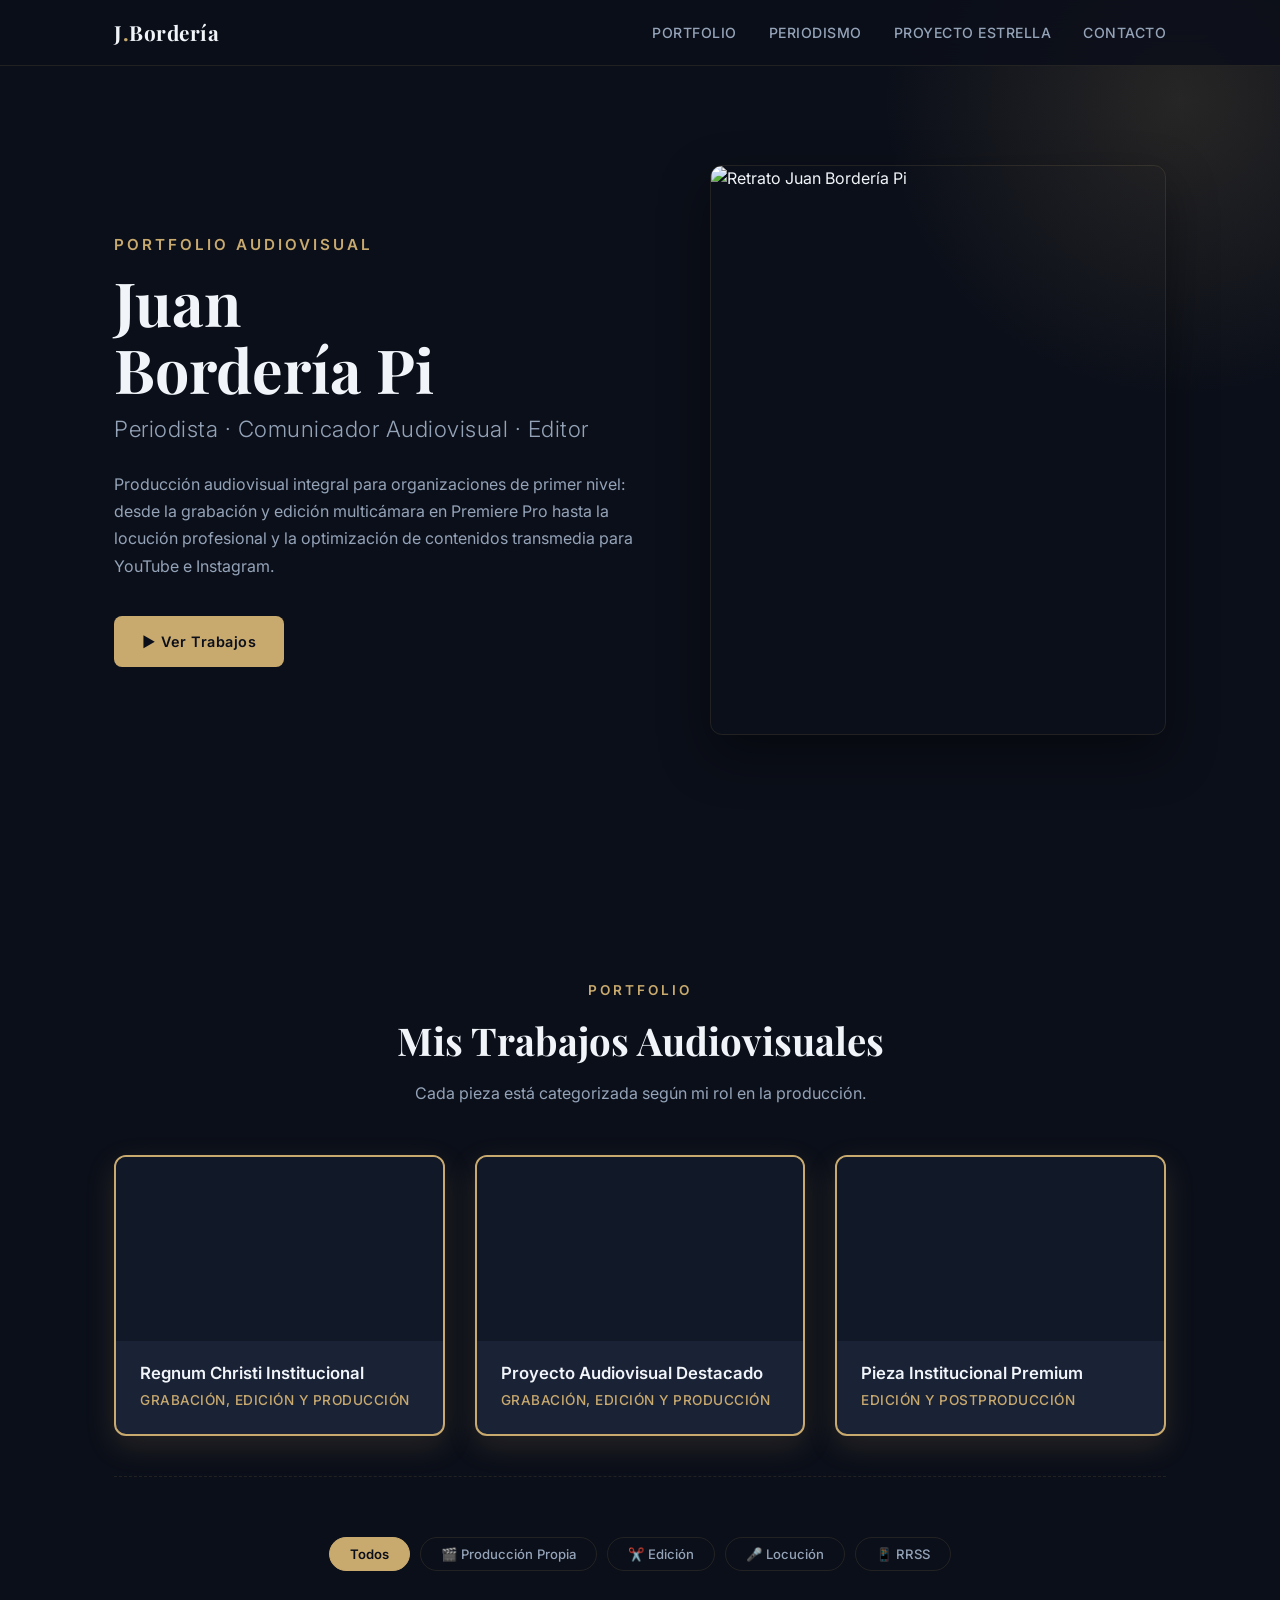
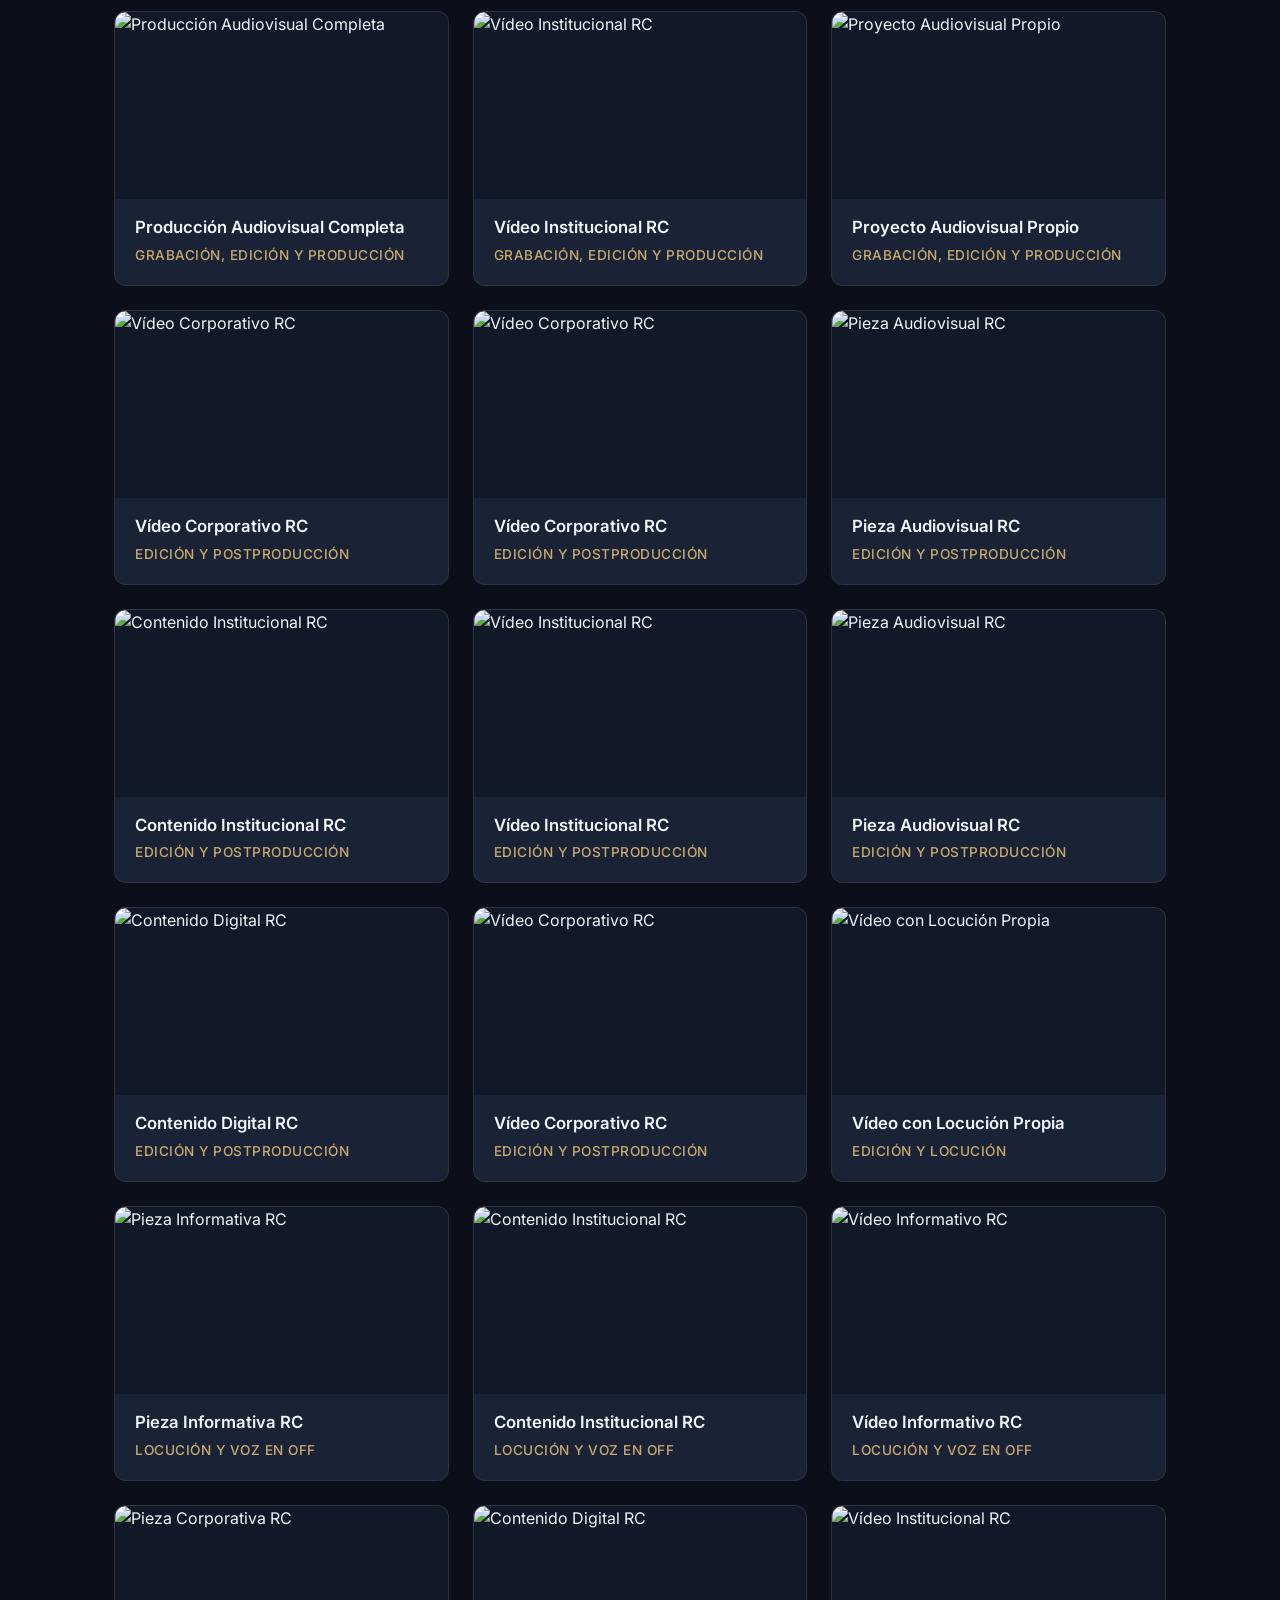
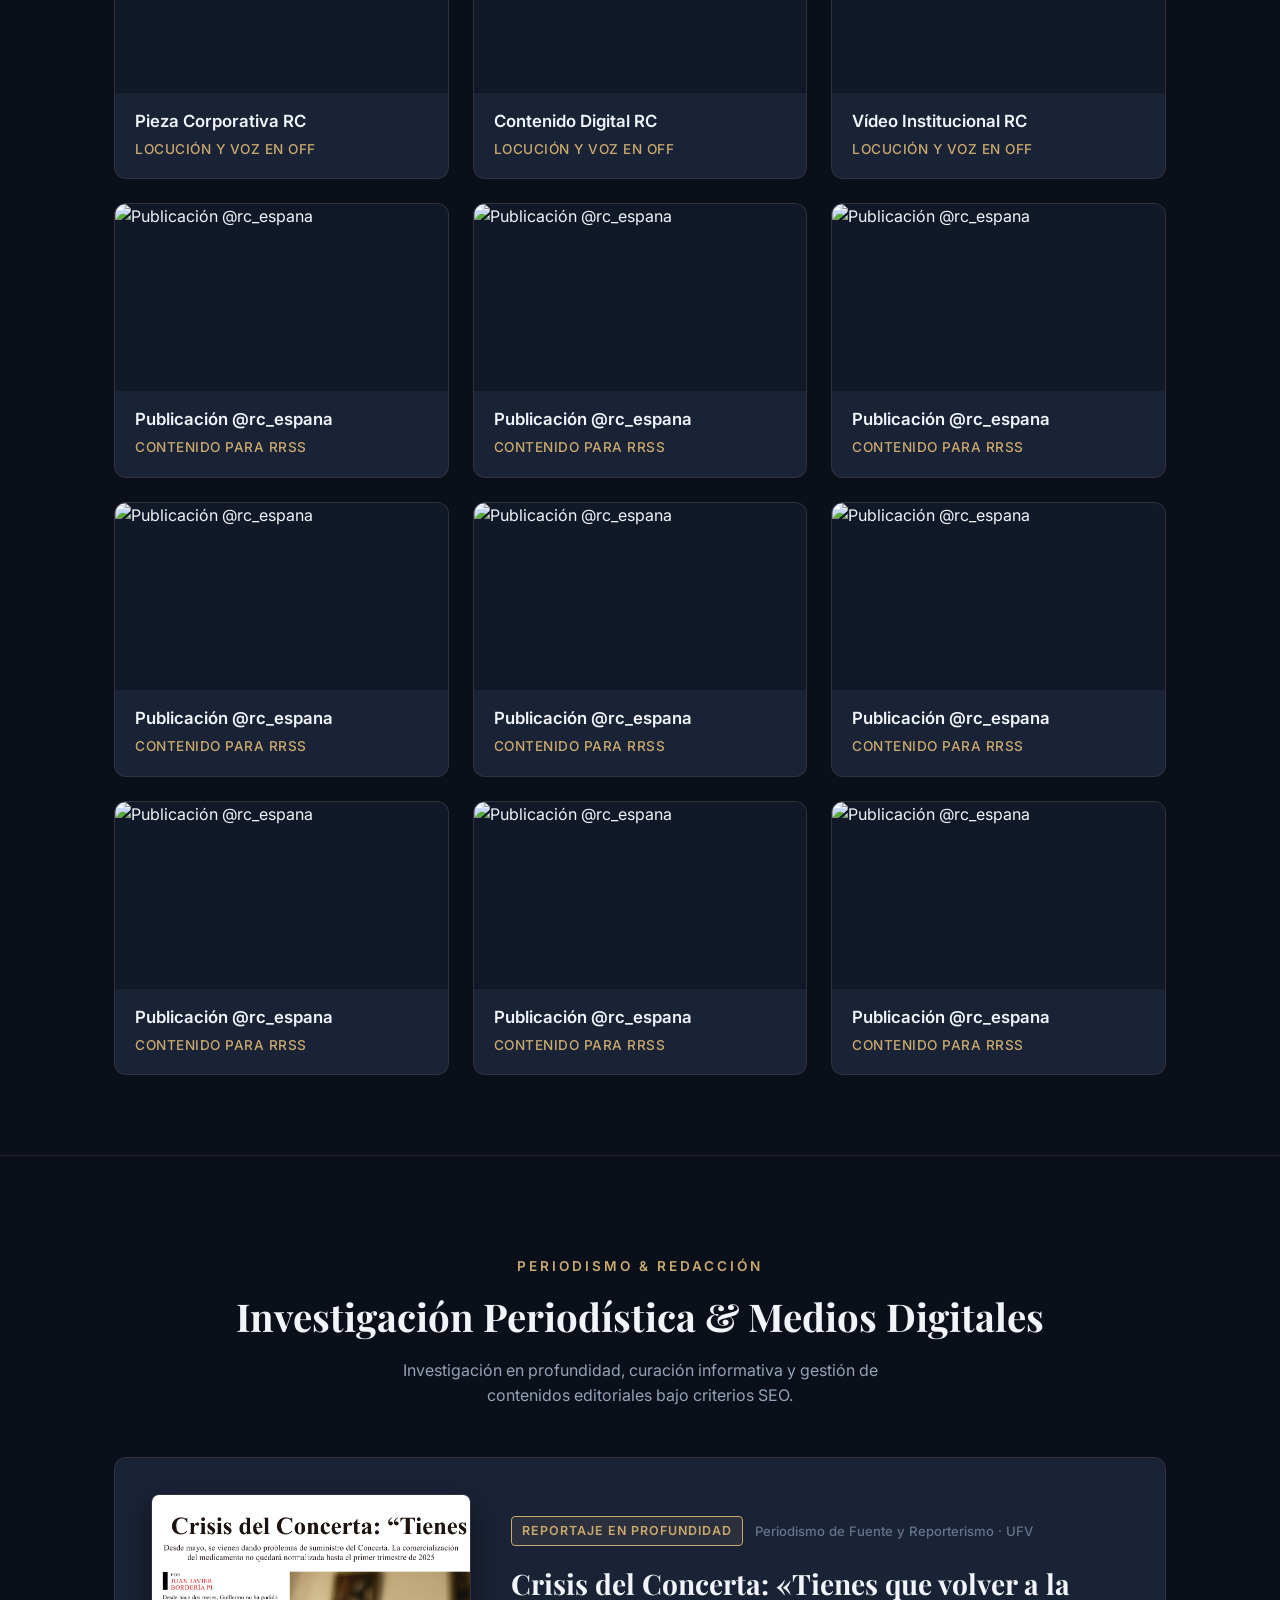
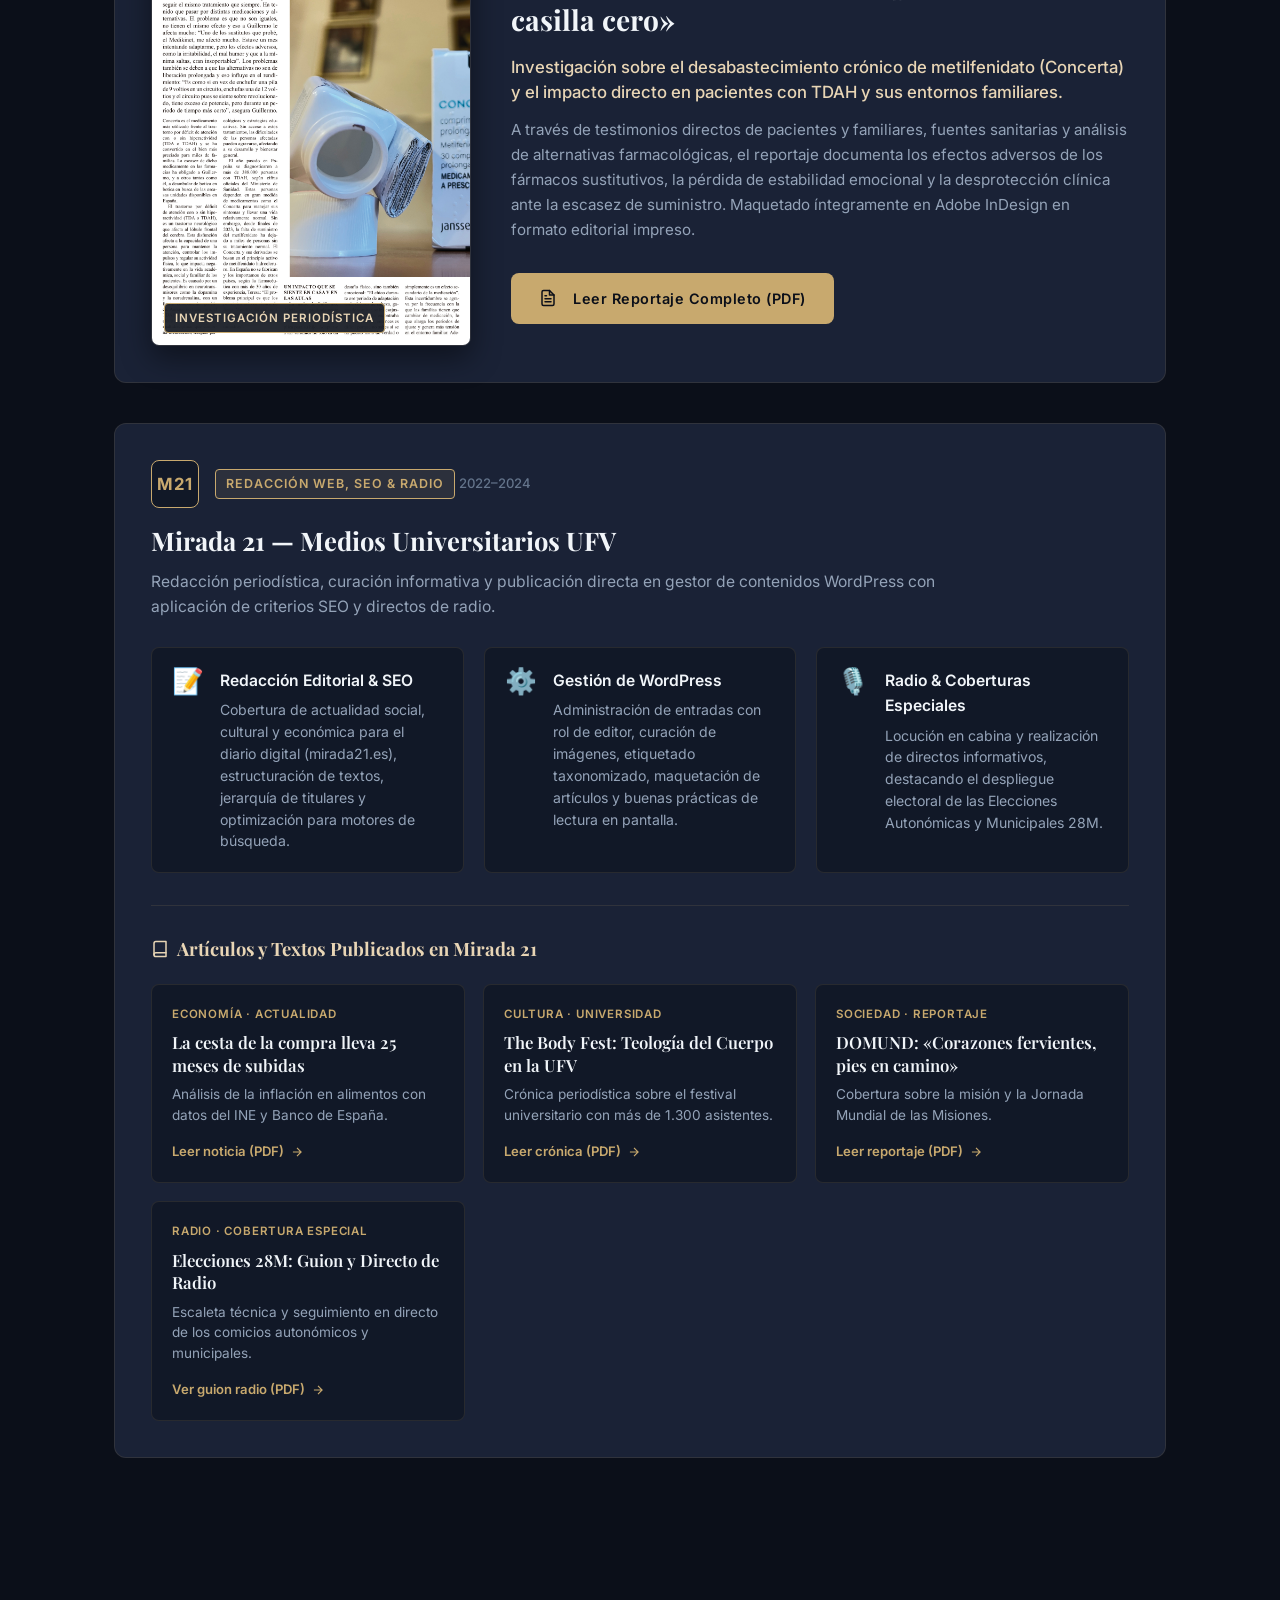
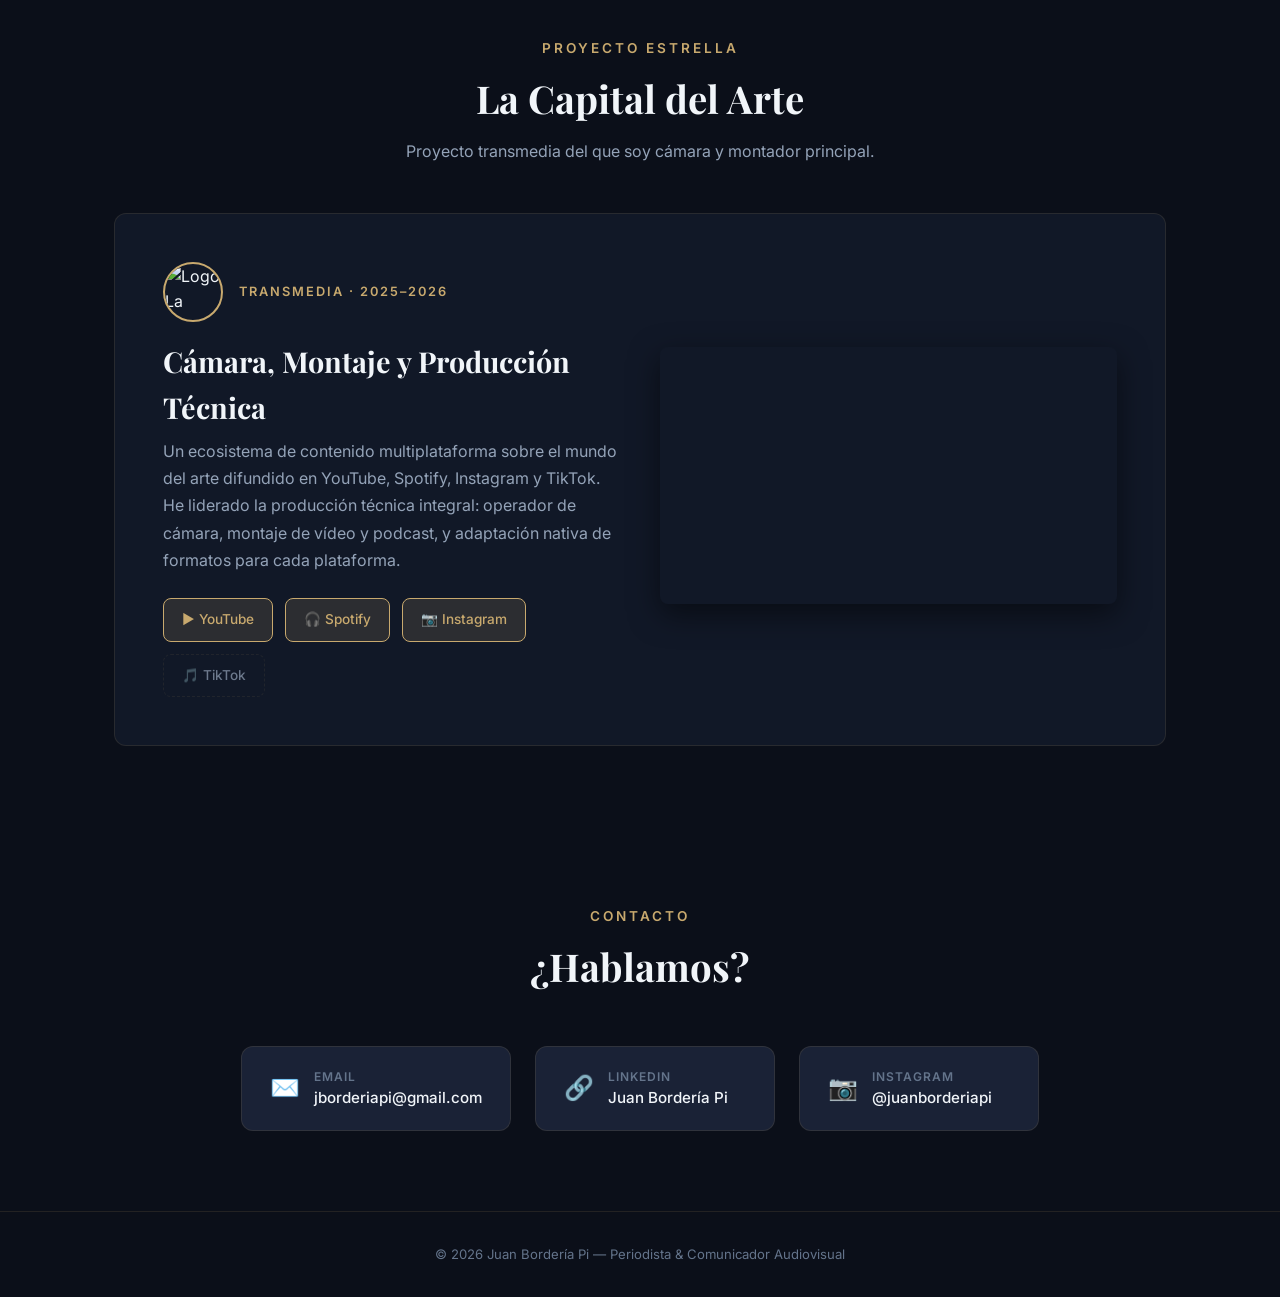
==== commit 9e2490f8: "feat(editorial): anadir accesos directos a textos y noticias publicadas en mirada 21" ====
--- a/index.html
+++ b/index.html
@@ -520,11 +520,52 @@
                     </div>
                 </div>
 
-                <div class="newsroom-actions">
-                    <a href="assets/docs/mirada21_elecciones_28m.pdf" target="_blank" rel="noopener noreferrer" class="btn btn-outline">
-                        <svg width="18" height="18" viewBox="0 0 24 24" fill="none" stroke="currentColor" stroke-width="2" stroke-linecap="round" stroke-linejoin="round" style="margin-right: 8px; vertical-align: -3px;"><path d="M21 15v4a2 2 0 0 1-2 2H5a2 2 0 0 1-2-2v-4"/><polyline points="7 10 12 15 17 10"/><line x1="12" y1="15" x2="12" y2="3"/></svg>
-                        Ver Guion y Cobertura 28M (PDF)
-                    </a>
+                <div class="newsroom-publications">
+                    <h4 class="publications-heading">
+                        <svg width="18" height="18" viewBox="0 0 24 24" fill="none" stroke="currentColor" stroke-width="2" stroke-linecap="round" stroke-linejoin="round" style="margin-right: 8px; vertical-align: -3px;"><path d="M4 19.5A2.5 2.5 0 0 1 6.5 17H20"/><path d="M6.5 2H20v20H6.5A2.5 2.5 0 0 1 4 19.5v-15A2.5 2.5 0 0 1 6.5 2z"/></svg>
+                        Artículos y Textos Publicados en Mirada 21
+                    </h4>
+                    <div class="publications-grid">
+                        <a href="assets/docs/mirada21_precio_alimentos.pdf" target="_blank" rel="noopener noreferrer" class="publication-card">
+                            <div class="pub-badge">Economía · Actualidad</div>
+                            <div class="pub-title">La cesta de la compra lleva 25 meses de subidas</div>
+                            <div class="pub-desc">Análisis de la inflación en alimentos con datos del INE y Banco de España.</div>
+                            <div class="pub-action">
+                                <span>Leer noticia (PDF)</span>
+                                <svg width="14" height="14" viewBox="0 0 24 24" fill="none" stroke="currentColor" stroke-width="2"><path d="M5 12h14M12 5l7 7-7 7"/></svg>
+                            </div>
+                        </a>
+
+                        <a href="assets/docs/mirada21_the_body_fest.pdf" target="_blank" rel="noopener noreferrer" class="publication-card">
+                            <div class="pub-badge">Cultura · Universidad</div>
+                            <div class="pub-title">The Body Fest: Teología del Cuerpo en la UFV</div>
+                            <div class="pub-desc">Crónica periodística sobre el festival universitario con más de 1.300 asistentes.</div>
+                            <div class="pub-action">
+                                <span>Leer crónica (PDF)</span>
+                                <svg width="14" height="14" viewBox="0 0 24 24" fill="none" stroke="currentColor" stroke-width="2"><path d="M5 12h14M12 5l7 7-7 7"/></svg>
+                            </div>
+                        </a>
+
+                        <a href="assets/docs/mirada21_domund.pdf" target="_blank" rel="noopener noreferrer" class="publication-card">
+                            <div class="pub-badge">Sociedad · Reportaje</div>
+                            <div class="pub-title">DOMUND: «Corazones fervientes, pies en camino»</div>
+                            <div class="pub-desc">Cobertura sobre la misión y la Jornada Mundial de las Misiones.</div>
+                            <div class="pub-action">
+                                <span>Leer reportaje (PDF)</span>
+                                <svg width="14" height="14" viewBox="0 0 24 24" fill="none" stroke="currentColor" stroke-width="2"><path d="M5 12h14M12 5l7 7-7 7"/></svg>
+                            </div>
+                        </a>
+
+                        <a href="assets/docs/mirada21_elecciones_28m.pdf" target="_blank" rel="noopener noreferrer" class="publication-card">
+                            <div class="pub-badge">Radio · Cobertura Especial</div>
+                            <div class="pub-title">Elecciones 28M: Guion y Directo de Radio</div>
+                            <div class="pub-desc">Escaleta técnica y seguimiento en directo de los comicios autonómicos y municipales.</div>
+                            <div class="pub-action">
+                                <span>Ver guion radio (PDF)</span>
+                                <svg width="14" height="14" viewBox="0 0 24 24" fill="none" stroke="currentColor" stroke-width="2"><path d="M5 12h14M12 5l7 7-7 7"/></svg>
+                            </div>
+                        </a>
+                    </div>
                 </div>
             </article>
         </div>
--- a/css/style.css
+++ b/css/style.css
@@ -899,6 +899,85 @@
     flex-wrap: wrap;
 }
 
+/* Publications Subsection in Newsroom */
+.newsroom-publications {
+    margin-top: 32px;
+    padding-top: 28px;
+    border-top: 1px solid var(--border);
+}
+
+.publications-heading {
+    font-family: var(--font-heading);
+    font-size: 1.15rem;
+    color: var(--accent-light);
+    margin-bottom: 20px;
+    display: flex;
+    align-items: center;
+}
+
+.publications-grid {
+    display: grid;
+    grid-template-columns: repeat(auto-fit, minmax(250px, 1fr));
+    gap: 18px;
+}
+
+.publication-card {
+    background: var(--bg-secondary);
+    border: 1px solid var(--border);
+    border-radius: var(--radius-sm);
+    padding: 20px;
+    display: flex;
+    flex-direction: column;
+    gap: 8px;
+    text-decoration: none;
+    transition: all var(--transition);
+}
+
+.publication-card:hover {
+    border-color: var(--accent);
+    transform: translateY(-3px);
+    box-shadow: 0 10px 25px rgba(0, 0, 0, 0.35);
+    background: var(--bg-card-hover);
+}
+
+.pub-badge {
+    font-size: 0.72rem;
+    text-transform: uppercase;
+    letter-spacing: 0.8px;
+    color: var(--accent);
+    font-weight: 600;
+}
+
+.pub-title {
+    font-family: var(--font-heading);
+    font-size: 1.05rem;
+    font-weight: 600;
+    color: var(--text-primary);
+    line-height: 1.35;
+}
+
+.pub-desc {
+    font-size: 0.85rem;
+    color: var(--text-secondary);
+    line-height: 1.5;
+    flex-grow: 1;
+}
+
+.pub-action {
+    font-size: 0.82rem;
+    font-weight: 600;
+    color: var(--accent);
+    display: flex;
+    align-items: center;
+    gap: 6px;
+    margin-top: 8px;
+    transition: color var(--transition);
+}
+
+.publication-card:hover .pub-action {
+    color: var(--accent-light);
+}
+
 /* =============================================
    RESPONSIVE
    ============================================= */
@@ -965,4 +1044,8 @@
     .newsroom-grid {
         grid-template-columns: 1fr;
     }
-}
+
+    .publications-grid {
+        grid-template-columns: 1fr;
+    }
+}
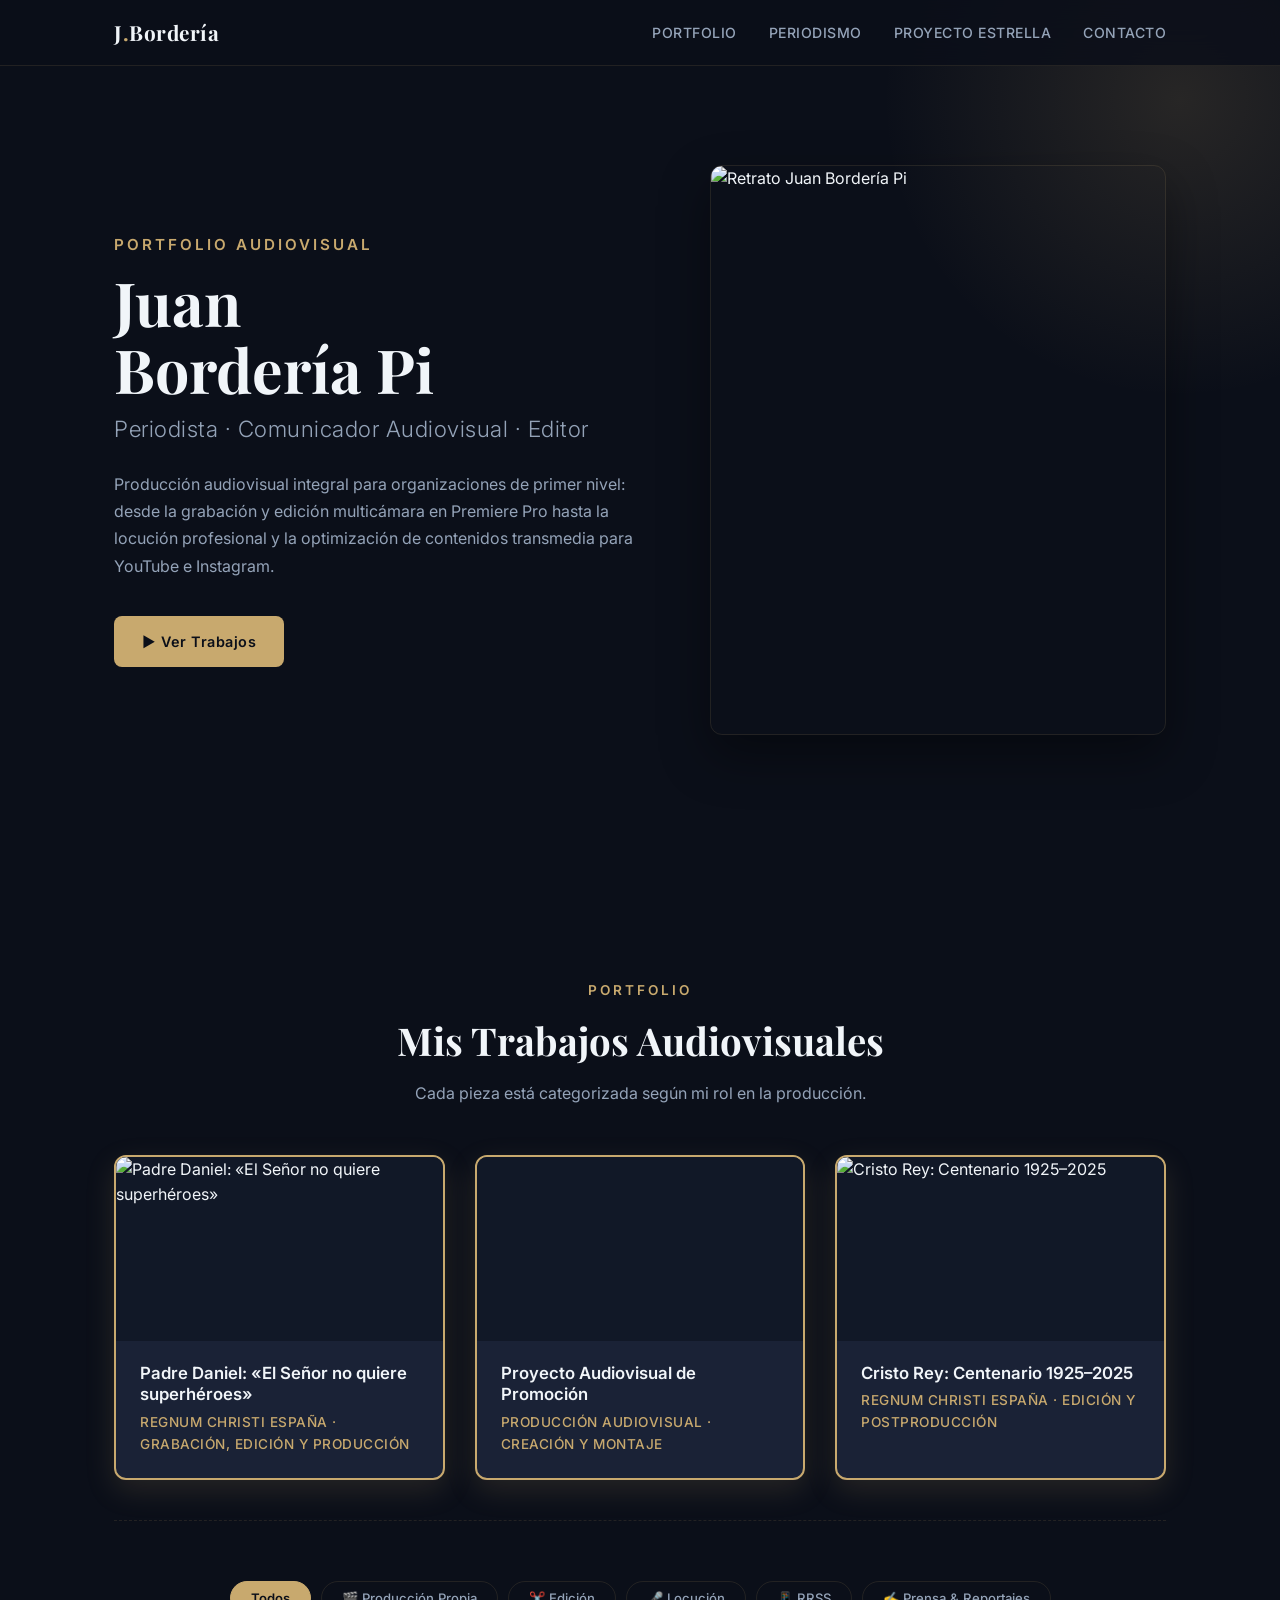
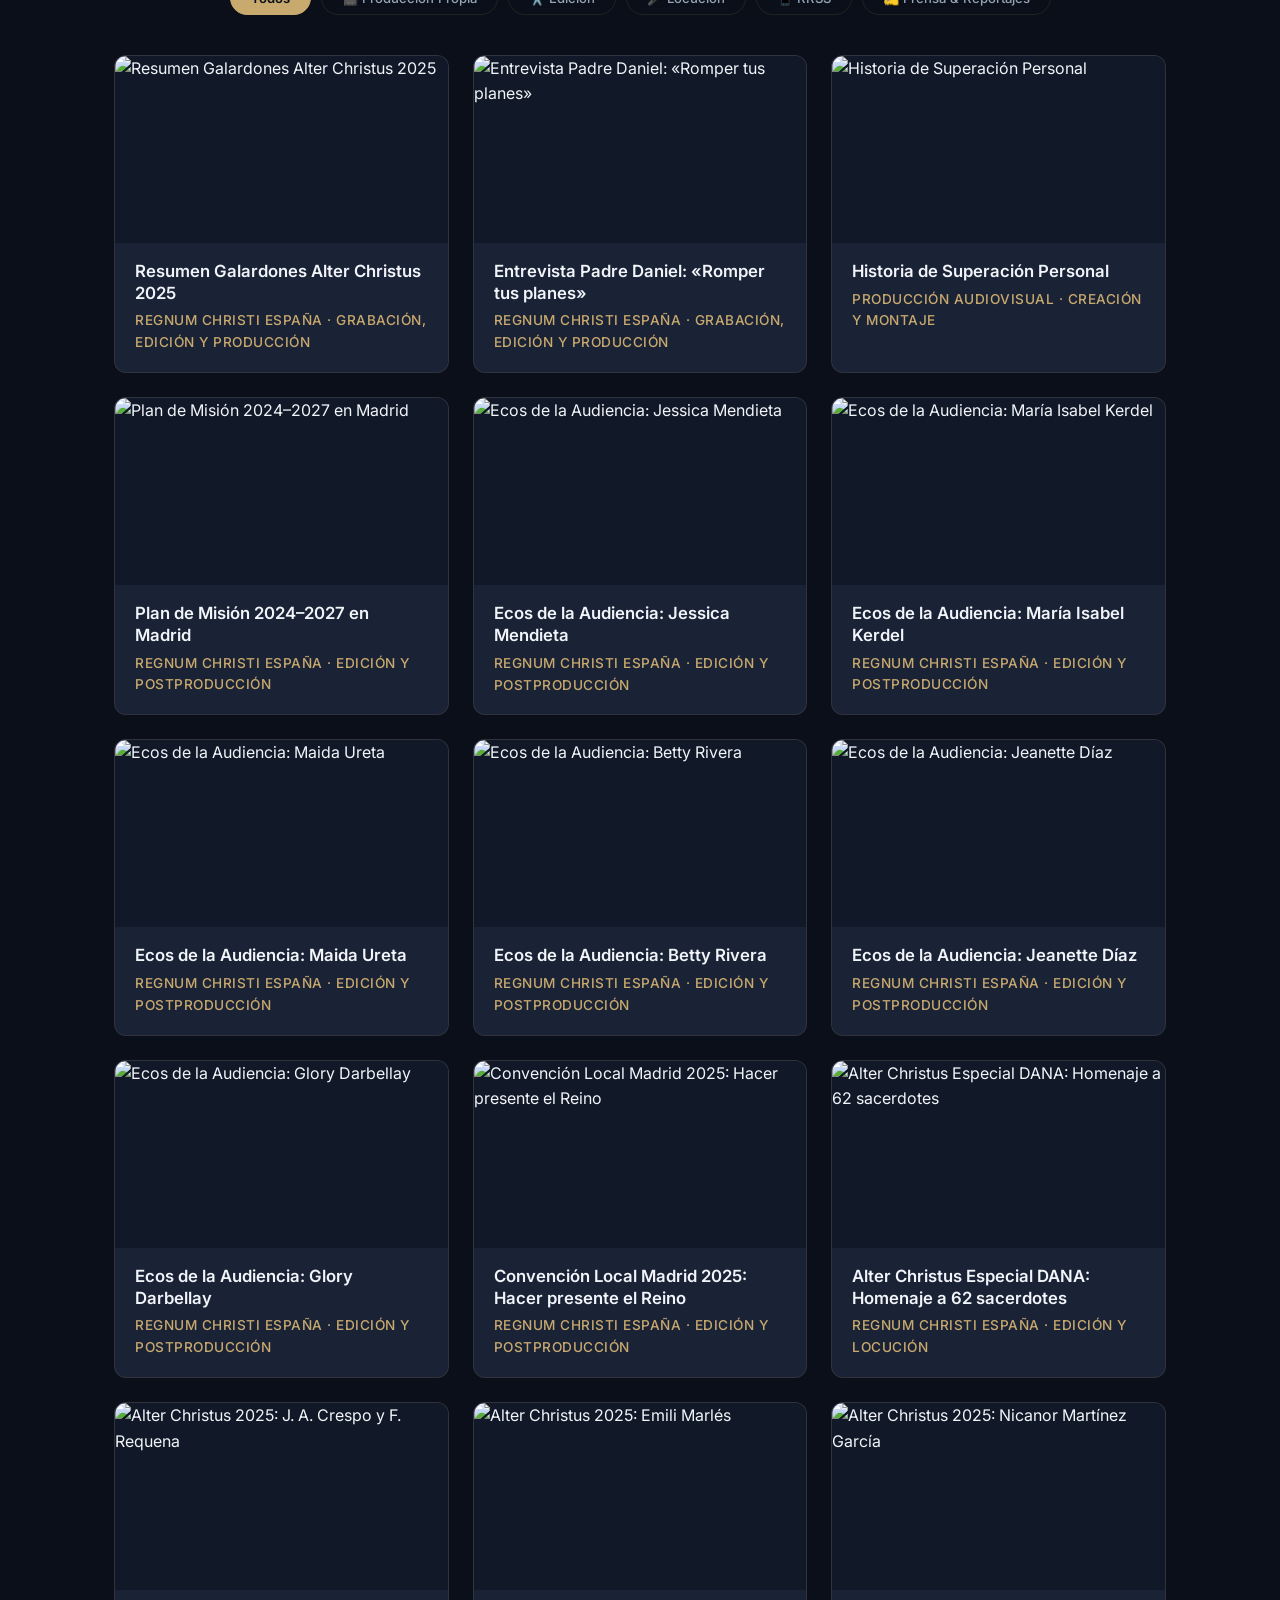
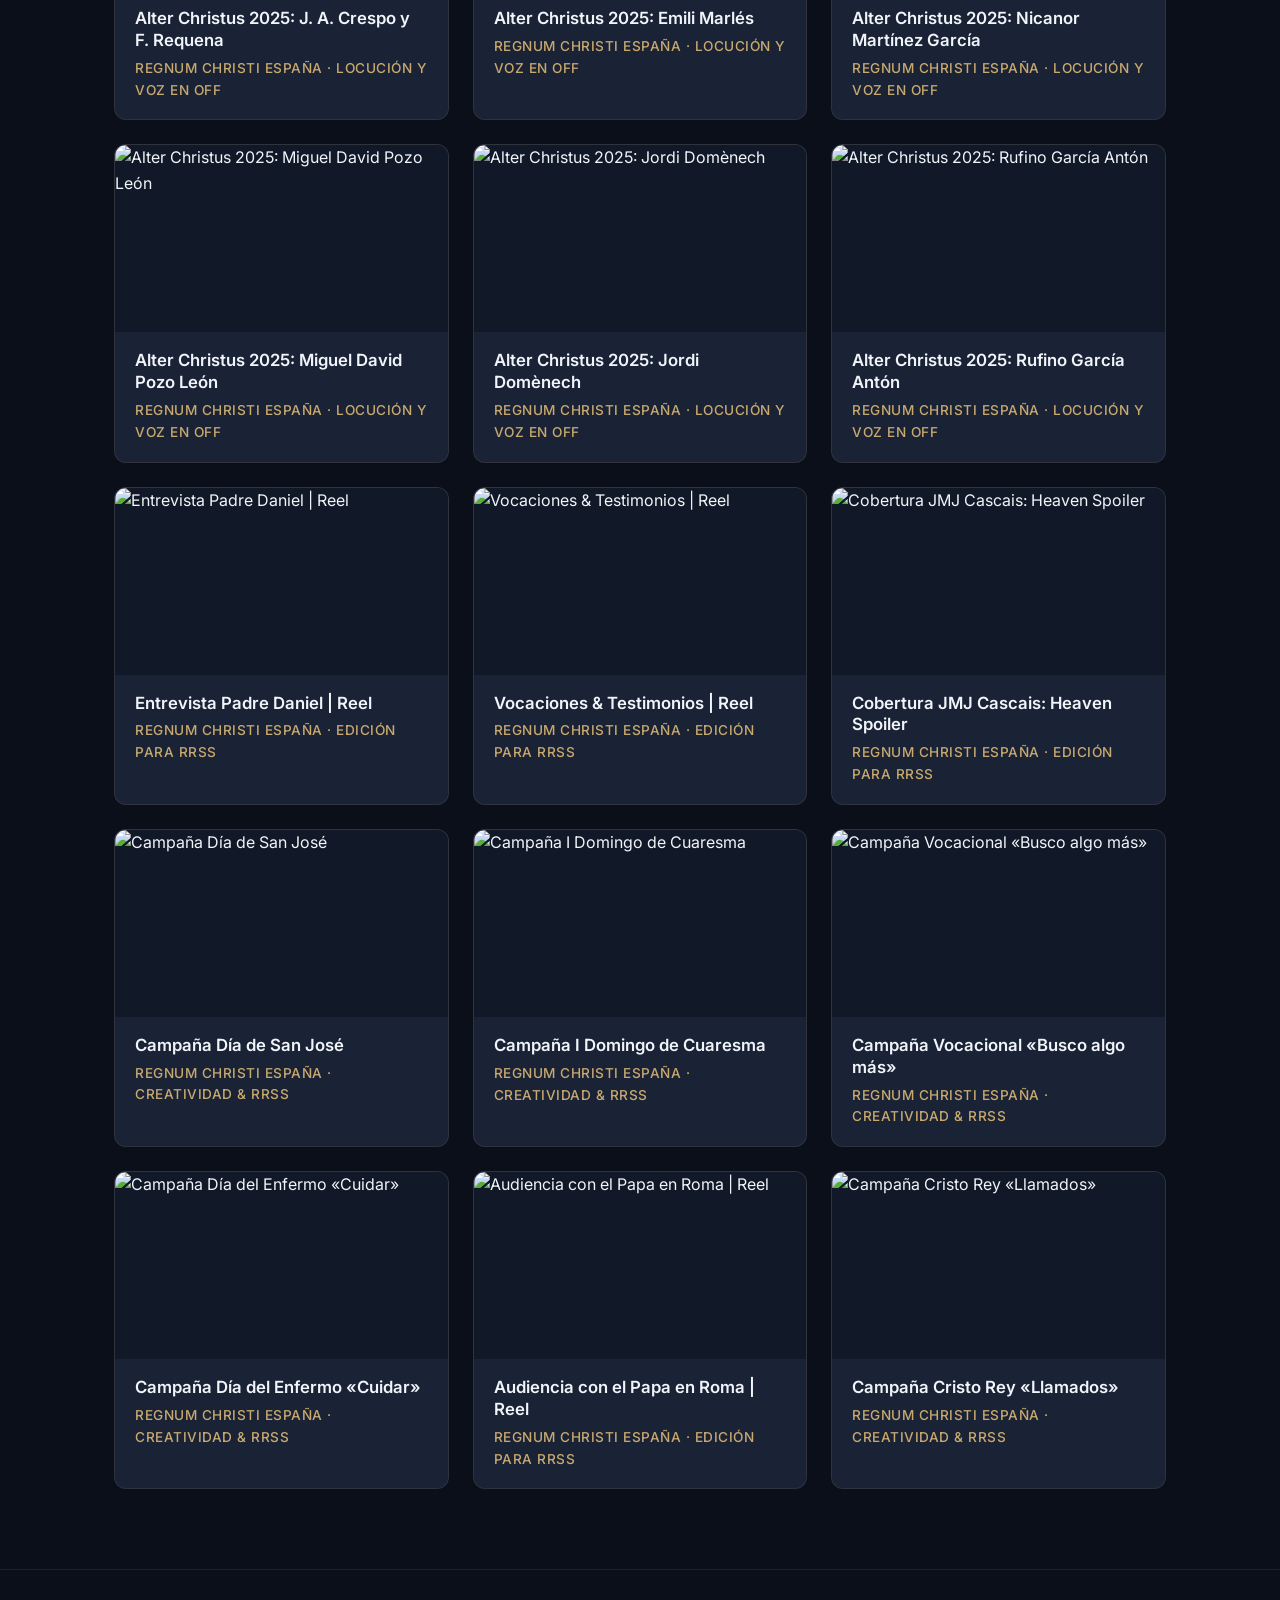
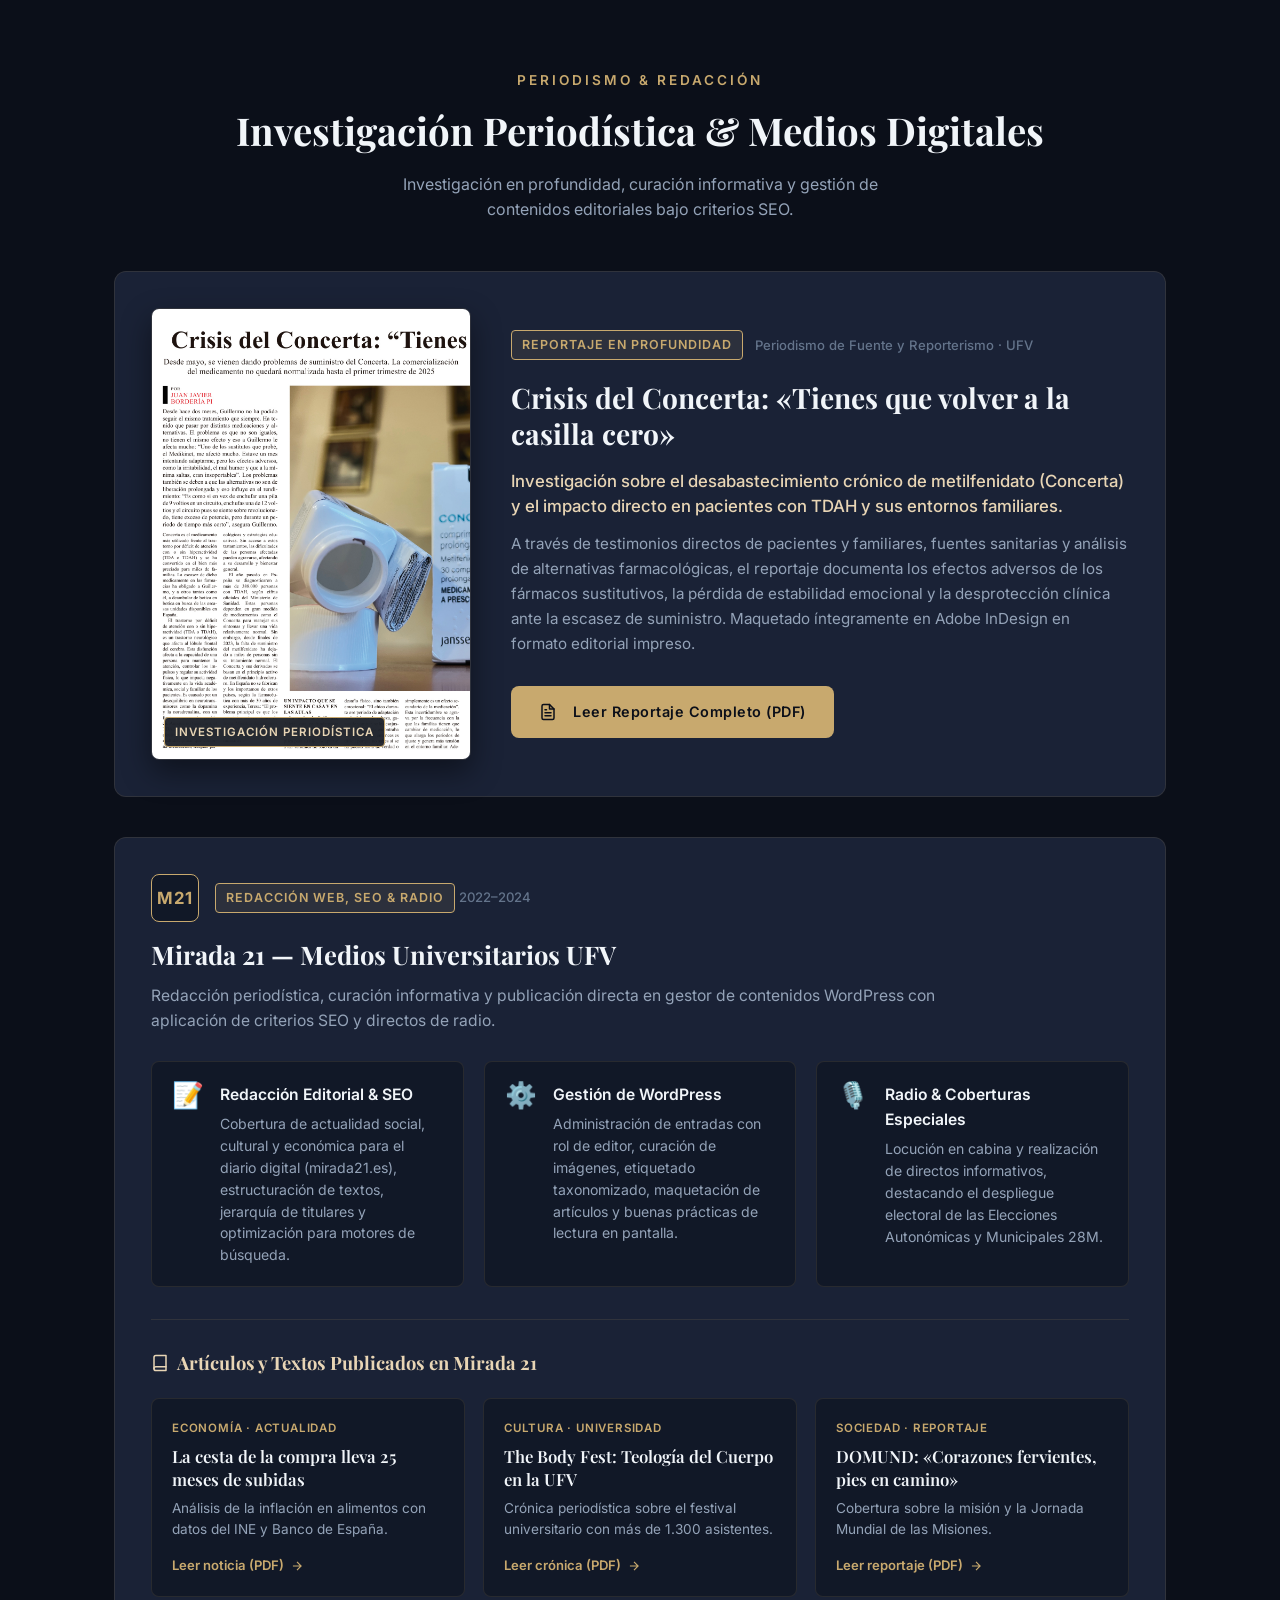
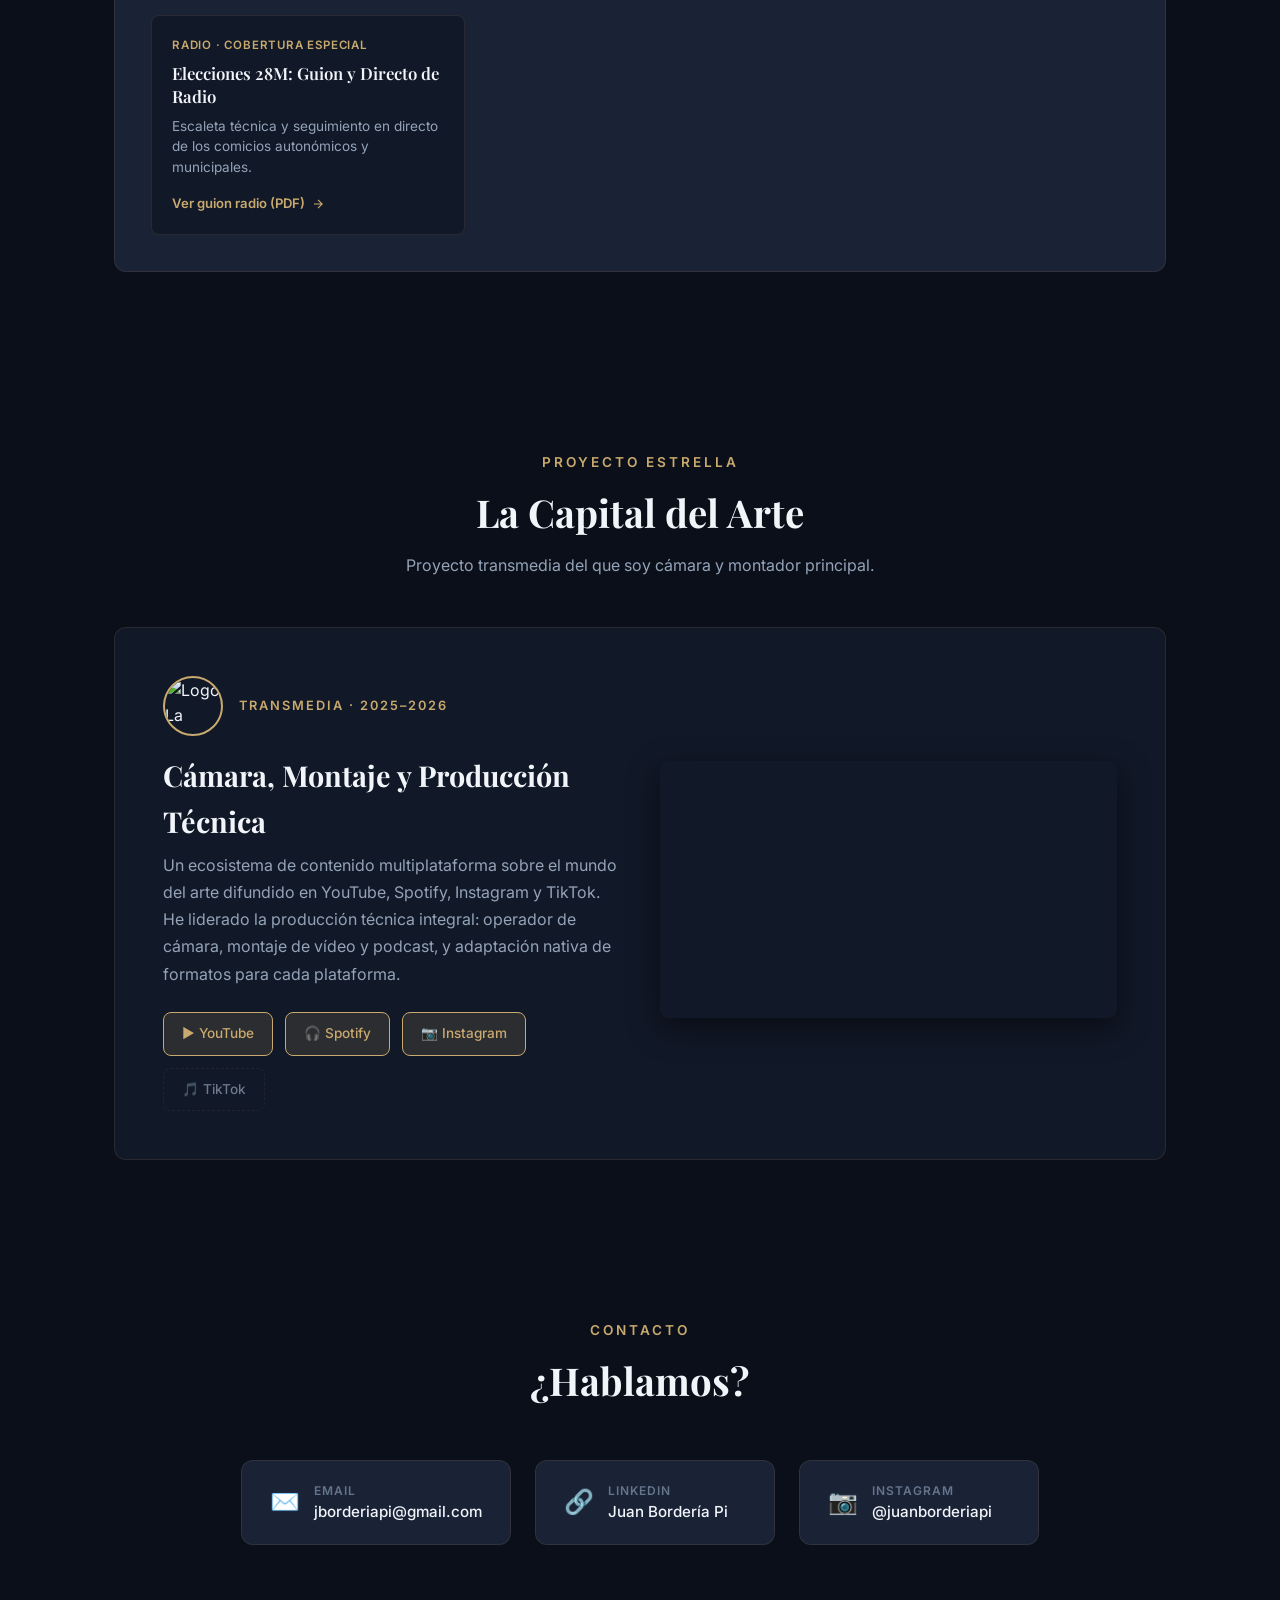
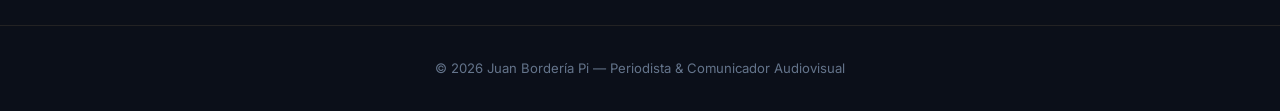
==== commit a7f93fe2: "feat(portfolio): asignar titulares reales tematicos a cada tarjeta y boton de filtro de prensa" ====
--- a/index.html
+++ b/index.html
@@ -127,34 +127,34 @@
         <div class="highlights-grid">
             <article class="highlight-card" data-id="N5Byr2mOn-g" data-platform="youtube" style="border: 2px solid var(--accent); box-shadow: 0 10px 30px rgba(200, 169, 110, 0.15);">
                 <div class="highlight-thumb">
-                    <img src="https://img.youtube.com/vi/N5Byr2mOn-g/maxresdefault.jpg" alt="Regnum Christi Institucional" loading="lazy" onerror="this.src='https://img.youtube.com/vi/N5Byr2mOn-g/hqdefault.jpg'">
+                    <img src="https://img.youtube.com/vi/N5Byr2mOn-g/maxresdefault.jpg" alt="Padre Daniel: «El Señor no quiere superhéroes»" loading="lazy" onerror="this.src='https://img.youtube.com/vi/N5Byr2mOn-g/hqdefault.jpg'">
                     <div class="play-icon"><svg viewBox="0 0 24 24"><path d="M8 5v14l11-7z"/></svg></div>
                 </div>
                 <div class="highlight-info">
-                    <div class="video-title">Regnum Christi Institucional</div>
-                    <div class="video-role">Grabación, edición y producción</div>
+                    <div class="video-title">Padre Daniel: «El Señor no quiere superhéroes»</div>
+                    <div class="video-role">Regnum Christi España · Grabación, edición y producción</div>
                 </div>
             </article>
 
             <article class="highlight-card" data-id="mtowqpWHopw" data-platform="youtube" style="border: 2px solid var(--accent); box-shadow: 0 10px 30px rgba(200, 169, 110, 0.15);">
                 <div class="highlight-thumb">
-                    <img src="https://img.youtube.com/vi/mtowqpWHopw/maxresdefault.jpg" alt="Proyecto Audiovisual Destacado" loading="lazy" onerror="this.src='https://img.youtube.com/vi/mtowqpWHopw/hqdefault.jpg'">
+                    <img src="https://img.youtube.com/vi/mtowqpWHopw/maxresdefault.jpg" alt="Proyecto Audiovisual de Promoción" loading="lazy" onerror="this.src='https://img.youtube.com/vi/mtowqpWHopw/hqdefault.jpg'">
                     <div class="play-icon"><svg viewBox="0 0 24 24"><path d="M8 5v14l11-7z"/></svg></div>
                 </div>
                 <div class="highlight-info">
-                    <div class="video-title">Proyecto Audiovisual Destacado</div>
-                    <div class="video-role">Grabación, edición y producción</div>
+                    <div class="video-title">Proyecto Audiovisual de Promoción</div>
+                    <div class="video-role">Producción audiovisual · Creación y montaje</div>
                 </div>
             </article>
 
             <article class="highlight-card" data-id="NlhGJHQ6JOU" data-platform="youtube" style="border: 2px solid var(--accent); box-shadow: 0 10px 30px rgba(200, 169, 110, 0.15);">
                 <div class="highlight-thumb">
-                    <img src="https://img.youtube.com/vi/NlhGJHQ6JOU/maxresdefault.jpg" alt="Pieza Institucional Premium" loading="lazy" onerror="this.src='https://img.youtube.com/vi/NlhGJHQ6JOU/hqdefault.jpg'">
+                    <img src="https://img.youtube.com/vi/NlhGJHQ6JOU/maxresdefault.jpg" alt="Cristo Rey: Centenario 1925–2025" loading="lazy" onerror="this.src='https://img.youtube.com/vi/NlhGJHQ6JOU/hqdefault.jpg'">
                     <div class="play-icon"><svg viewBox="0 0 24 24"><path d="M8 5v14l11-7z"/></svg></div>
                 </div>
                 <div class="highlight-info">
-                    <div class="video-title">Pieza Institucional Premium</div>
-                    <div class="video-role">Edición y postproducción</div>
+                    <div class="video-title">Cristo Rey: Centenario 1925–2025</div>
+                    <div class="video-role">Regnum Christi España · Edición y postproducción</div>
                 </div>
             </article>
         </div>
@@ -165,277 +165,278 @@
             <button class="filter-btn" data-filter="edicion">✂️ Edición</button>
             <button class="filter-btn" data-filter="locucion">🎤 Locución</button>
             <button class="filter-btn" data-filter="rrss">📱 RRSS</button>
+            <button class="filter-btn" data-filter="periodismo">✍️ Prensa & Reportajes</button>
         </div>
 
         <div class="video-grid" id="video-grid">
             <article class="video-card" data-category="produccion" data-id="ILr6aVEausI" data-platform="youtube">
                 <div class="video-thumb">
-                    <img src="https://img.youtube.com/vi/ILr6aVEausI/hqdefault.jpg" alt="Producción Audiovisual Completa" loading="lazy">
-                    <div class="play-icon"><svg viewBox="0 0 24 24"><path d="M8 5v14l11-7z"/></svg></div>
-                </div>
-                <div class="video-info">
-                    <div class="video-title">Producción Audiovisual Completa</div>
-                    <div class="video-role">Grabación, edición y producción</div>
+                    <img src="https://img.youtube.com/vi/ILr6aVEausI/hqdefault.jpg" alt="Resumen Galardones Alter Christus 2025" loading="lazy">
+                    <div class="play-icon"><svg viewBox="0 0 24 24"><path d="M8 5v14l11-7z"/></svg></div>
+                </div>
+                <div class="video-info">
+                    <div class="video-title">Resumen Galardones Alter Christus 2025</div>
+                    <div class="video-role">Regnum Christi España · Grabación, edición y producción</div>
                 </div>
             </article>
             <article class="video-card" data-category="produccion" data-id="lZiSt-EwxYI" data-platform="youtube">
                 <div class="video-thumb">
-                    <img src="https://img.youtube.com/vi/lZiSt-EwxYI/hqdefault.jpg" alt="Vídeo Institucional RC" loading="lazy">
-                    <div class="play-icon"><svg viewBox="0 0 24 24"><path d="M8 5v14l11-7z"/></svg></div>
-                </div>
-                <div class="video-info">
-                    <div class="video-title">Vídeo Institucional RC</div>
-                    <div class="video-role">Grabación, edición y producción</div>
+                    <img src="https://img.youtube.com/vi/lZiSt-EwxYI/hqdefault.jpg" alt="Entrevista Padre Daniel: «Romper tus planes»" loading="lazy">
+                    <div class="play-icon"><svg viewBox="0 0 24 24"><path d="M8 5v14l11-7z"/></svg></div>
+                </div>
+                <div class="video-info">
+                    <div class="video-title">Entrevista Padre Daniel: «Romper tus planes»</div>
+                    <div class="video-role">Regnum Christi España · Grabación, edición y producción</div>
                 </div>
             </article>
             <article class="video-card" data-category="produccion" data-id="D3cMDm1j9wY" data-platform="youtube">
                 <div class="video-thumb">
-                    <img src="https://img.youtube.com/vi/D3cMDm1j9wY/hqdefault.jpg" alt="Proyecto Audiovisual Propio" loading="lazy">
-                    <div class="play-icon"><svg viewBox="0 0 24 24"><path d="M8 5v14l11-7z"/></svg></div>
-                </div>
-                <div class="video-info">
-                    <div class="video-title">Proyecto Audiovisual Propio</div>
-                    <div class="video-role">Grabación, edición y producción</div>
+                    <img src="https://img.youtube.com/vi/D3cMDm1j9wY/hqdefault.jpg" alt="Historia de Superación Personal" loading="lazy">
+                    <div class="play-icon"><svg viewBox="0 0 24 24"><path d="M8 5v14l11-7z"/></svg></div>
+                </div>
+                <div class="video-info">
+                    <div class="video-title">Historia de Superación Personal</div>
+                    <div class="video-role">Producción audiovisual · Creación y montaje</div>
                 </div>
             </article>
             <article class="video-card" data-category="edicion" data-id="gxQ6BIMZY9U" data-platform="youtube">
                 <div class="video-thumb">
-                    <img src="https://img.youtube.com/vi/gxQ6BIMZY9U/hqdefault.jpg" alt="Vídeo Corporativo RC" loading="lazy">
-                    <div class="play-icon"><svg viewBox="0 0 24 24"><path d="M8 5v14l11-7z"/></svg></div>
-                </div>
-                <div class="video-info">
-                    <div class="video-title">Vídeo Corporativo RC</div>
-                    <div class="video-role">Edición y postproducción</div>
+                    <img src="https://img.youtube.com/vi/gxQ6BIMZY9U/hqdefault.jpg" alt="Plan de Misión 2024–2027 en Madrid" loading="lazy">
+                    <div class="play-icon"><svg viewBox="0 0 24 24"><path d="M8 5v14l11-7z"/></svg></div>
+                </div>
+                <div class="video-info">
+                    <div class="video-title">Plan de Misión 2024–2027 en Madrid</div>
+                    <div class="video-role">Regnum Christi España · Edición y postproducción</div>
                 </div>
             </article>
             <article class="video-card" data-category="edicion" data-id="eugu_8fjzeY" data-platform="youtube">
                 <div class="video-thumb">
-                    <img src="https://img.youtube.com/vi/eugu_8fjzeY/hqdefault.jpg" alt="Vídeo Corporativo RC" loading="lazy">
-                    <div class="play-icon"><svg viewBox="0 0 24 24"><path d="M8 5v14l11-7z"/></svg></div>
-                </div>
-                <div class="video-info">
-                    <div class="video-title">Vídeo Corporativo RC</div>
-                    <div class="video-role">Edición y postproducción</div>
+                    <img src="https://img.youtube.com/vi/eugu_8fjzeY/hqdefault.jpg" alt="Ecos de la Audiencia: Jessica Mendieta" loading="lazy">
+                    <div class="play-icon"><svg viewBox="0 0 24 24"><path d="M8 5v14l11-7z"/></svg></div>
+                </div>
+                <div class="video-info">
+                    <div class="video-title">Ecos de la Audiencia: Jessica Mendieta</div>
+                    <div class="video-role">Regnum Christi España · Edición y postproducción</div>
                 </div>
             </article>
             <article class="video-card" data-category="edicion" data-id="0DjWuAS02aY" data-platform="youtube">
                 <div class="video-thumb">
-                    <img src="https://img.youtube.com/vi/0DjWuAS02aY/hqdefault.jpg" alt="Pieza Audiovisual RC" loading="lazy">
-                    <div class="play-icon"><svg viewBox="0 0 24 24"><path d="M8 5v14l11-7z"/></svg></div>
-                </div>
-                <div class="video-info">
-                    <div class="video-title">Pieza Audiovisual RC</div>
-                    <div class="video-role">Edición y postproducción</div>
+                    <img src="https://img.youtube.com/vi/0DjWuAS02aY/hqdefault.jpg" alt="Ecos de la Audiencia: María Isabel Kerdel" loading="lazy">
+                    <div class="play-icon"><svg viewBox="0 0 24 24"><path d="M8 5v14l11-7z"/></svg></div>
+                </div>
+                <div class="video-info">
+                    <div class="video-title">Ecos de la Audiencia: María Isabel Kerdel</div>
+                    <div class="video-role">Regnum Christi España · Edición y postproducción</div>
                 </div>
             </article>
             <article class="video-card" data-category="edicion" data-id="DvOGafQY0W4" data-platform="youtube">
                 <div class="video-thumb">
-                    <img src="https://img.youtube.com/vi/DvOGafQY0W4/hqdefault.jpg" alt="Contenido Institucional RC" loading="lazy">
-                    <div class="play-icon"><svg viewBox="0 0 24 24"><path d="M8 5v14l11-7z"/></svg></div>
-                </div>
-                <div class="video-info">
-                    <div class="video-title">Contenido Institucional RC</div>
-                    <div class="video-role">Edición y postproducción</div>
+                    <img src="https://img.youtube.com/vi/DvOGafQY0W4/hqdefault.jpg" alt="Ecos de la Audiencia: Maida Ureta" loading="lazy">
+                    <div class="play-icon"><svg viewBox="0 0 24 24"><path d="M8 5v14l11-7z"/></svg></div>
+                </div>
+                <div class="video-info">
+                    <div class="video-title">Ecos de la Audiencia: Maida Ureta</div>
+                    <div class="video-role">Regnum Christi España · Edición y postproducción</div>
                 </div>
             </article>
             <article class="video-card" data-category="edicion" data-id="5onfCbZ80Yc" data-platform="youtube">
                 <div class="video-thumb">
-                    <img src="https://img.youtube.com/vi/5onfCbZ80Yc/hqdefault.jpg" alt="Vídeo Institucional RC" loading="lazy">
-                    <div class="play-icon"><svg viewBox="0 0 24 24"><path d="M8 5v14l11-7z"/></svg></div>
-                </div>
-                <div class="video-info">
-                    <div class="video-title">Vídeo Institucional RC</div>
-                    <div class="video-role">Edición y postproducción</div>
+                    <img src="https://img.youtube.com/vi/5onfCbZ80Yc/hqdefault.jpg" alt="Ecos de la Audiencia: Betty Rivera" loading="lazy">
+                    <div class="play-icon"><svg viewBox="0 0 24 24"><path d="M8 5v14l11-7z"/></svg></div>
+                </div>
+                <div class="video-info">
+                    <div class="video-title">Ecos de la Audiencia: Betty Rivera</div>
+                    <div class="video-role">Regnum Christi España · Edición y postproducción</div>
                 </div>
             </article>
             <article class="video-card" data-category="edicion" data-id="_NbB1N3U9bQ" data-platform="youtube">
                 <div class="video-thumb">
-                    <img src="https://img.youtube.com/vi/_NbB1N3U9bQ/hqdefault.jpg" alt="Pieza Audiovisual RC" loading="lazy">
-                    <div class="play-icon"><svg viewBox="0 0 24 24"><path d="M8 5v14l11-7z"/></svg></div>
-                </div>
-                <div class="video-info">
-                    <div class="video-title">Pieza Audiovisual RC</div>
-                    <div class="video-role">Edición y postproducción</div>
+                    <img src="https://img.youtube.com/vi/_NbB1N3U9bQ/hqdefault.jpg" alt="Ecos de la Audiencia: Jeanette Díaz" loading="lazy">
+                    <div class="play-icon"><svg viewBox="0 0 24 24"><path d="M8 5v14l11-7z"/></svg></div>
+                </div>
+                <div class="video-info">
+                    <div class="video-title">Ecos de la Audiencia: Jeanette Díaz</div>
+                    <div class="video-role">Regnum Christi España · Edición y postproducción</div>
                 </div>
             </article>
             <article class="video-card" data-category="edicion" data-id="bhpokneN90E" data-platform="youtube">
                 <div class="video-thumb">
-                    <img src="https://img.youtube.com/vi/bhpokneN90E/hqdefault.jpg" alt="Contenido Digital RC" loading="lazy">
-                    <div class="play-icon"><svg viewBox="0 0 24 24"><path d="M8 5v14l11-7z"/></svg></div>
-                </div>
-                <div class="video-info">
-                    <div class="video-title">Contenido Digital RC</div>
-                    <div class="video-role">Edición y postproducción</div>
+                    <img src="https://img.youtube.com/vi/bhpokneN90E/hqdefault.jpg" alt="Ecos de la Audiencia: Glory Darbellay" loading="lazy">
+                    <div class="play-icon"><svg viewBox="0 0 24 24"><path d="M8 5v14l11-7z"/></svg></div>
+                </div>
+                <div class="video-info">
+                    <div class="video-title">Ecos de la Audiencia: Glory Darbellay</div>
+                    <div class="video-role">Regnum Christi España · Edición y postproducción</div>
                 </div>
             </article>
             <article class="video-card" data-category="edicion" data-id="BU3GOcBMoT0" data-platform="youtube">
                 <div class="video-thumb">
-                    <img src="https://img.youtube.com/vi/BU3GOcBMoT0/hqdefault.jpg" alt="Vídeo Corporativo RC" loading="lazy">
-                    <div class="play-icon"><svg viewBox="0 0 24 24"><path d="M8 5v14l11-7z"/></svg></div>
-                </div>
-                <div class="video-info">
-                    <div class="video-title">Vídeo Corporativo RC</div>
-                    <div class="video-role">Edición y postproducción</div>
+                    <img src="https://img.youtube.com/vi/BU3GOcBMoT0/hqdefault.jpg" alt="Convención Local Madrid 2025: Hacer presente el Reino" loading="lazy">
+                    <div class="play-icon"><svg viewBox="0 0 24 24"><path d="M8 5v14l11-7z"/></svg></div>
+                </div>
+                <div class="video-info">
+                    <div class="video-title">Convención Local Madrid 2025: Hacer presente el Reino</div>
+                    <div class="video-role">Regnum Christi España · Edición y postproducción</div>
                 </div>
             </article>
             <article class="video-card" data-category="edicion" data-id="3cz9E_F6Lko" data-platform="youtube">
                 <div class="video-thumb">
-                    <img src="https://img.youtube.com/vi/3cz9E_F6Lko/hqdefault.jpg" alt="Vídeo con Locución Propia" loading="lazy">
-                    <div class="play-icon"><svg viewBox="0 0 24 24"><path d="M8 5v14l11-7z"/></svg></div>
-                </div>
-                <div class="video-info">
-                    <div class="video-title">Vídeo con Locución Propia</div>
-                    <div class="video-role">Edición y locución</div>
+                    <img src="https://img.youtube.com/vi/3cz9E_F6Lko/hqdefault.jpg" alt="Alter Christus Especial DANA: Homenaje a 62 sacerdotes" loading="lazy">
+                    <div class="play-icon"><svg viewBox="0 0 24 24"><path d="M8 5v14l11-7z"/></svg></div>
+                </div>
+                <div class="video-info">
+                    <div class="video-title">Alter Christus Especial DANA: Homenaje a 62 sacerdotes</div>
+                    <div class="video-role">Regnum Christi España · Edición y locución</div>
                 </div>
             </article>
             <article class="video-card" data-category="locucion" data-id="mV0vAHHyeuA" data-platform="youtube">
                 <div class="video-thumb">
-                    <img src="https://img.youtube.com/vi/mV0vAHHyeuA/hqdefault.jpg" alt="Pieza Informativa RC" loading="lazy">
-                    <div class="play-icon"><svg viewBox="0 0 24 24"><path d="M8 5v14l11-7z"/></svg></div>
-                </div>
-                <div class="video-info">
-                    <div class="video-title">Pieza Informativa RC</div>
-                    <div class="video-role">Locución y voz en off</div>
+                    <img src="https://img.youtube.com/vi/mV0vAHHyeuA/hqdefault.jpg" alt="Alter Christus 2025: J. A. Crespo y F. Requena" loading="lazy">
+                    <div class="play-icon"><svg viewBox="0 0 24 24"><path d="M8 5v14l11-7z"/></svg></div>
+                </div>
+                <div class="video-info">
+                    <div class="video-title">Alter Christus 2025: J. A. Crespo y F. Requena</div>
+                    <div class="video-role">Regnum Christi España · Locución y voz en off</div>
                 </div>
             </article>
             <article class="video-card" data-category="locucion" data-id="MyoT6U6FsG4" data-platform="youtube">
                 <div class="video-thumb">
-                    <img src="https://img.youtube.com/vi/MyoT6U6FsG4/hqdefault.jpg" alt="Contenido Institucional RC" loading="lazy">
-                    <div class="play-icon"><svg viewBox="0 0 24 24"><path d="M8 5v14l11-7z"/></svg></div>
-                </div>
-                <div class="video-info">
-                    <div class="video-title">Contenido Institucional RC</div>
-                    <div class="video-role">Locución y voz en off</div>
+                    <img src="https://img.youtube.com/vi/MyoT6U6FsG4/hqdefault.jpg" alt="Alter Christus 2025: Emili Marlés" loading="lazy">
+                    <div class="play-icon"><svg viewBox="0 0 24 24"><path d="M8 5v14l11-7z"/></svg></div>
+                </div>
+                <div class="video-info">
+                    <div class="video-title">Alter Christus 2025: Emili Marlés</div>
+                    <div class="video-role">Regnum Christi España · Locución y voz en off</div>
                 </div>
             </article>
             <article class="video-card" data-category="locucion" data-id="codr3tqjFfM" data-platform="youtube">
                 <div class="video-thumb">
-                    <img src="https://img.youtube.com/vi/codr3tqjFfM/hqdefault.jpg" alt="Vídeo Informativo RC" loading="lazy">
-                    <div class="play-icon"><svg viewBox="0 0 24 24"><path d="M8 5v14l11-7z"/></svg></div>
-                </div>
-                <div class="video-info">
-                    <div class="video-title">Vídeo Informativo RC</div>
-                    <div class="video-role">Locución y voz en off</div>
+                    <img src="https://img.youtube.com/vi/codr3tqjFfM/hqdefault.jpg" alt="Alter Christus 2025: Nicanor Martínez García" loading="lazy">
+                    <div class="play-icon"><svg viewBox="0 0 24 24"><path d="M8 5v14l11-7z"/></svg></div>
+                </div>
+                <div class="video-info">
+                    <div class="video-title">Alter Christus 2025: Nicanor Martínez García</div>
+                    <div class="video-role">Regnum Christi España · Locución y voz en off</div>
                 </div>
             </article>
             <article class="video-card" data-category="locucion" data-id="nReNGofoTRw" data-platform="youtube">
                 <div class="video-thumb">
-                    <img src="https://img.youtube.com/vi/nReNGofoTRw/hqdefault.jpg" alt="Pieza Corporativa RC" loading="lazy">
-                    <div class="play-icon"><svg viewBox="0 0 24 24"><path d="M8 5v14l11-7z"/></svg></div>
-                </div>
-                <div class="video-info">
-                    <div class="video-title">Pieza Corporativa RC</div>
-                    <div class="video-role">Locución y voz en off</div>
+                    <img src="https://img.youtube.com/vi/nReNGofoTRw/hqdefault.jpg" alt="Alter Christus 2025: Miguel David Pozo León" loading="lazy">
+                    <div class="play-icon"><svg viewBox="0 0 24 24"><path d="M8 5v14l11-7z"/></svg></div>
+                </div>
+                <div class="video-info">
+                    <div class="video-title">Alter Christus 2025: Miguel David Pozo León</div>
+                    <div class="video-role">Regnum Christi España · Locución y voz en off</div>
                 </div>
             </article>
             <article class="video-card" data-category="locucion" data-id="5LKUW_xVyEw" data-platform="youtube">
                 <div class="video-thumb">
-                    <img src="https://img.youtube.com/vi/5LKUW_xVyEw/hqdefault.jpg" alt="Contenido Digital RC" loading="lazy">
-                    <div class="play-icon"><svg viewBox="0 0 24 24"><path d="M8 5v14l11-7z"/></svg></div>
-                </div>
-                <div class="video-info">
-                    <div class="video-title">Contenido Digital RC</div>
-                    <div class="video-role">Locución y voz en off</div>
+                    <img src="https://img.youtube.com/vi/5LKUW_xVyEw/hqdefault.jpg" alt="Alter Christus 2025: Jordi Domènech" loading="lazy">
+                    <div class="play-icon"><svg viewBox="0 0 24 24"><path d="M8 5v14l11-7z"/></svg></div>
+                </div>
+                <div class="video-info">
+                    <div class="video-title">Alter Christus 2025: Jordi Domènech</div>
+                    <div class="video-role">Regnum Christi España · Locución y voz en off</div>
                 </div>
             </article>
             <article class="video-card" data-category="locucion" data-id="vMPbj9NqJ4k" data-platform="youtube">
                 <div class="video-thumb">
-                    <img src="https://img.youtube.com/vi/vMPbj9NqJ4k/hqdefault.jpg" alt="Vídeo Institucional RC" loading="lazy">
-                    <div class="play-icon"><svg viewBox="0 0 24 24"><path d="M8 5v14l11-7z"/></svg></div>
-                </div>
-                <div class="video-info">
-                    <div class="video-title">Vídeo Institucional RC</div>
-                    <div class="video-role">Locución y voz en off</div>
+                    <img src="https://img.youtube.com/vi/vMPbj9NqJ4k/hqdefault.jpg" alt="Alter Christus 2025: Rufino García Antón" loading="lazy">
+                    <div class="play-icon"><svg viewBox="0 0 24 24"><path d="M8 5v14l11-7z"/></svg></div>
+                </div>
+                <div class="video-info">
+                    <div class="video-title">Alter Christus 2025: Rufino García Antón</div>
+                    <div class="video-role">Regnum Christi España · Locución y voz en off</div>
                 </div>
             </article>
             <article class="video-card" data-category="rrss" data-id="DXwwzqcoBd5" data-platform="instagram">
                 <div class="video-thumb">
-                    <div class="instagram-thumb"><img src="assets/img/ig/1.jpg" alt="Publicación @rc_espana" loading="lazy"></div>
-                    <div class="play-icon"><svg viewBox="0 0 24 24"><path d="M8 5v14l11-7z"/></svg></div>
-                </div>
-                <div class="video-info">
-                    <div class="video-title">Publicación @rc_espana</div>
-                    <div class="video-role">Contenido para RRSS</div>
+                    <div class="instagram-thumb"><img src="assets/img/ig/1.jpg" alt="Entrevista Padre Daniel | Reel" loading="lazy"></div>
+                    <div class="play-icon"><svg viewBox="0 0 24 24"><path d="M8 5v14l11-7z"/></svg></div>
+                </div>
+                <div class="video-info">
+                    <div class="video-title">Entrevista Padre Daniel | Reel</div>
+                    <div class="video-role">Regnum Christi España · Edición para RRSS</div>
                 </div>
             </article>
             <article class="video-card" data-category="rrss" data-id="DV5lGVZiHgW" data-platform="instagram">
                 <div class="video-thumb">
-                    <div class="instagram-thumb"><img src="assets/img/ig/2.jpg" alt="Publicación @rc_espana" loading="lazy"></div>
-                    <div class="play-icon"><svg viewBox="0 0 24 24"><path d="M8 5v14l11-7z"/></svg></div>
-                </div>
-                <div class="video-info">
-                    <div class="video-title">Publicación @rc_espana</div>
-                    <div class="video-role">Contenido para RRSS</div>
+                    <div class="instagram-thumb"><img src="assets/img/ig/2.jpg" alt="Vocaciones & Testimonios | Reel" loading="lazy"></div>
+                    <div class="play-icon"><svg viewBox="0 0 24 24"><path d="M8 5v14l11-7z"/></svg></div>
+                </div>
+                <div class="video-info">
+                    <div class="video-title">Vocaciones & Testimonios | Reel</div>
+                    <div class="video-role">Regnum Christi España · Edición para RRSS</div>
                 </div>
             </article>
             <article class="video-card" data-category="rrss" data-id="DWCDF24iN9v" data-platform="instagram">
                 <div class="video-thumb">
-                    <div class="instagram-thumb"><img src="assets/img/ig/3.jpg" alt="Publicación @rc_espana" loading="lazy"></div>
-                    <div class="play-icon"><svg viewBox="0 0 24 24"><path d="M8 5v14l11-7z"/></svg></div>
-                </div>
-                <div class="video-info">
-                    <div class="video-title">Publicación @rc_espana</div>
-                    <div class="video-role">Contenido para RRSS</div>
+                    <div class="instagram-thumb"><img src="assets/img/ig/3.jpg" alt="Cobertura JMJ Cascais: Heaven Spoiler" loading="lazy"></div>
+                    <div class="play-icon"><svg viewBox="0 0 24 24"><path d="M8 5v14l11-7z"/></svg></div>
+                </div>
+                <div class="video-info">
+                    <div class="video-title">Cobertura JMJ Cascais: Heaven Spoiler</div>
+                    <div class="video-role">Regnum Christi España · Edición para RRSS</div>
                 </div>
             </article>
             <article class="video-card" data-category="rrss" data-id="DWEK4PoCMMD" data-platform="instagram">
                 <div class="video-thumb">
-                    <div class="instagram-thumb"><img src="assets/img/ig/4.jpg" alt="Publicación @rc_espana" loading="lazy"></div>
-                    <div class="play-icon"><svg viewBox="0 0 24 24"><path d="M8 5v14l11-7z"/></svg></div>
-                </div>
-                <div class="video-info">
-                    <div class="video-title">Publicación @rc_espana</div>
-                    <div class="video-role">Contenido para RRSS</div>
+                    <div class="instagram-thumb"><img src="assets/img/ig/4.jpg" alt="Campaña Día de San José" loading="lazy"></div>
+                    <div class="play-icon"><svg viewBox="0 0 24 24"><path d="M8 5v14l11-7z"/></svg></div>
+                </div>
+                <div class="video-info">
+                    <div class="video-title">Campaña Día de San José</div>
+                    <div class="video-role">Regnum Christi España · Creatividad & RRSS</div>
                 </div>
             </article>
             <article class="video-card" data-category="rrss" data-id="DVDaXBBCCZM" data-platform="instagram">
                 <div class="video-thumb">
-                    <div class="instagram-thumb"><img src="assets/img/ig/5.jpg" alt="Publicación @rc_espana" loading="lazy"></div>
-                    <div class="play-icon"><svg viewBox="0 0 24 24"><path d="M8 5v14l11-7z"/></svg></div>
-                </div>
-                <div class="video-info">
-                    <div class="video-title">Publicación @rc_espana</div>
-                    <div class="video-role">Contenido para RRSS</div>
+                    <div class="instagram-thumb"><img src="assets/img/ig/5.jpg" alt="Campaña I Domingo de Cuaresma" loading="lazy"></div>
+                    <div class="play-icon"><svg viewBox="0 0 24 24"><path d="M8 5v14l11-7z"/></svg></div>
+                </div>
+                <div class="video-info">
+                    <div class="video-title">Campaña I Domingo de Cuaresma</div>
+                    <div class="video-role">Regnum Christi España · Creatividad & RRSS</div>
                 </div>
             </article>
             <article class="video-card" data-category="rrss" data-id="DU5IPfUiF59" data-platform="instagram">
                 <div class="video-thumb">
-                    <div class="instagram-thumb"><img src="assets/img/ig/6.jpg" alt="Publicación @rc_espana" loading="lazy"></div>
-                    <div class="play-icon"><svg viewBox="0 0 24 24"><path d="M8 5v14l11-7z"/></svg></div>
-                </div>
-                <div class="video-info">
-                    <div class="video-title">Publicación @rc_espana</div>
-                    <div class="video-role">Contenido para RRSS</div>
+                    <div class="instagram-thumb"><img src="assets/img/ig/6.jpg" alt="Campaña Vocacional «Busco algo más»" loading="lazy"></div>
+                    <div class="play-icon"><svg viewBox="0 0 24 24"><path d="M8 5v14l11-7z"/></svg></div>
+                </div>
+                <div class="video-info">
+                    <div class="video-title">Campaña Vocacional «Busco algo más»</div>
+                    <div class="video-role">Regnum Christi España · Creatividad & RRSS</div>
                 </div>
             </article>
             <article class="video-card" data-category="rrss" data-id="DUndxKsCGaF" data-platform="instagram">
                 <div class="video-thumb">
-                    <div class="instagram-thumb"><img src="assets/img/ig/7.jpg" alt="Publicación @rc_espana" loading="lazy"></div>
-                    <div class="play-icon"><svg viewBox="0 0 24 24"><path d="M8 5v14l11-7z"/></svg></div>
-                </div>
-                <div class="video-info">
-                    <div class="video-title">Publicación @rc_espana</div>
-                    <div class="video-role">Contenido para RRSS</div>
+                    <div class="instagram-thumb"><img src="assets/img/ig/7.jpg" alt="Campaña Día del Enfermo «Cuidar»" loading="lazy"></div>
+                    <div class="play-icon"><svg viewBox="0 0 24 24"><path d="M8 5v14l11-7z"/></svg></div>
+                </div>
+                <div class="video-info">
+                    <div class="video-title">Campaña Día del Enfermo «Cuidar»</div>
+                    <div class="video-role">Regnum Christi España · Creatividad & RRSS</div>
                 </div>
             </article>
             <article class="video-card" data-category="rrss" data-id="DUS9IsmiMfx" data-platform="instagram">
                 <div class="video-thumb">
-                    <div class="instagram-thumb"><img src="assets/img/ig/8.jpg" alt="Publicación @rc_espana" loading="lazy"></div>
-                    <div class="play-icon"><svg viewBox="0 0 24 24"><path d="M8 5v14l11-7z"/></svg></div>
-                </div>
-                <div class="video-info">
-                    <div class="video-title">Publicación @rc_espana</div>
-                    <div class="video-role">Contenido para RRSS</div>
+                    <div class="instagram-thumb"><img src="assets/img/ig/8.jpg" alt="Audiencia con el Papa en Roma | Reel" loading="lazy"></div>
+                    <div class="play-icon"><svg viewBox="0 0 24 24"><path d="M8 5v14l11-7z"/></svg></div>
+                </div>
+                <div class="video-info">
+                    <div class="video-title">Audiencia con el Papa en Roma | Reel</div>
+                    <div class="video-role">Regnum Christi España · Edición para RRSS</div>
                 </div>
             </article>
             <article class="video-card" data-category="rrss" data-id="DRXynKYiEXt" data-platform="instagram">
                 <div class="video-thumb">
-                    <div class="instagram-thumb"><img src="assets/img/ig/9.jpg" alt="Publicación @rc_espana" loading="lazy"></div>
-                    <div class="play-icon"><svg viewBox="0 0 24 24"><path d="M8 5v14l11-7z"/></svg></div>
-                </div>
-                <div class="video-info">
-                    <div class="video-title">Publicación @rc_espana</div>
-                    <div class="video-role">Contenido para RRSS</div>
+                    <div class="instagram-thumb"><img src="assets/img/ig/9.jpg" alt="Campaña Cristo Rey «Llamados»" loading="lazy"></div>
+                    <div class="play-icon"><svg viewBox="0 0 24 24"><path d="M8 5v14l11-7z"/></svg></div>
+                </div>
+                <div class="video-info">
+                    <div class="video-title">Campaña Cristo Rey «Llamados»</div>
+                    <div class="video-role">Regnum Christi España · Creatividad & RRSS</div>
                 </div>
             </article>
         </div>
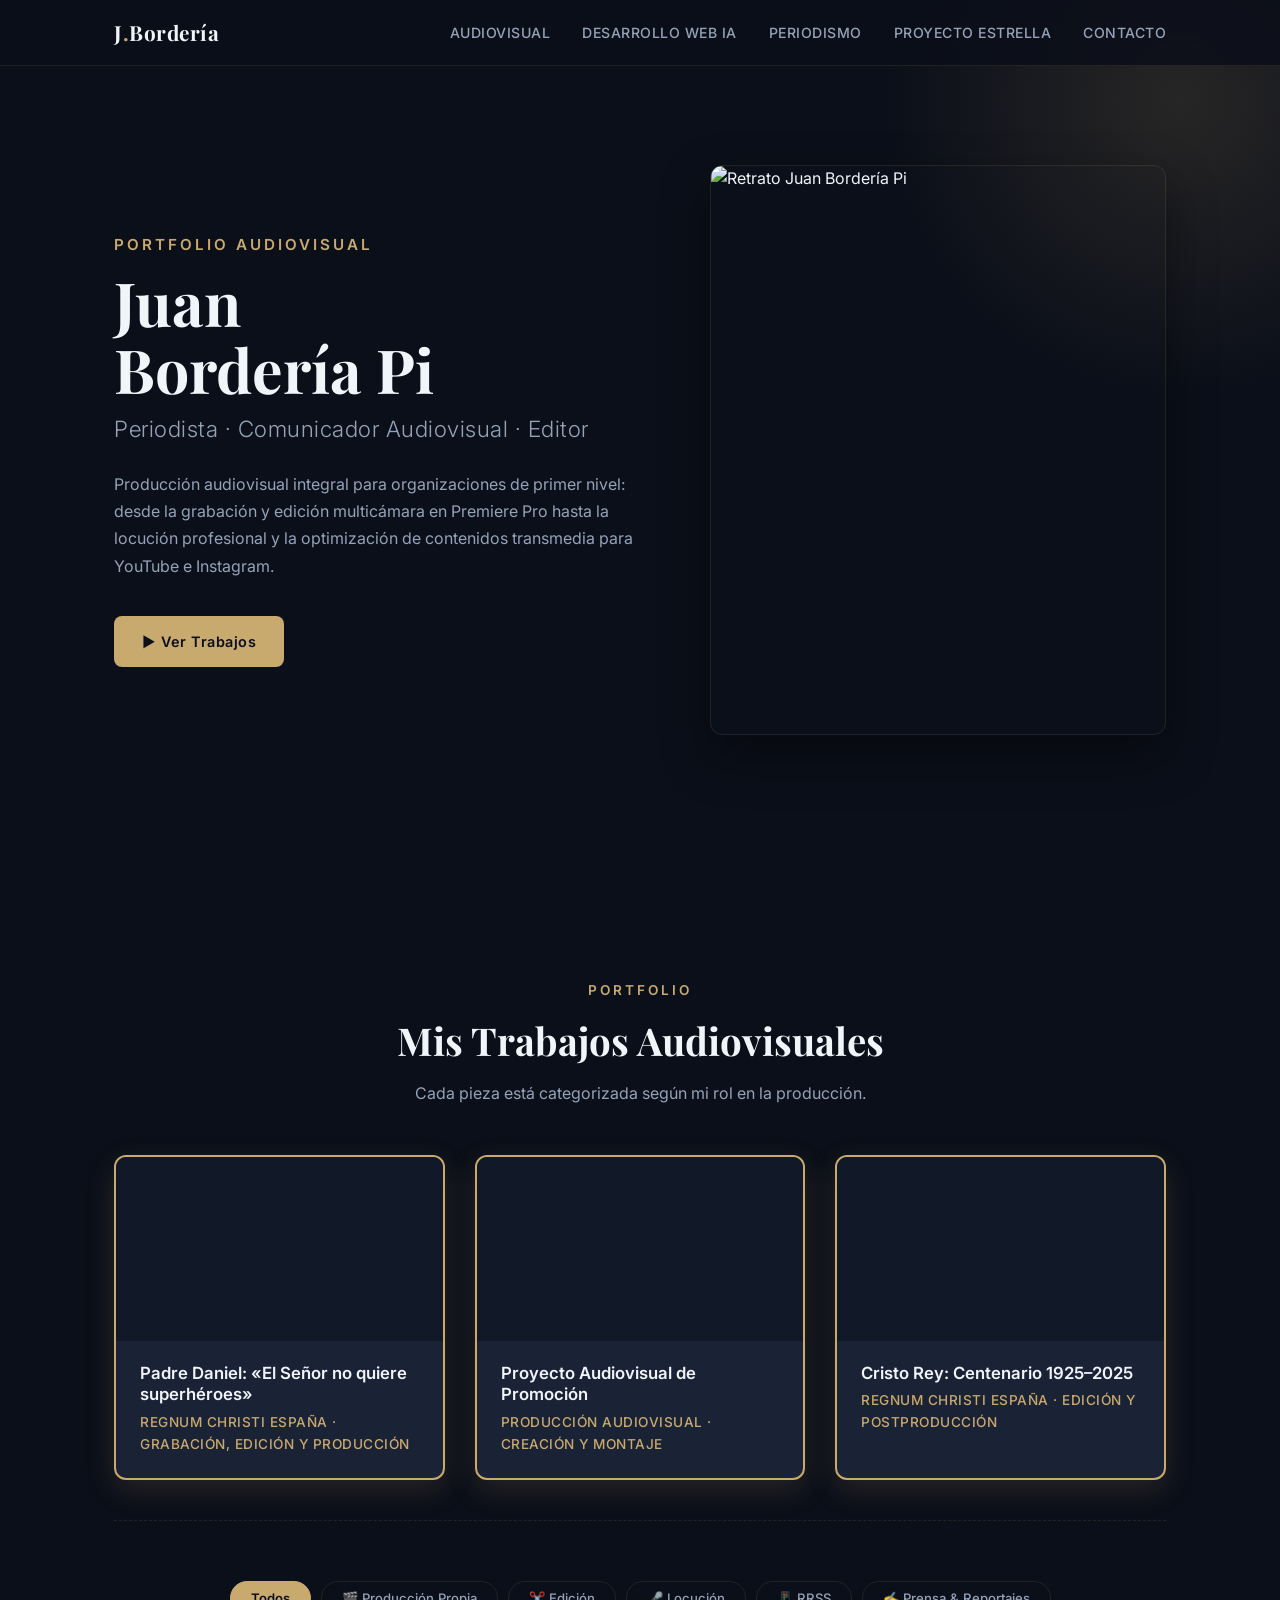
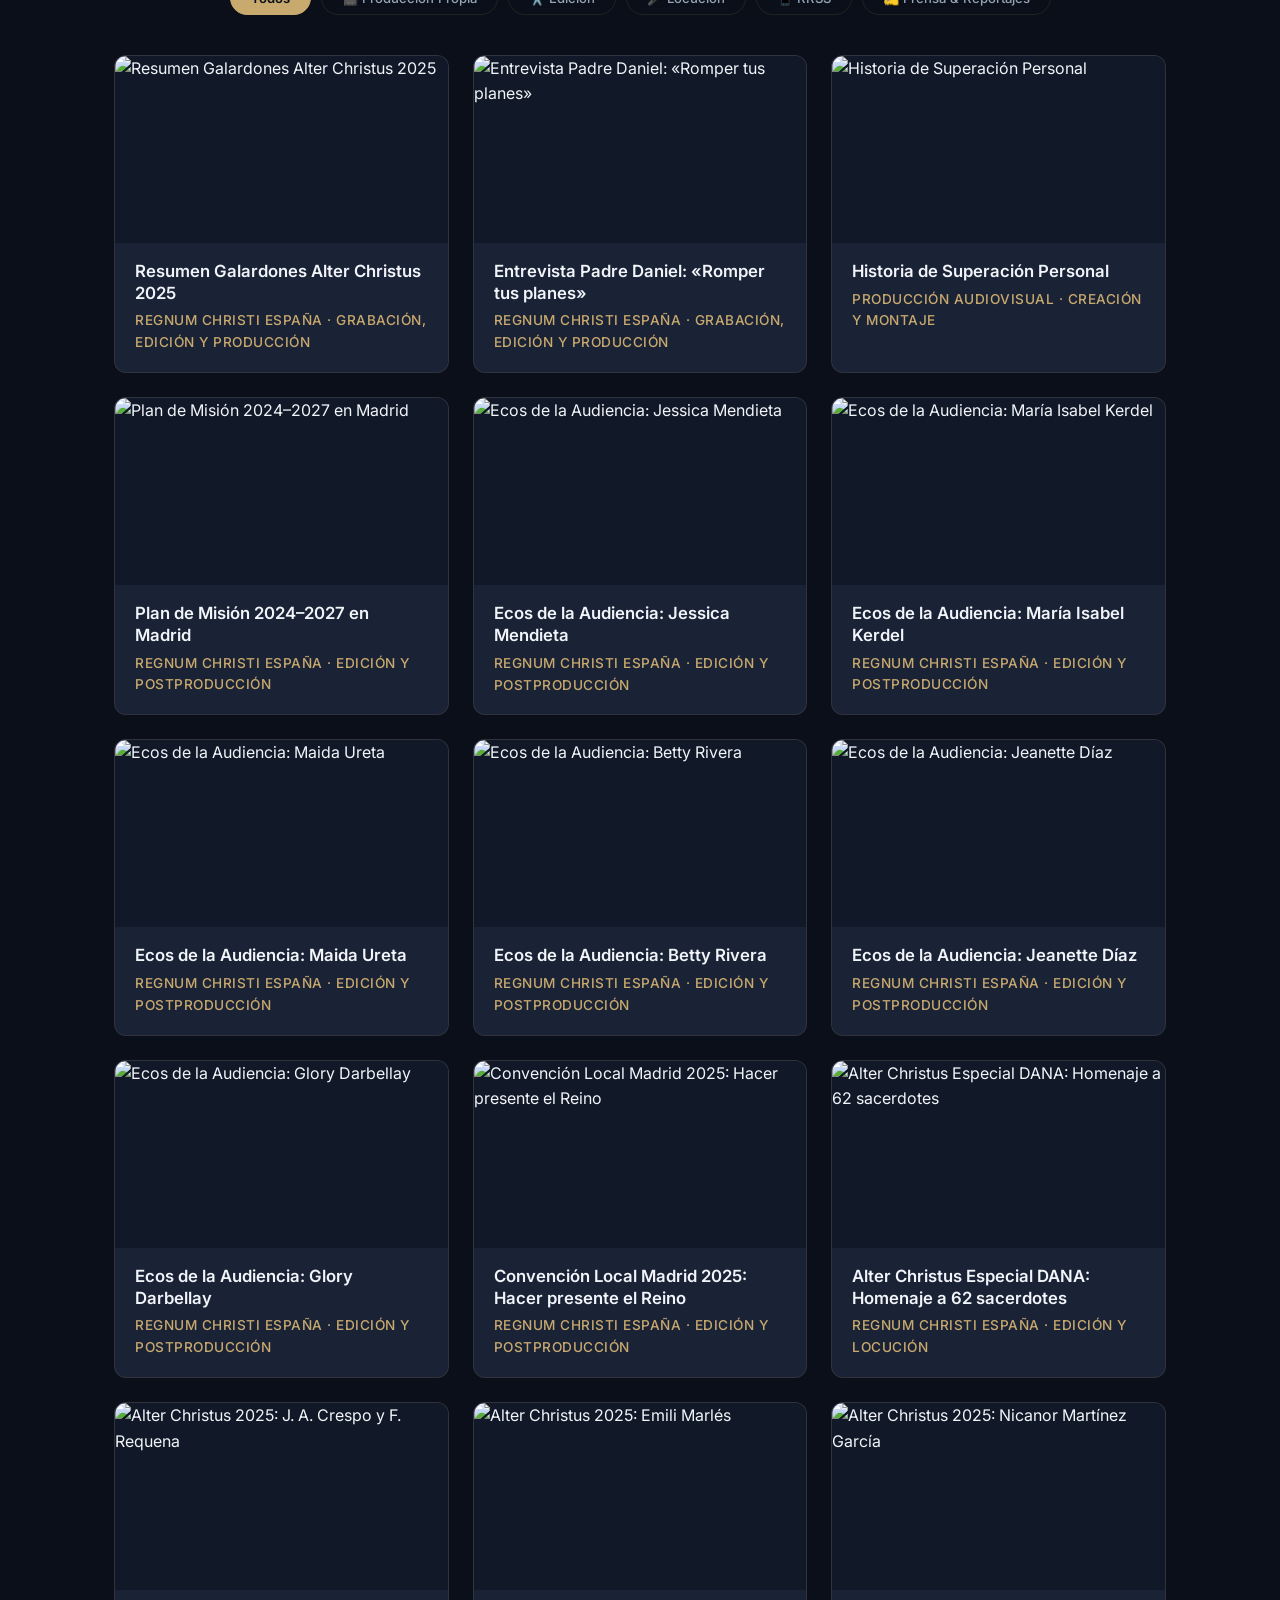
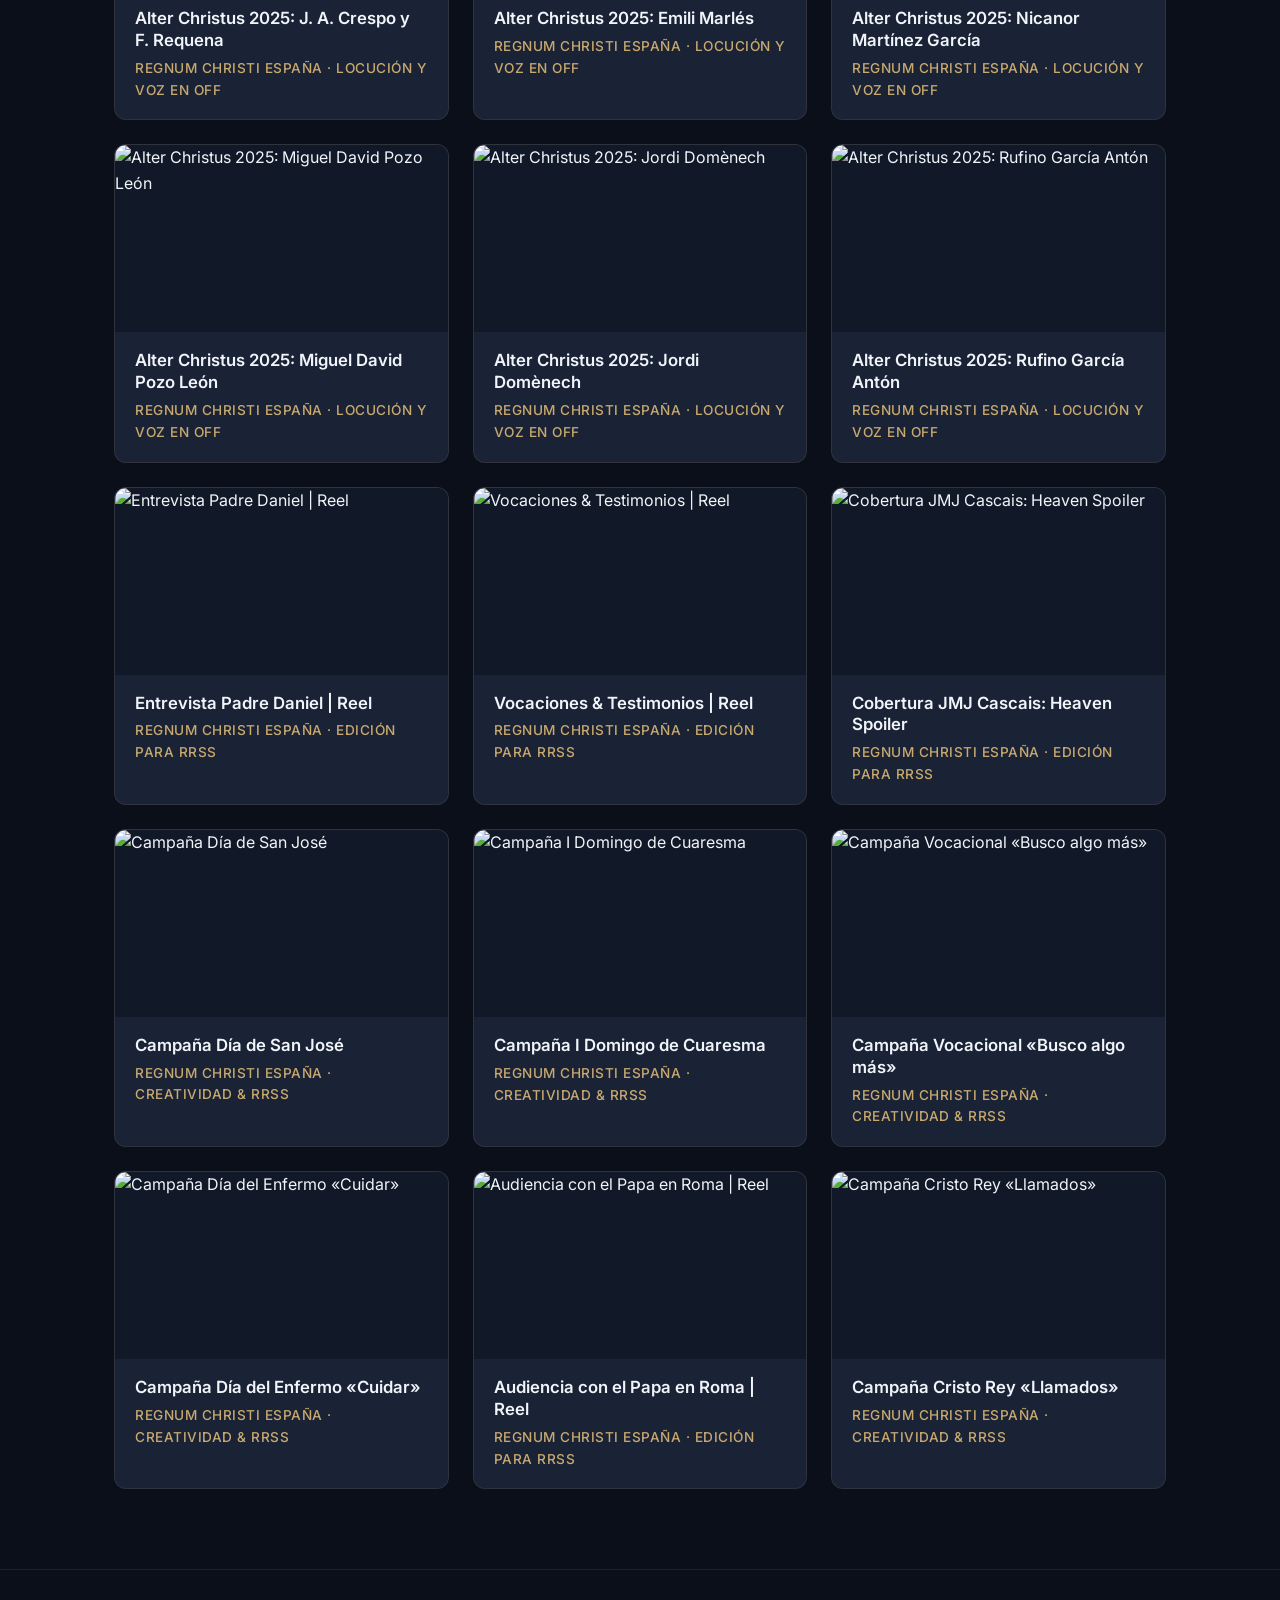
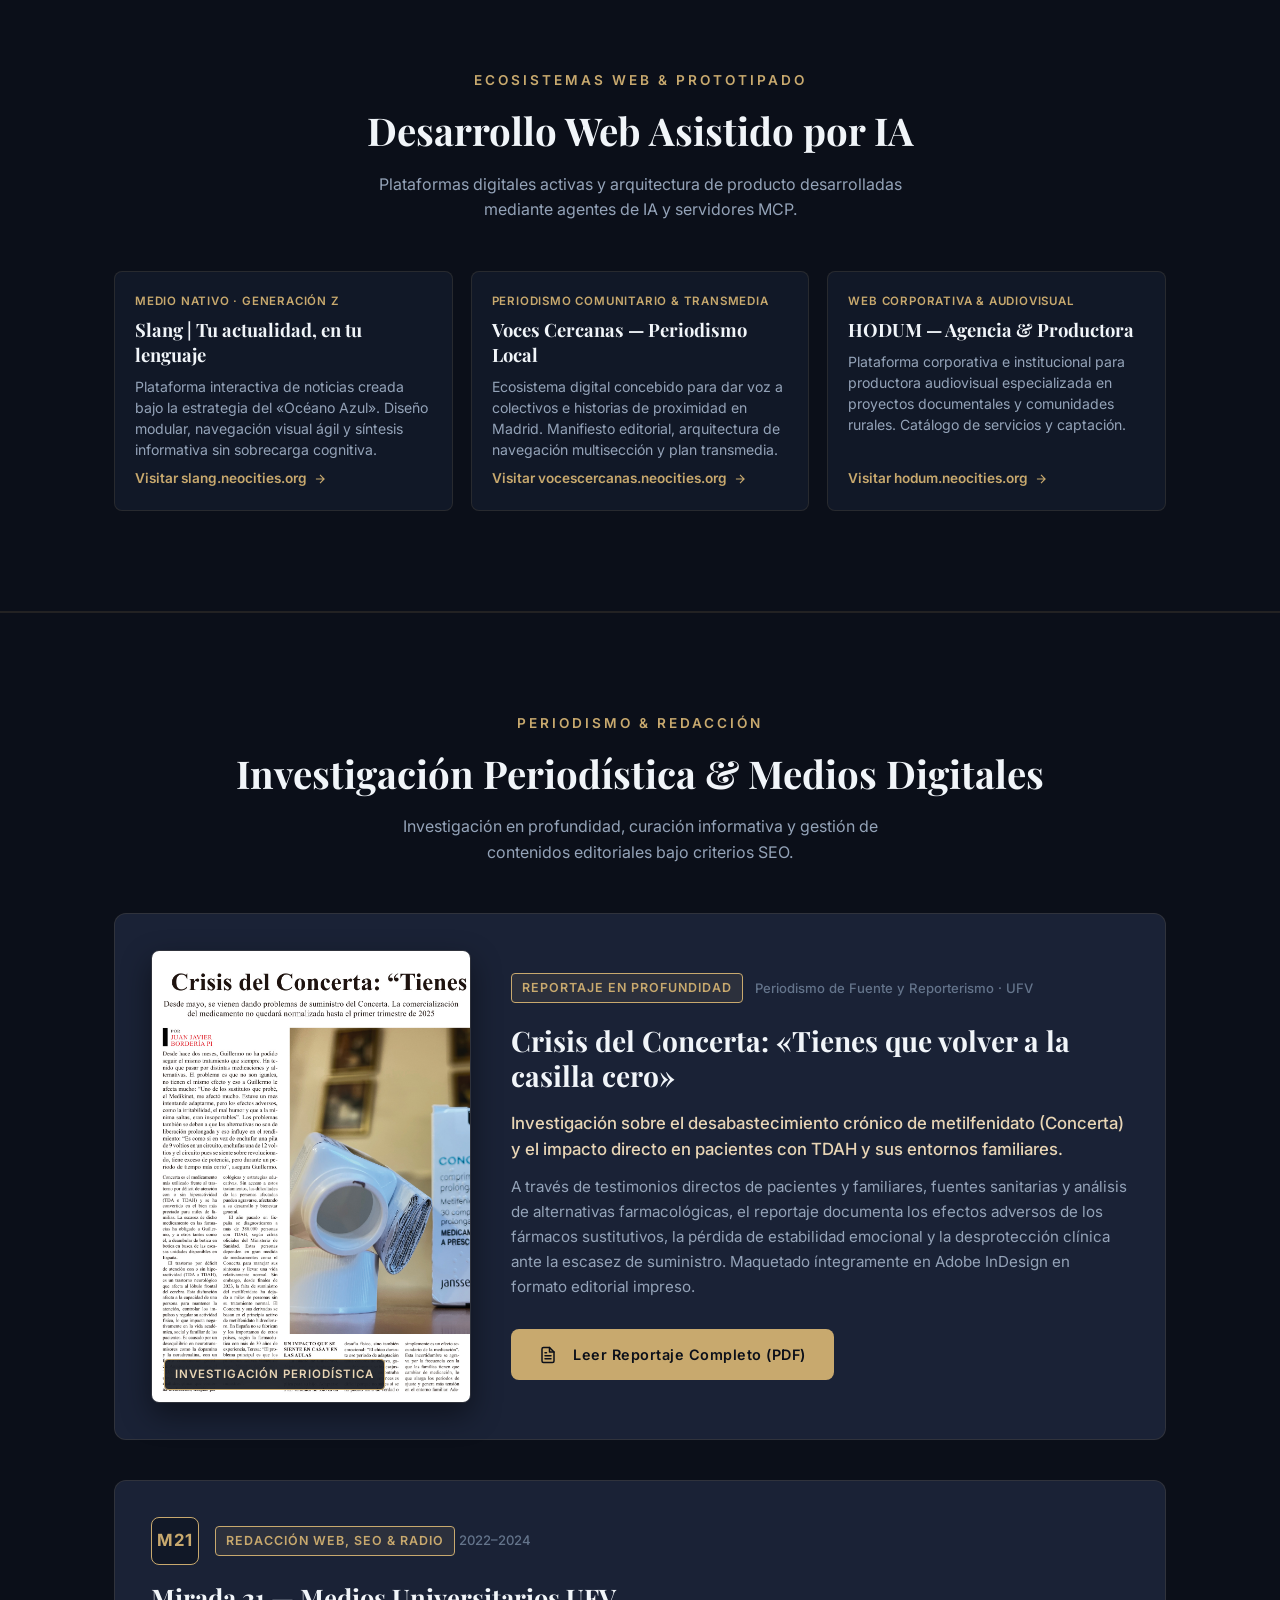
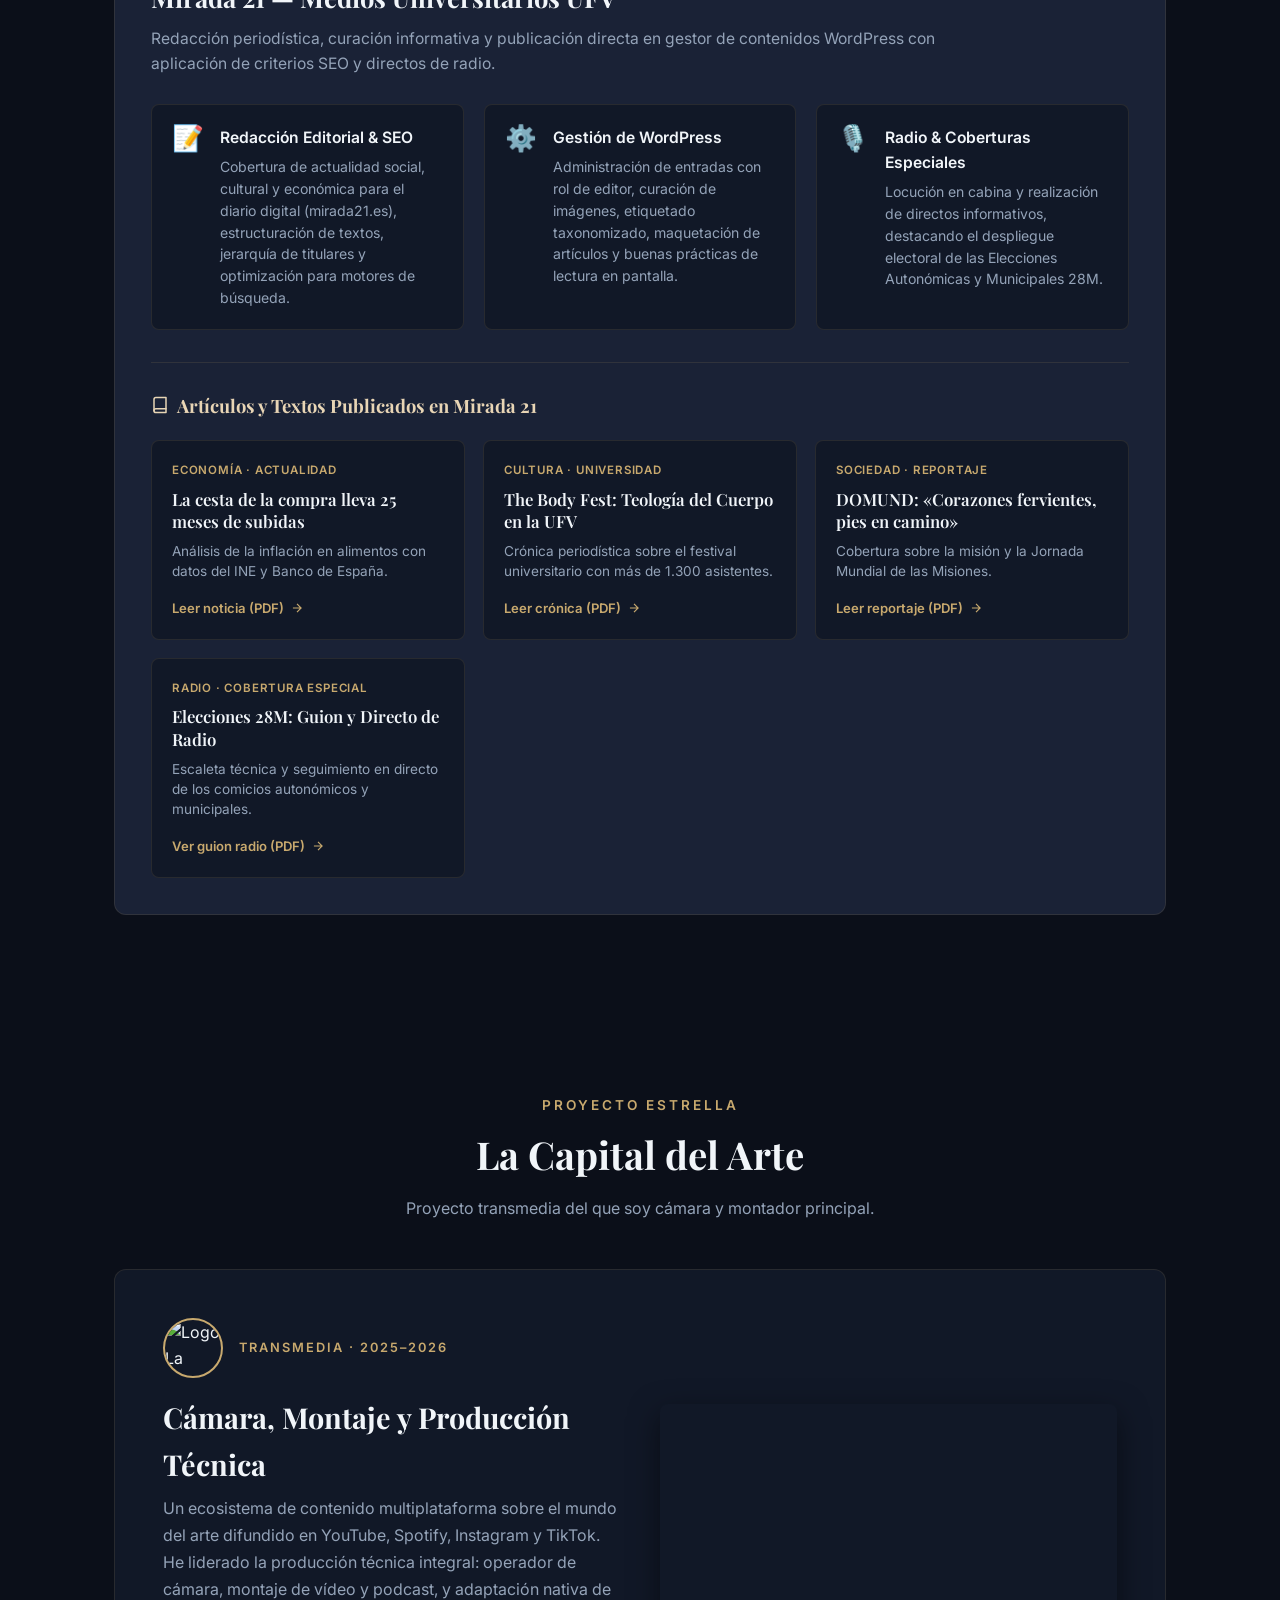
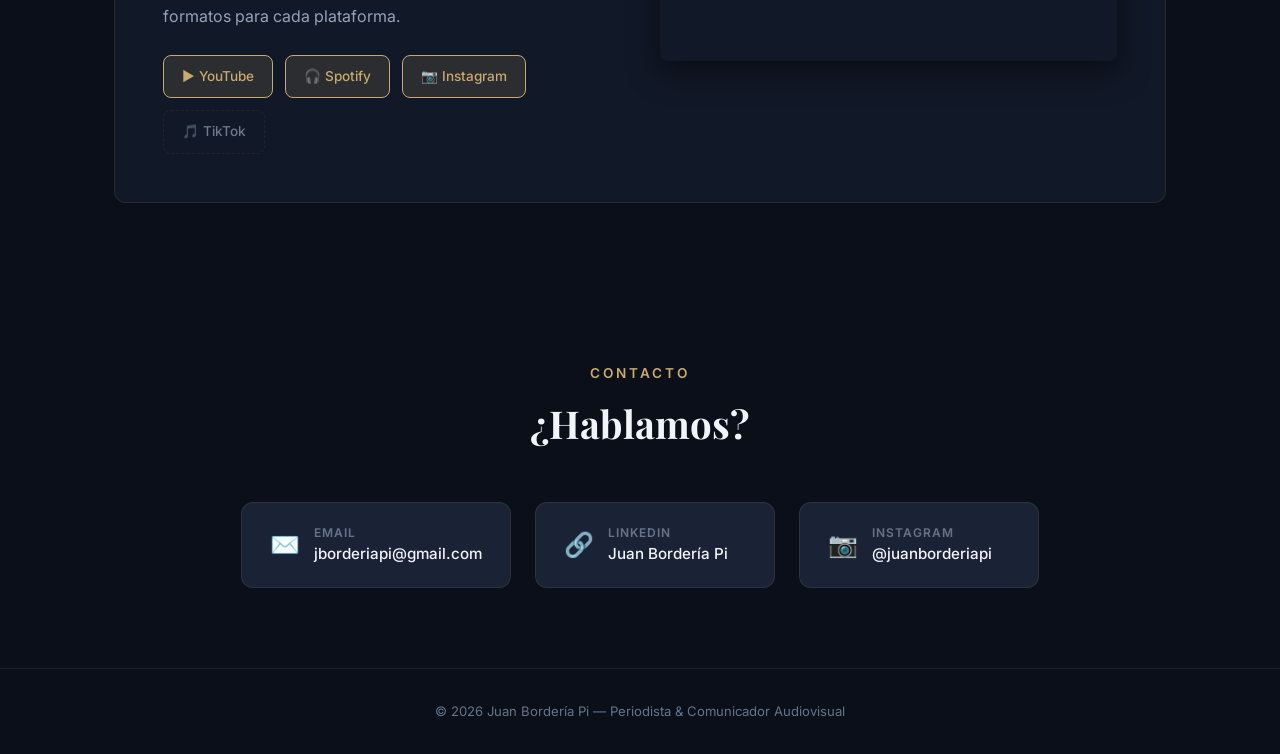
==== commit fe747324: "feat: agregar seccion de proyectos de desarrollo web asistido por IA (Slang, Voces Cercanas, HODUM)" ====
--- a/index.html
+++ b/index.html
@@ -89,7 +89,8 @@
         <a href="#" class="nav-logo">J<span>.</span>Bordería</a>
         <button class="nav-toggle" aria-label="Abrir menú">☰</button>
         <ul class="nav-links">
-            <li><a href="#portfolio">Portfolio</a></li>
+            <li><a href="#portfolio">Audiovisual</a></li>
+            <li><a href="#ecosistemas-web">Desarrollo Web IA</a></li>
             <li><a href="#periodismo">Periodismo</a></li>
             <li><a href="#proyecto">Proyecto Estrella</a></li>
             <li><a href="#contacto">Contacto</a></li>
@@ -439,6 +440,55 @@
                     <div class="video-role">Regnum Christi España · Creatividad & RRSS</div>
                 </div>
             </article>
+        </div>
+    </div>
+</section>
+
+<!-- SECCIÓN: ECOSISTEMAS WEB & DESARROLLO ASISTIDO POR IA -->
+<section id="ecosistemas-web" class="editorial-section" style="background: var(--bg-primary); border-top: 1px solid var(--border); border-bottom: 1px solid var(--border);">
+    <div class="container">
+        <div class="section-header">
+            <p class="section-label">Ecosistemas Web &amp; Prototipado</p>
+            <h2 class="section-title">Desarrollo Web Asistido por IA</h2>
+            <p class="section-subtitle">Plataformas digitales activas y arquitectura de producto desarrolladas mediante agentes de IA y servidores MCP.</p>
+        </div>
+
+        <div class="publications-grid">
+            <a href="https://slang.neocities.org/" target="_blank" rel="noopener noreferrer" class="publication-card">
+                <div class="pub-badge">Medio Nativo · Generación Z</div>
+                <div class="pub-title" style="font-size: 1.15rem; color: var(--text-primary); font-weight: 700;">Slang | Tu actualidad, en tu lenguaje</div>
+                <div class="pub-desc" style="color: var(--text-secondary); font-size: 0.88rem; line-height: 1.5;">
+                    Plataforma interactiva de noticias creada bajo la estrategia del «Océano Azul». Diseño modular, navegación visual ágil y síntesis informativa sin sobrecarga cognitiva.
+                </div>
+                <div class="pub-action" style="margin-top: auto; display: flex; align-items: center; gap: 6px; color: var(--accent); font-weight: 600; font-size: 0.85rem;">
+                    <span>Visitar slang.neocities.org</span>
+                    <svg width="14" height="14" viewBox="0 0 24 24" fill="none" stroke="currentColor" stroke-width="2"><path d="M5 12h14M12 5l7 7-7 7"/></svg>
+                </div>
+            </a>
+
+            <a href="https://vocescercanas.neocities.org/" target="_blank" rel="noopener noreferrer" class="publication-card">
+                <div class="pub-badge">Periodismo Comunitario &amp; Transmedia</div>
+                <div class="pub-title" style="font-size: 1.15rem; color: var(--text-primary); font-weight: 700;">Voces Cercanas — Periodismo Local</div>
+                <div class="pub-desc" style="color: var(--text-secondary); font-size: 0.88rem; line-height: 1.5;">
+                    Ecosistema digital concebido para dar voz a colectivos e historias de proximidad en Madrid. Manifiesto editorial, arquitectura de navegación multisección y plan transmedia.
+                </div>
+                <div class="pub-action" style="margin-top: auto; display: flex; align-items: center; gap: 6px; color: var(--accent); font-weight: 600; font-size: 0.85rem;">
+                    <span>Visitar vocescercanas.neocities.org</span>
+                    <svg width="14" height="14" viewBox="0 0 24 24" fill="none" stroke="currentColor" stroke-width="2"><path d="M5 12h14M12 5l7 7-7 7"/></svg>
+                </div>
+            </a>
+
+            <a href="https://hodum.neocities.org/" target="_blank" rel="noopener noreferrer" class="publication-card">
+                <div class="pub-badge">Web Corporativa &amp; Audiovisual</div>
+                <div class="pub-title" style="font-size: 1.15rem; color: var(--text-primary); font-weight: 700;">HODUM — Agencia &amp; Productora</div>
+                <div class="pub-desc" style="color: var(--text-secondary); font-size: 0.88rem; line-height: 1.5;">
+                    Plataforma corporativa e institucional para productora audiovisual especializada en proyectos documentales y comunidades rurales. Catálogo de servicios y captación.
+                </div>
+                <div class="pub-action" style="margin-top: auto; display: flex; align-items: center; gap: 6px; color: var(--accent); font-weight: 600; font-size: 0.85rem;">
+                    <span>Visitar hodum.neocities.org</span>
+                    <svg width="14" height="14" viewBox="0 0 24 24" fill="none" stroke="currentColor" stroke-width="2"><path d="M5 12h14M12 5l7 7-7 7"/></svg>
+                </div>
+            </a>
         </div>
     </div>
 </section>
